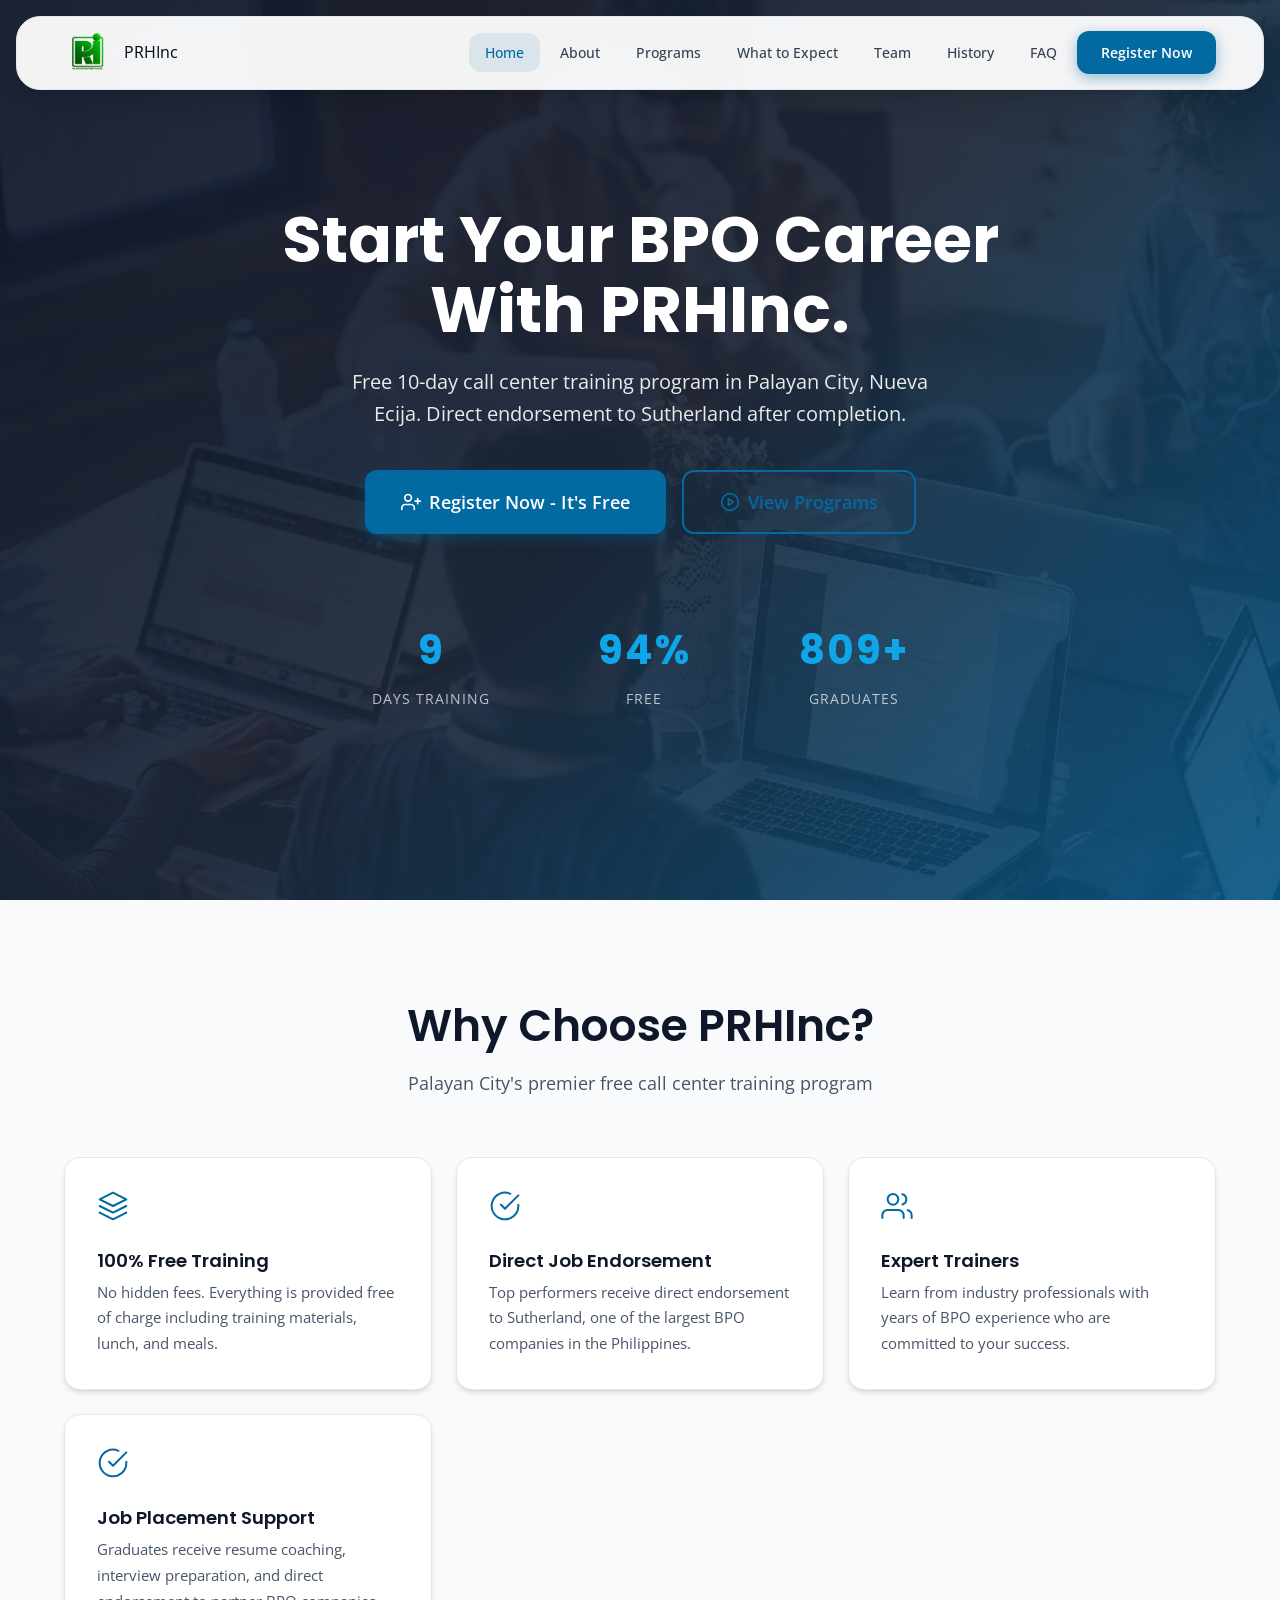
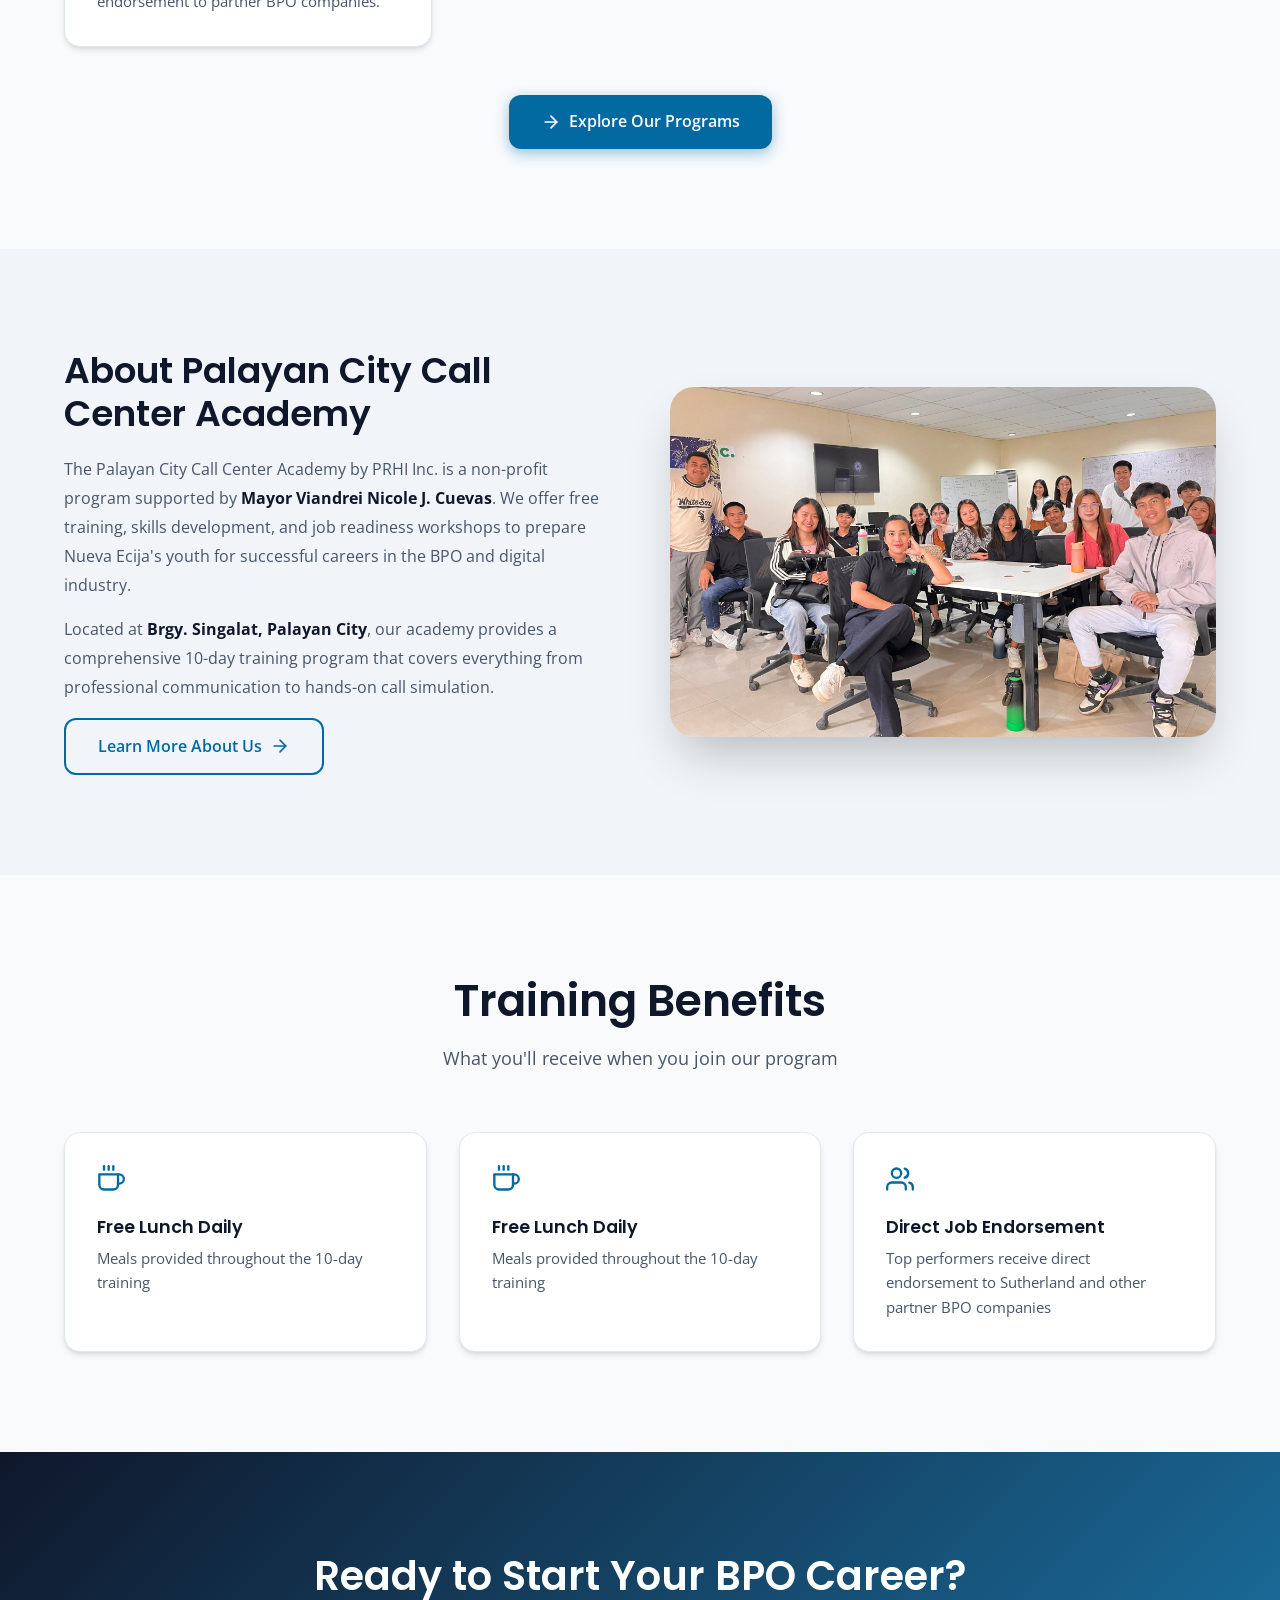
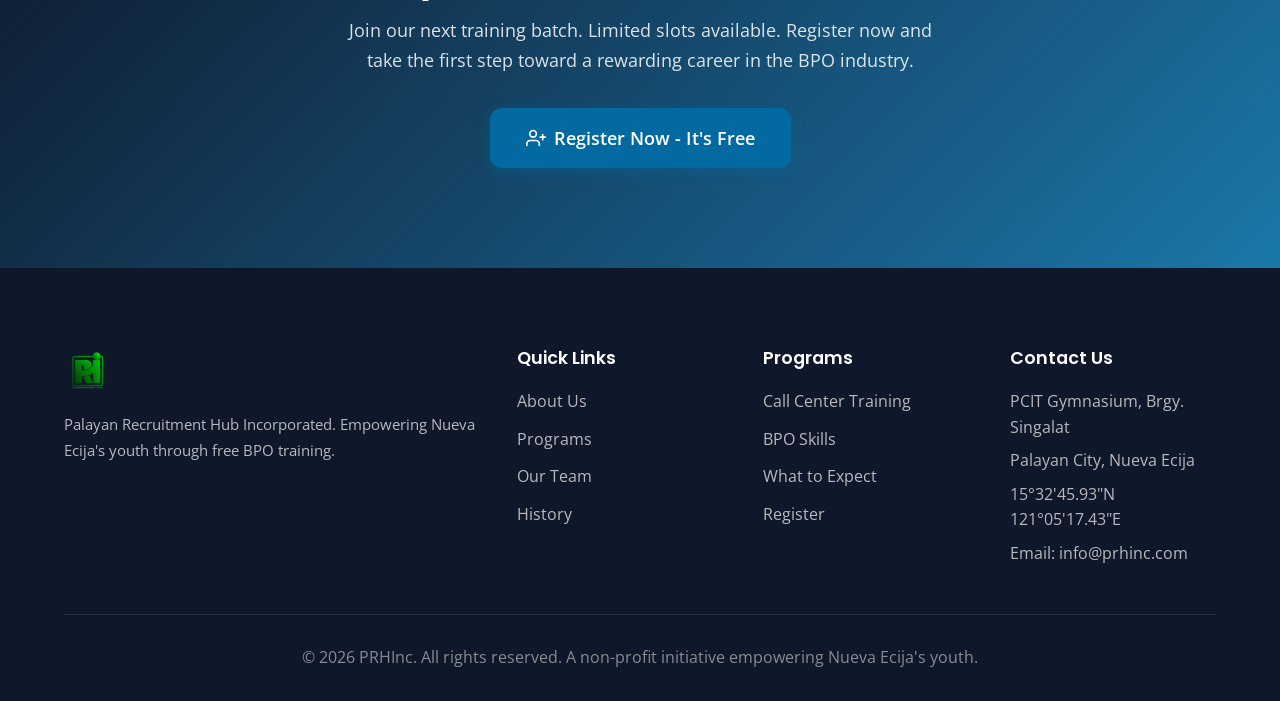
==== index.html @ e36acb9b "Remove all free accommodation references" ====
<!DOCTYPE html>
<html lang="en">
<head>
    <meta charset="UTF-8">
    <meta name="viewport" content="width=device-width, initial-scale=1.0">
    <title>PRHInc - Free Call Center Training | Palayan City</title>
    <link rel="icon" type="image/png" href="images/prhinclogo.png">
    <meta name="description" content="PRHInc offers free 10-day call center training in Palayan City, Nueva Ecija. Start your BPO career with industry experts. Direct endorsement to Sutherland.">
    <meta name="keywords" content="call center training, BPO training, free training, Palayan City, Sutherland, PRHInc, Nueva Ecija">
    <meta property="og:title" content="PRHInc - Free Call Center Training">
    <meta property="og:description" content="Start your BPO career with our free 10-day call center training program.">
    <meta property="og:image" content="images/prhinclogo.png">
    <link rel="stylesheet" href="css/styles.css">
</head>
<body>
    <!-- Navigation -->
    <nav class="navbar">
        <div class="nav-container">
            <a href="index.html" class="nav-logo">
                <img src="images/prhinclogo.png" alt="PRHInc Logo" class="logo-img">
                <span>PRHInc</span>
            </a>
            <button class="nav-toggle" aria-label="Toggle navigation">
                <span></span><span></span><span></span>
            </button>
            <ul class="nav-menu">
                <li><a href="index.html" class="nav-link active">Home</a></li>
                <li><a href="about.html" class="nav-link">About</a></li>
                <li><a href="programs.html" class="nav-link">Programs</a></li>
                <li><a href="expect.html" class="nav-link">What to Expect</a></li>
                <li><a href="team.html" class="nav-link">Team</a></li>
                <li><a href="history.html" class="nav-link">History</a></li>
                <li><a href="faq.html" class="nav-link">FAQ</a></li>
                <li><a href="register.html" class="nav-link nav-cta">Register Now</a></li>
            </ul>
        </div>
    </nav>

    <!-- Hero Section -->
    <section class="hero">
        <div class="hero-overlay"></div>
        <div class="hero-content">
            <h1>Start Your BPO Career<br>With PRHInc.</h1>
            <p class="hero-subtitle">Free 10-day call center training program in Palayan City, Nueva Ecija. Direct endorsement to Sutherland after completion.</p>
            <div class="hero-actions">
                <a href="register.html" class="btn btn-accent btn-lg">
                    <svg xmlns="http://www.w3.org/2000/svg" width="20" height="20" viewBox="0 0 24 24" fill="none" stroke="currentColor" stroke-width="2" stroke-linecap="round" stroke-linejoin="round">
                        <path d="M16 21v-2a4 4 0 0 0-4-4H5a4 4 0 0 0-4 4v2"></path>
                        <circle cx="8.5" cy="7" r="4"></circle>
                        <line x1="20" y1="8" x2="20" y2="14"></line>
                        <line x1="23" y1="11" x2="17" y2="11"></line>
                    </svg>
                    Register Now - It's Free
                </a>
                <a href="programs.html" class="btn btn-outline btn-lg">
                    <svg xmlns="http://www.w3.org/2000/svg" width="20" height="20" viewBox="0 0 24 24" fill="none" stroke="currentColor" stroke-width="2" stroke-linecap="round" stroke-linejoin="round">
                        <circle cx="12" cy="12" r="10"></circle>
                        <polygon points="10 8 16 12 10 16 10 8"></polygon>
                    </svg>
                    View Programs
                </a>
            </div>
            <div class="hero-stats">
                <div class="stat-item">
                    <span class="stat-number counter" data-target="10" data-suffix="">0</span>
                    <span class="stat-label">Days Training</span>
                </div>
                <div class="stat-item">
                    <span class="stat-number counter" data-target="100" data-suffix="%">0%</span>
                    <span class="stat-label">Free</span>
                </div>
                <div class="stat-item">
                    <span class="stat-number counter" data-target="900" data-suffix="+">0+</span>
                    <span class="stat-label">Graduates</span>
                </div>
            </div>
        </div>
    </section>

    <!-- Quick Overview -->
    <section class="section">
        <div class="container">
            <div class="section-header">
                <h2 class="section-title">Why Choose PRHInc?</h2>
                <p class="section-subtitle">Palayan City's premier free call center training program</p>
            </div>
            <div class="features-grid">
                <div class="feature-card">
                    <div class="feature-icon-inline">
                        <svg xmlns="http://www.w3.org/2000/svg" width="32" height="32" viewBox="0 0 24 24" fill="none" stroke="currentColor" stroke-width="1.5" stroke-linecap="round" stroke-linejoin="round">
                            <path d="M12 2L2 7l10 5 10-5-10-5z"></path>
                            <path d="M2 17l10 5 10-5"></path>
                            <path d="M2 12l10 5 10-5"></path>
                        </svg>
                    </div>
                    <h3>100% Free Training</h3>
                    <p>No hidden fees. Everything is provided free of charge including training materials, lunch, and meals.</p>
                </div>
                <div class="feature-card">
                    <div class="feature-icon-inline">
                        <svg xmlns="http://www.w3.org/2000/svg" width="32" height="32" viewBox="0 0 24 24" fill="none" stroke="currentColor" stroke-width="1.5" stroke-linecap="round" stroke-linejoin="round">
                            <path d="M22 11.08V12a10 10 0 1 1-5.93-9.14"></path>
                            <polyline points="22 4 12 14.01 9 11.01"></polyline>
                        </svg>
                    </div>
                    <h3>Direct Job Endorsement</h3>
                    <p>Top performers receive direct endorsement to Sutherland, one of the largest BPO companies in the Philippines.</p>
                </div>
                <div class="feature-card">
                    <div class="feature-icon-inline">
                        <svg xmlns="http://www.w3.org/2000/svg" width="32" height="32" viewBox="0 0 24 24" fill="none" stroke="currentColor" stroke-width="1.5" stroke-linecap="round" stroke-linejoin="round">
                            <path d="M17 21v-2a4 4 0 0 0-4-4H5a4 4 0 0 0-4 4v2"></path>
                            <circle cx="9" cy="7" r="4"></circle>
                            <path d="M23 21v-2a4 4 0 0 0-3-3.87"></path>
                            <path d="M16 3.13a4 4 0 0 1 0 7.75"></path>
                        </svg>
                    </div>
                    <h3>Expert Trainers</h3>
                    <p>Learn from industry professionals with years of BPO experience who are committed to your success.</p>
                </div>
                <div class="feature-card">
                    <div class="feature-icon-inline">
                        <svg xmlns="http://www.w3.org/2000/svg" width="32" height="32" viewBox="0 0 24 24" fill="none" stroke="currentColor" stroke-width="1.5" stroke-linecap="round" stroke-linejoin="round">
                            <path d="M22 11.08V12a10 10 0 1 1-5.93-9.14"></path>
                            <polyline points="22 4 12 14.01 9 11.01"></polyline>
                        </svg>
                    </div>
                    <h3>Job Placement Support</h3>
                    <p>Graduates receive resume coaching, interview preparation, and direct endorsement to partner BPO companies.</p>
                </div>
            </div>
            <div class="section-cta">
                <a href="programs.html" class="btn btn-accent">
                    <svg xmlns="http://www.w3.org/2000/svg" width="20" height="20" viewBox="0 0 24 24" fill="none" stroke="currentColor" stroke-width="2" stroke-linecap="round" stroke-linejoin="round">
                        <line x1="5" y1="12" x2="19" y2="12"></line>
                        <polyline points="12 5 19 12 12 19"></polyline>
                    </svg>
                    Explore Our Programs
                </a>
            </div>
        </div>
    </section>

    <!-- About Preview -->
    <section class="section section-alt">
        <div class="container">
            <div class="about-preview">
                <div class="about-preview-text">
                    <h2>About Palayan City Call Center Academy</h2>
                    <p>The Palayan City Call Center Academy by PRHI Inc. is a non-profit program supported by <strong>Mayor Viandrei Nicole J. Cuevas</strong>. We offer free training, skills development, and job readiness workshops to prepare Nueva Ecija's youth for successful careers in the BPO and digital industry.</p>
                    <p>Located at <strong>Brgy. Singalat, Palayan City</strong>, our academy provides a comprehensive 10-day training program that covers everything from professional communication to hands-on call simulation.</p>
                    <a href="about.html" class="btn btn-outline">
                        Learn More About Us
                        <svg xmlns="http://www.w3.org/2000/svg" width="16" height="16" viewBox="0 0 24 24" fill="none" stroke="currentColor" stroke-width="2" stroke-linecap="round" stroke-linejoin="round">
                            <line x1="5" y1="12" x2="19" y2="12"></line>
                            <polyline points="12 5 19 12 12 19"></polyline>
                        </svg>
                    </a>
                </div>
                <div class="about-preview-image">
                    <img src="images/resources/tr3.jpg" alt="PRHInc Training Session" loading="lazy">
                </div>
            </div>
        </div>
    </section>

    <!-- Training Benefits -->
    <section class="section">
        <div class="container">
            <div class="section-header">
                <h2 class="section-title">Training Benefits</h2>
                <p class="section-subtitle">What you'll receive when you join our program</p>
            </div>
            <div class="benefits-grid">
                <div class="benefit-item">
                    <div class="benefit-icon">
                        <svg xmlns="http://www.w3.org/2000/svg" width="24" height="24" viewBox="0 0 24 24" fill="none" stroke="currentColor" stroke-width="2" stroke-linecap="round" stroke-linejoin="round">
                            <path d="M18 8h1a4 4 0 0 1 0 8h-1"></path>
                            <path d="M2 8h16v9a4 4 0 0 1-4 4H6a4 4 0 0 1-4-4V8z"></path>
                            <line x1="6" y1="1" x2="6" y2="4"></line>
                            <line x1="10" y1="1" x2="10" y2="4"></line>
                            <line x1="14" y1="1" x2="14" y2="4"></line>
                        </svg>
                    </div>
                    <h4>Free Lunch Daily</h4>
                    <p>Meals provided throughout the 10-day training</p>
                </div>
                <div class="benefit-item">
                    <div class="benefit-icon">
                        <svg xmlns="http://www.w3.org/2000/svg" width="24" height="24" viewBox="0 0 24 24" fill="none" stroke="currentColor" stroke-width="2" stroke-linecap="round" stroke-linejoin="round">
                            <path d="M18 8h1a4 4 0 0 1 0 8h-1"></path>
                            <path d="M2 8h16v9a4 4 0 0 1-4 4H6a4 4 0 0 1-4-4V8z"></path>
                            <line x1="6" y1="1" x2="6" y2="4"></line>
                            <line x1="10" y1="1" x2="10" y2="4"></line>
                            <line x1="14" y1="1" x2="14" y2="4"></line>
                        </svg>
                    </div>
                    <h4>Free Lunch Daily</h4>
                    <p>Meals provided throughout the 10-day training</p>
                </div>
                <div class="benefit-item">
                    <div class="benefit-icon">
                        <svg xmlns="http://www.w3.org/2000/svg" width="24" height="24" viewBox="0 0 24 24" fill="none" stroke="currentColor" stroke-width="2" stroke-linecap="round" stroke-linejoin="round">
                            <path d="M17 21v-2a4 4 0 0 0-4-4H5a4 4 0 0 0-4 4v2"></path>
                            <circle cx="9" cy="7" r="4"></circle>
                            <path d="M23 21v-2a4 4 0 0 0-3-3.87"></path>
                            <path d="M16 3.13a4 4 0 0 1 0 7.75"></path>
                        </svg>
                    </div>
                    <h4>Direct Job Endorsement</h4>
                    <p>Top performers receive direct endorsement to Sutherland and other partner BPO companies</p>
                </div>
            </div>
        </div>
    </section>

    <!-- CTA Section -->
    <section class="section cta-section">
        <div class="container">
            <div class="cta-content">
                <h2>Ready to Start Your BPO Career?</h2>
                <p>Join our next training batch. Limited slots available. Register now and take the first step toward a rewarding career in the BPO industry.</p>
                <a href="register.html" class="btn btn-accent btn-lg">
                    <svg xmlns="http://www.w3.org/2000/svg" width="20" height="20" viewBox="0 0 24 24" fill="none" stroke="currentColor" stroke-width="2" stroke-linecap="round" stroke-linejoin="round">
                        <path d="M16 21v-2a4 4 0 0 0-4-4H5a4 4 0 0 0-4 4v2"></path>
                        <circle cx="8.5" cy="7" r="4"></circle>
                        <line x1="20" y1="8" x2="20" y2="14"></line>
                        <line x1="23" y1="11" x2="17" y2="11"></line>
                    </svg>
                    Register Now - It's Free
                </a>
            </div>
        </div>
    </section>

    <!-- Footer -->
    <footer class="footer">
        <div class="container">
            <div class="footer-grid">
                <div class="footer-brand">
                    <img src="images/prhinclogo.png" alt="PRHInc Logo" class="footer-logo">
                    <p>Palayan Recruitment Hub Incorporated. Empowering Nueva Ecija's youth through free BPO training.</p>
                </div>
                <div class="footer-links">
                    <h4>Quick Links</h4>
                    <ul>
                        <li><a href="about.html">About Us</a></li>
                        <li><a href="programs.html">Programs</a></li>
                        <li><a href="team.html">Our Team</a></li>
                        <li><a href="history.html">History</a></li>
                    </ul>
                </div>
                <div class="footer-links">
                    <h4>Programs</h4>
                    <ul>
                        <li><a href="programs.html">Call Center Training</a></li>
                        <li><a href="programs.html">BPO Skills</a></li>
                        <li><a href="expect.html">What to Expect</a></li>
                        <li><a href="register.html">Register</a></li>
                    </ul>
                </div>
                <div class="footer-contact">
                    <h4>Contact Us</h4>
                    <p>PCIT Gymnasium, Brgy. Singalat</p>
                    <p>Palayan City, Nueva Ecija</p>
                    <p>15°32'45.93"N 121°05'17.43"E</p>
                    <p>Email: info@prhinc.com</p>
                </div>
            </div>
            <div class="footer-bottom">
                <p>&copy; 2026 PRHInc. All rights reserved. A non-profit initiative empowering Nueva Ecija's youth.</p>
            </div>
        </div>
    </footer>

    <script src="js/ui-components.js"></script>
    <script src="js/main.js"></script>
</body>
</html>
---- css/styles.css ----
/* PRHInc Premium Design System */
@import url('https://fonts.googleapis.com/css2?family=Open+Sans:wght@300;400;500;600;700&family=Poppins:wght@400;500;600;700&display=swap');

:root {
    --primary: #0F172A;
    --primary-light: #1E293B;
    --secondary: #334155;
    --accent: #0369A1;
    --accent-light: #0EA5E9;
    --accent-dark: #0284C7;
    --success: #10B981;
    --warning: #F59E0B;
    --danger: #EF4444;
    --bg: #F8FAFC;
    --bg-alt: #F1F5F9;
    --white: #FFFFFF;
    --text: #020617;
    --text-muted: #475569;
    --text-light: #64748B;
    --border: #E2E8F0;
    --shadow-sm: 0 1px 2px 0 rgb(0 0 0 / 0.05);
    --shadow: 0 4px 6px -1px rgb(0 0 0 / 0.1), 0 2px 4px -2px rgb(0 0 0 / 0.1);
    --shadow-md: 0 10px 15px -3px rgb(0 0 0 / 0.1), 0 4px 6px -4px rgb(0 0 0 / 0.1);
    --shadow-lg: 0 20px 25px -5px rgb(0 0 0 / 0.1), 0 8px 10px -6px rgb(0 0 0 / 0.1);
    --shadow-xl: 0 25px 50px -12px rgb(0 0 0 / 0.25);
    --radius-sm: 8px;
    --radius: 12px;
    --radius-lg: 16px;
    --radius-xl: 24px;
    --transition: all 0.2s ease;
    --font-heading: 'Poppins', sans-serif;
    --font-body: 'Open Sans', sans-serif;
}

* {
    margin: 0;
    padding: 0;
    box-sizing: border-box;
}

html {
    scroll-behavior: smooth;
    font-size: 16px;
}

body {
    font-family: var(--font-body);
    color: var(--text);
    background-color: var(--bg);
    line-height: 1.6;
    -webkit-font-smoothing: antialiased;
    -moz-osx-font-smoothing: grayscale;
}

h1, h2, h3, h4, h5, h6 {
    font-family: var(--font-heading);
    font-weight: 600;
    line-height: 1.2;
    color: var(--primary);
}

a {
    text-decoration: none;
    color: inherit;
    transition: var(--transition);
}

img {
    max-width: 100%;
    height: auto;
    display: block;
}

.container {
    max-width: 1200px;
    margin: 0 auto;
    padding: 0 24px;
}

/* Navigation */
.navbar {
    position: fixed;
    top: 16px;
    left: 16px;
    right: 16px;
    background: rgba(255, 255, 255, 0.95);
    backdrop-filter: blur(20px);
    border-radius: var(--radius-xl);
    box-shadow: var(--shadow-lg);
    z-index: 1000;
    padding: 12px 0;
    border: 1px solid var(--border);
}

.nav-container {
    max-width: 1200px;
    margin: 0 auto;
    padding: 0 24px;
    display: flex;
    justify-content: space-between;
    align-items: center;
}

.nav-logo {
    display: flex;
    align-items: center;
    gap: 12px;
}

.logo-img {
    height: 48px;
    width: auto;
    transition: var(--transition);
}

.nav-logo:hover .logo-img {
    transform: scale(1.05);
}

.nav-menu {
    display: flex;
    list-style: none;
    gap: 4px;
}

.nav-link {
    padding: 10px 16px;
    font-weight: 500;
    color: var(--secondary);
    border-radius: var(--radius);
    transition: var(--transition);
    font-size: 0.9rem;
    white-space: nowrap;
}

.nav-link:hover {
    color: var(--accent);
    background: var(--bg-alt);
}

.nav-link.active {
    color: var(--accent);
    background: rgba(3, 105, 161, 0.1);
}

.nav-cta {
    background: var(--accent) !important;
    color: var(--white) !important;
    padding: 12px 24px !important;
    border-radius: var(--radius) !important;
    font-weight: 600 !important;
    box-shadow: 0 4px 14px 0 rgba(3, 105, 161, 0.4);
}

.nav-cta:hover {
    background: var(--accent-dark) !important;
    transform: translateY(-2px);
    box-shadow: 0 6px 20px 0 rgba(3, 105, 161, 0.5);
}

.nav-toggle {
    display: none;
    background: none;
    border: none;
    cursor: pointer;
    padding: 8px;
}

.hamburger {
    display: block;
    width: 24px;
    height: 2px;
    background: var(--primary);
    position: relative;
    transition: var(--transition);
}

.hamburger::before,
.hamburger::after {
    content: '';
    position: absolute;
    width: 24px;
    height: 2px;
    background: var(--primary);
    transition: var(--transition);
}

.hamburger::before {
    top: -8px;
}

.hamburger::after {
    top: 8px;
}

/* Page Header (for inner pages) */
.page-header {
    padding: 140px 24px 60px;
    background: var(--primary);
    text-align: center;
    position: relative;
    overflow: hidden;
}

.page-header::before {
    content: '';
    position: absolute;
    top: 0;
    left: 0;
    right: 0;
    bottom: 0;
    background: linear-gradient(135deg, rgba(15, 23, 42, 0.95) 0%, rgba(3, 105, 161, 0.85) 100%);
}

.page-header .container {
    position: relative;
    z-index: 1;
}

.page-header h1 {
    font-size: clamp(2rem, 5vw, 3rem);
    color: var(--white);
    margin-bottom: 16px;
}

.page-header p {
    color: rgba(255, 255, 255, 0.8);
    font-size: 1.15rem;
    max-width: 600px;
    margin: 0 auto;
}

/* Hero Section */
.hero {
    min-height: 100vh;
    min-height: 100dvh;
    display: flex;
    align-items: center;
    justify-content: center;
    position: relative;
    overflow: hidden;
    padding: 120px 24px 80px;
    background: var(--primary);
}

.hero::before {
    content: '';
    position: absolute;
    top: 0;
    left: 0;
    right: 0;
    bottom: 0;
    background: url('../images/hero-bg.jpg') center/cover no-repeat;
    opacity: 0.4;
}

.hero-overlay {
    position: absolute;
    top: 0;
    left: 0;
    right: 0;
    bottom: 0;
    background: linear-gradient(135deg, rgba(15, 23, 42, 0.85) 0%, rgba(30, 41, 59, 0.75) 50%, rgba(3, 105, 161, 0.7) 100%);
}

.hero-content {
    position: relative;
    z-index: 1;
    text-align: center;
    max-width: 800px;
}

.hero-badge {
    display: inline-flex;
    align-items: center;
    gap: 8px;
    background: rgba(255, 255, 255, 0.15);
    backdrop-filter: blur(10px);
    padding: 8px 20px;
    border-radius: 50px;
    color: var(--white);
    font-size: 0.9rem;
    font-weight: 500;
    margin-bottom: 24px;
    border: 1px solid rgba(255, 255, 255, 0.2);
}

.hero-badge svg {
    width: 18px;
    height: 18px;
}

.hero h1 {
    font-size: clamp(2.5rem, 6vw, 4rem);
    color: var(--white);
    margin-bottom: 20px;
    font-weight: 700;
    line-height: 1.1;
}

.hero p {
    font-size: clamp(1.1rem, 2vw, 1.25rem);
    color: rgba(255, 255, 255, 0.9);
    margin-bottom: 40px;
    max-width: 600px;
    margin-left: auto;
    margin-right: auto;
}

.hero-buttons {
    display: flex;
    gap: 16px;
    justify-content: center;
    flex-wrap: wrap;
}

.btn {
    display: inline-flex;
    align-items: center;
    justify-content: center;
    gap: 8px;
    padding: 14px 32px;
    font-size: 1rem;
    font-weight: 600;
    border-radius: var(--radius);
    cursor: pointer;
    transition: var(--transition);
    border: none;
    font-family: var(--font-body);
}

.btn svg {
    width: 20px;
    height: 20px;
    flex-shrink: 0;
}

.btn-primary {
    background: var(--white);
    color: var(--primary);
    box-shadow: 0 4px 14px 0 rgba(0, 0, 0, 0.2);
}

.btn-primary:hover {
    transform: translateY(-3px);
    box-shadow: 0 8px 25px 0 rgba(0, 0, 0, 0.3);
}

.btn-secondary {
    background: transparent;
    color: var(--white);
    border: 2px solid rgba(255, 255, 255, 0.4);
}

.btn-secondary:hover {
    background: rgba(255, 255, 255, 0.1);
    border-color: var(--white);
}

.btn-accent {
    background: var(--accent);
    color: var(--white);
    box-shadow: 0 4px 14px 0 rgba(3, 105, 161, 0.4);
}

.btn-accent:hover {
    background: var(--accent-dark);
    transform: translateY(-2px);
    box-shadow: 0 6px 20px 0 rgba(3, 105, 161, 0.5);
}

.btn-outline {
    background: transparent;
    color: var(--accent);
    border: 2px solid var(--accent);
}

.btn-outline:hover {
    background: var(--accent);
    color: var(--white);
}

.btn-lg {
    padding: 16px 36px;
    font-size: 1.1rem;
}

/* Sections */
.section {
    padding: 100px 0;
}

.section-alt {
    background: var(--bg-alt);
}

.section-title {
    font-size: clamp(2rem, 4vw, 2.75rem);
    text-align: center;
    margin-bottom: 16px;
    color: var(--primary);
}

.section-subtitle {
    text-align: center;
    color: var(--text-muted);
    font-size: 1.1rem;
    max-width: 600px;
    margin: 0 auto 60px;
}

/* Overview Cards (Home) */
.overview-grid {
    display: grid;
    grid-template-columns: repeat(auto-fit, minmax(280px, 1fr));
    gap: 24px;
}

.overview-card {
    background: var(--white);
    padding: 32px;
    border-radius: var(--radius-lg);
    box-shadow: var(--shadow);
    border: 1px solid var(--border);
    transition: var(--transition);
    text-align: center;
}

.overview-card:hover {
    transform: translateY(-5px);
    box-shadow: var(--shadow-xl);
    border-color: var(--accent);
}

.overview-card svg {
    width: 48px;
    height: 48px;
    color: var(--accent);
    margin-bottom: 16px;
}

.overview-card h3 {
    font-size: 1.15rem;
    margin-bottom: 8px;
    color: var(--primary);
}

.overview-card p {
    color: var(--text-muted);
    font-size: 0.95rem;
    line-height: 1.6;
}

/* Quick Links Grid */
.quick-links-grid {
    display: grid;
    grid-template-columns: repeat(auto-fit, minmax(220px, 1fr));
    gap: 20px;
}

.quick-link {
    display: flex;
    align-items: center;
    gap: 16px;
    background: var(--white);
    padding: 24px;
    border-radius: var(--radius-lg);
    box-shadow: var(--shadow);
    border: 1px solid var(--border);
    transition: var(--transition);
}

.quick-link:hover {
    transform: translateY(-3px);
    box-shadow: var(--shadow-md);
    border-color: var(--accent);
}

.quick-link svg {
    width: 32px;
    height: 32px;
    color: var(--accent);
    flex-shrink: 0;
}

.quick-link span {
    font-weight: 600;
    color: var(--primary);
    font-size: 0.95rem;
}

/* Stats Row */
.stats-row {
    display: grid;
    grid-template-columns: repeat(4, 1fr);
    gap: 24px;
    margin-top: 60px;
}

.stat-item {
    text-align: center;
    padding: 24px;
}

.stat-number {
    font-family: var(--font-heading);
    font-size: 2.5rem;
    font-weight: 700;
    color: var(--accent);
    margin-bottom: 8px;
}

.stat-number.counter {
    display: inline-block;
    min-width: 80px;
    letter-spacing: 2px;
    font-variant-numeric: tabular-nums;
    transition: transform 0.1s ease;
    will-change: transform;
}

.stat-label {
    color: var(--text-muted);
    font-size: 0.95rem;
}

/* About Page */
.about-grid {
    display: grid;
    grid-template-columns: 1fr 1fr;
    gap: 60px;
    align-items: center;
}

.about-content h2 {
    font-size: 2.25rem;
    margin-bottom: 20px;
    color: var(--primary);
}

.about-content p {
    color: var(--text-muted);
    margin-bottom: 20px;
    line-height: 1.8;
}

.about-content strong {
    color: var(--primary);
}

.about-image {
    border-radius: var(--radius-xl);
    overflow: hidden;
    box-shadow: var(--shadow-xl);
}

.about-image img {
    width: 100%;
    height: 400px;
    object-fit: cover;
}

.info-card {
    background: var(--white);
    padding: 32px;
    border-radius: var(--radius-lg);
    box-shadow: var(--shadow);
    border: 1px solid var(--border);
    margin-bottom: 24px;
    transition: var(--transition);
}

.info-card:hover {
    box-shadow: var(--shadow-md);
    border-color: var(--accent);
}

.info-card-header {
    display: flex;
    align-items: center;
    gap: 16px;
    margin-bottom: 16px;
}

.info-card-header svg {
    width: 32px;
    height: 32px;
    color: var(--accent);
    flex-shrink: 0;
}

.info-card-header h3 {
    font-size: 1.2rem;
    color: var(--primary);
}

.info-card p {
    color: var(--text-muted);
    line-height: 1.8;
}

.info-card ul {
    list-style: none;
    margin-top: 12px;
}

.info-card ul li {
    display: flex;
    align-items: flex-start;
    gap: 10px;
    padding: 6px 0;
    color: var(--text-muted);
}

.info-card ul li svg {
    width: 18px;
    height: 18px;
    color: var(--success);
    flex-shrink: 0;
    margin-top: 3px;
}

/* Features Grid */
.features-grid {
    display: grid;
    grid-template-columns: repeat(auto-fit, minmax(320px, 1fr));
    gap: 24px;
}

.feature-card {
    background: var(--white);
    padding: 32px;
    border-radius: var(--radius-lg);
    box-shadow: var(--shadow);
    border: 1px solid var(--border);
    transition: var(--transition);
    cursor: pointer;
}

.feature-card:hover {
    transform: translateY(-5px);
    box-shadow: var(--shadow-xl);
    border-color: var(--accent);
}

/* Icon WITHOUT box - just the raw SVG */
.feature-icon {
    margin-bottom: 20px;
}

.feature-icon svg {
    width: 40px;
    height: 40px;
    color: var(--accent);
}

/* Expect Section */
.expect-section {
    display: grid;
    grid-template-columns: 1fr 1fr;
    gap: 60px;
    align-items: center;
}

.expect-text h2 {
    font-size: 2.5rem;
    margin-bottom: 24px;
}

.expect-text p {
    color: var(--text-muted);
    margin-bottom: 32px;
    line-height: 1.8;
}

.expect-list {
    list-style: none;
}

.expect-list li {
    display: flex;
    align-items: flex-start;
    gap: 16px;
    padding: 16px 0;
    border-bottom: 1px solid var(--border);
}

.expect-list li:last-child {
    border-bottom: none;
}

.expect-list svg {
    width: 24px;
    height: 24px;
    color: var(--success);
    flex-shrink: 0;
    margin-top: 2px;
}

.expect-list strong {
    color: var(--primary);
}

/* Benefits Grid */
.benefits-grid {
    display: grid;
    grid-template-columns: repeat(auto-fit, minmax(240px, 1fr));
    gap: 24px;
    margin-top: 48px;
}

/* Carousel */
.expect-carousel {
    position: relative;
    width: 100%;
    height: 420px;
    overflow: hidden;
    border-radius: var(--radius-xl);
    box-shadow: var(--shadow-xl);
    mask-image: linear-gradient(to right, transparent 0%, black 15%, black 85%, transparent 100%);
    -webkit-mask-image: linear-gradient(to right, transparent 0%, black 15%, black 85%, transparent 100%);
}

/* Pause old carousel on hover too */
.expect-carousel:hover .carousel-track {
    animation-play-state: paused;
}

.carousel-track {
    display: flex;
    gap: 16px;
    animation: scrollCarousel 30s linear infinite;
    width: max-content;
}

.carousel-track img {
    width: 300px;
    height: 420px;
    object-fit: cover;
    border-radius: var(--radius-lg);
    flex-shrink: 0;
    transition: transform 0.3s ease, filter 0.3s ease;
}

.carousel-track img:hover {
    transform: scale(1.03);
    filter: brightness(1.1);
}

@keyframes scrollCarousel {
    0% {
        transform: translateX(0);
    }
    100% {
        transform: translateX(-50%);
    }
}

/* Pause carousel on hover */
.expect-carousel:hover .carousel-track,
.carousel-wrapper:hover .carousel-track {
    animation-play-state: paused;
}

/* Team Section */
.team-grid {
    display: grid;
    grid-template-columns: repeat(auto-fit, minmax(260px, 1fr));
    gap: 32px;
}

.team-card {
    background: var(--white);
    border-radius: var(--radius-lg);
    padding: 32px;
    text-align: center;
    box-shadow: var(--shadow);
    border: 1px solid var(--border);
    transition: var(--transition);
}

.team-card:hover {
    transform: translateY(-5px);
    box-shadow: var(--shadow-xl);
    transition: transform 0.3s ease, box-shadow 0.3s ease;
}

.team-card h3 {
    font-size: 1.25rem;
    margin-bottom: 8px;
    color: var(--primary);
}

.team-card p {
    color: var(--accent);
    font-weight: 500;
    font-size: 0.95rem;
}

/* FAQ Section */
.faq-container {
    max-width: 800px;
    margin: 0 auto;
}

.faq-item {
    background: var(--white);
    border-radius: var(--radius);
    margin-bottom: 16px;
    box-shadow: var(--shadow-sm);
    border: 1px solid var(--border);
    overflow: hidden;
    transition: var(--transition);
}

.faq-item:hover {
    box-shadow: var(--shadow);
}

.faq-item.active {
    border-color: var(--accent);
}

.faq-question {
    width: 100%;
    padding: 20px 24px;
    background: none;
    border: none;
    text-align: left;
    font-size: 1.05rem;
    font-weight: 600;
    color: var(--primary);
    cursor: pointer;
    display: flex;
    justify-content: space-between;
    align-items: center;
    font-family: var(--font-heading);
    transition: var(--transition);
}

.faq-question:hover {
    color: var(--accent);
}

.faq-icon {
    width: 24px;
    height: 24px;
    transition: transform 0.3s ease;
}

.faq-item.active .faq-icon {
    transform: rotate(180deg);
}

.faq-answer {
    max-height: 0;
    overflow: hidden;
    transition: max-height 0.3s ease, padding 0.3s ease;
}

.faq-item.active .faq-answer {
    max-height: 500px;
}

.faq-answer-content {
    padding: 0 24px 20px;
    color: var(--text-muted);
    line-height: 1.7;
}

.faq-answer-content ul {
    margin-top: 8px;
    padding-left: 20px;
}

.faq-answer-content ul li {
    margin-bottom: 4px;
}

/* History Section */
.history-section {
    display: grid;
    grid-template-columns: 1fr 1fr;
    gap: 60px;
    align-items: center;
}

.history-text h2 {
    font-size: 2.5rem;
    margin-bottom: 24px;
}

.history-text p {
    color: var(--text-muted);
    margin-bottom: 24px;
    line-height: 1.8;
}

.history-quote {
    background: var(--bg-alt);
    padding: 24px;
    border-radius: var(--radius);
    border-left: 4px solid var(--accent);
    margin: 32px 0;
    font-style: italic;
    color: var(--text-muted);
}

.history-image {
    border-radius: var(--radius-xl);
    overflow: hidden;
    box-shadow: var(--shadow-xl);
}

.history-image img {
    width: 100%;
    height: 400px;
    object-fit: cover;
}

/* Timeline */
.timeline {
    position: relative;
    max-width: 800px;
    margin: 0 auto;
    padding-left: 40px;
}

.timeline::before {
    content: '';
    position: absolute;
    left: 15px;
    top: 0;
    bottom: 0;
    width: 3px;
    background: var(--accent);
    border-radius: 2px;
}

.timeline-item {
    position: relative;
    margin-bottom: 40px;
    padding-left: 40px;
}

.timeline-item::before {
    content: '';
    position: absolute;
    left: -32px;
    top: 6px;
    width: 14px;
    height: 14px;
    background: var(--accent);
    border-radius: 50%;
    border: 3px solid var(--white);
    box-shadow: 0 0 0 3px var(--accent);
}

.timeline-year {
    font-family: var(--font-heading);
    font-size: 1.1rem;
    font-weight: 700;
    color: var(--accent);
    margin-bottom: 8px;
}

.timeline-item h3 {
    font-size: 1.15rem;
    margin-bottom: 8px;
    color: var(--primary);
}

.timeline-item p {
    color: var(--text-muted);
    line-height: 1.7;
}

/* Inspired Section */
.inspired-grid {
    display: grid;
    grid-template-columns: repeat(auto-fit, minmax(350px, 1fr));
    gap: 32px;
}

.success-card {
    background: var(--white);
    border-radius: var(--radius-lg);
    overflow: hidden;
    box-shadow: var(--shadow);
    border: 1px solid var(--border);
    transition: var(--transition);
}

.success-card:hover {
    transform: translateY(-5px);
    box-shadow: var(--shadow-xl);
    transition: transform 0.3s ease, box-shadow 0.3s ease;
}

.success-image {
    height: 200px;
    overflow: hidden;
}

.success-image img {
    width: 100%;
    height: 100%;
    object-fit: cover;
    transition: transform 0.5s ease;
}

.success-card:hover .success-image img {
    transform: scale(1.05);
}

.success-content {
    padding: 24px;
}

.success-content h3 {
    font-size: 1.25rem;
    margin-bottom: 12px;
    color: var(--primary);
}

.success-content p {
    color: var(--text-muted);
    line-height: 1.7;
}

/* Register Section */
.register-section {
    display: grid;
    grid-template-columns: 1fr 1fr;
    gap: 60px;
    align-items: center;
}

.register-info h2 {
    font-size: 2.5rem;
    margin-bottom: 24px;
}

.register-info p {
    color: var(--text-muted);
    margin-bottom: 32px;
    line-height: 1.8;
}

.register-benefits {
    list-style: none;
}

.register-benefits li {
    display: flex;
    align-items: center;
    gap: 12px;
    padding: 12px 0;
    color: var(--text-muted);
}

.register-benefits svg {
    width: 20px;
    height: 20px;
    color: var(--success);
}

.register-form-container {
    background: var(--white);
    border-radius: var(--radius-xl);
    padding: 40px;
    box-shadow: var(--shadow-xl);
    border: 1px solid var(--border);
}

.register-form-container h3 {
    font-size: 1.5rem;
    margin-bottom: 24px;
    color: var(--primary);
}

.form-group {
    margin-bottom: 20px;
}

.form-group label {
    display: block;
    margin-bottom: 8px;
    font-weight: 500;
    color: var(--primary);
    font-size: 0.95rem;
}

.form-group input,
.form-group select,
.form-group textarea {
    width: 100%;
    padding: 14px 16px;
    border: 2px solid var(--border);
    border-radius: var(--radius);
    font-size: 1rem;
    font-family: var(--font-body);
    transition: var(--transition);
    background: var(--bg);
}

.form-group input:focus,
.form-group select:focus,
.form-group textarea:focus {
    outline: none;
    border-color: var(--accent);
    box-shadow: 0 0 0 4px rgba(3, 105, 161, 0.1);
}

.form-group textarea {
    resize: vertical;
    min-height: 120px;
}

/* Footer */
.footer {
    background: var(--primary);
    color: var(--white);
    padding: 80px 0 30px;
}

.footer-content {
    display: grid;
    grid-template-columns: 2fr 1fr 1fr 1fr;
    gap: 40px;
    margin-bottom: 60px;
}

.footer-brand h3 {
    font-size: 1.5rem;
    color: var(--white);
    margin-bottom: 16px;
}

.footer-links h4 {
    font-size: 1.1rem;
    color: var(--white);
    margin-bottom: 20px;
}

.footer-links ul {
    list-style: none;
}

.footer-links li {
    margin-bottom: 12px;
}

.footer-links a {
    color: rgba(255, 255, 255, 0.7);
    transition: var(--transition);
}

.footer-links a:hover {
    color: var(--white);
}

.footer-contact h4 {
    font-size: 1.1rem;
    color: var(--white);
    margin-bottom: 20px;
}

.footer-contact p {
    color: rgba(255, 255, 255, 0.7);
    margin-bottom: 8px;
}

.footer-bottom {
    border-top: 1px solid rgba(255, 255, 255, 0.1);
    padding-top: 30px;
    text-align: center;
    color: rgba(255, 255, 255, 0.5);
}

/* Animations */
.fade-in {
    opacity: 0;
    transform: translateY(30px);
    transition: opacity 0.6s ease, transform 0.6s ease;
}

.fade-in.visible {
    opacity: 1;
    transform: translateY(0);
}

.slide-in-left {
    opacity: 0;
    transform: translateX(-50px);
    transition: opacity 0.6s ease, transform 0.6s ease;
}

.slide-in-left.visible {
    opacity: 1;
    transform: translateX(0);
}

.slide-in-right {
    opacity: 0;
    transform: translateX(50px);
    transition: opacity 0.6s ease, transform 0.6s ease;
}

.slide-in-right.visible {
    opacity: 1;
    transform: translateX(0);
}

/* Feature Modal */
.modal-overlay {
    position: fixed;
    top: 0;
    left: 0;
    right: 0;
    bottom: 0;
    background: rgba(15, 23, 42, 0.85);
    backdrop-filter: blur(8px);
    display: flex;
    align-items: center;
    justify-content: center;
    z-index: 10000;
    padding: 20px;
}

.modal-content {
    background: var(--white);
    border-radius: 20px;
    padding: 40px;
    max-width: 500px;
    width: 100%;
    position: relative;
    box-shadow: 0 25px 80px rgba(0, 0, 0, 0.3);
    animation: modalSlideIn 0.3s ease;
}

@keyframes modalSlideIn {
    from {
        opacity: 0;
        transform: translateY(30px) scale(0.95);
    }
    to {
        opacity: 1;
        transform: translateY(0) scale(1);
    }
}

.modal-close {
    position: absolute;
    top: 15px;
    right: 20px;
    background: var(--bg);
    border: none;
    font-size: 28px;
    cursor: pointer;
    color: var(--secondary);
    width: 40px;
    height: 40px;
    border-radius: 50%;
    display: flex;
    align-items: center;
    justify-content: center;
    transition: var(--transition);
}

.modal-close:hover {
    background: #fee2e2;
    color: #dc2626;
}

/* Modal icon WITHOUT box */
.modal-icon {
    margin-bottom: 20px;
}

.modal-icon svg {
    width: 40px;
    height: 40px;
    color: var(--accent);
}

.modal-content h3 {
    font-family: var(--font-heading);
    font-size: 1.5rem;
    font-weight: 700;
    color: var(--primary);
    margin-bottom: 16px;
}

.modal-content p {
    color: var(--secondary);
    line-height: 1.7;
    font-size: 0.95rem;
}

/* BPO Stats Bar */
.bpo-stats-bar {
    display: grid;
    grid-template-columns: repeat(auto-fit, minmax(200px, 1fr));
    gap: 24px;
    margin: 40px 0;
}

.bpo-stat {
    text-align: center;
    padding: 24px 16px;
    background: var(--white);
    border-radius: var(--radius-lg);
    box-shadow: var(--shadow);
    border: 1px solid var(--border);
}

.bpo-stat svg {
    width: 32px;
    height: 32px;
    color: var(--accent);
    margin-bottom: 12px;
}

.bpo-stat h4 {
    font-size: 1.5rem;
    font-weight: 700;
    color: var(--accent);
    margin-bottom: 4px;
}

.bpo-stat p {
    color: var(--text-muted);
    font-size: 0.9rem;
}

/* Curriculum Table */
.curriculum-table {
    width: 100%;
    border-collapse: collapse;
    margin: 24px 0;
}

.curriculum-table th,
.curriculum-table td {
    padding: 14px 20px;
    text-align: left;
    border-bottom: 1px solid var(--border);
}

.curriculum-table th {
    background: var(--primary);
    color: var(--white);
    font-weight: 600;
    font-size: 0.95rem;
}

.curriculum-table th:first-child {
    border-radius: var(--radius) 0 0 0;
}

.curriculum-table th:last-child {
    border-radius: 0 var(--radius) 0 0;
}

.curriculum-table tr:hover {
    background: var(--bg-alt);
}

.curriculum-table td {
    color: var(--text-muted);
}

.curriculum-table td:first-child {
    font-weight: 600;
    color: var(--primary);
}

/* Responsive */
@media (max-width: 1024px) {
    .navbar {
        top: 12px;
        left: 12px;
        right: 12px;
    }

    .expect-section,
    .history-section,
    .register-section,
    .about-grid {
        grid-template-columns: 1fr;
        gap: 40px;
    }

    .footer-content {
        grid-template-columns: 1fr 1fr;
    }

    .stats-row {
        grid-template-columns: repeat(2, 1fr);
    }

    .expect-carousel {
        height: 320px;
    }

    .carousel-track img {
        width: 250px;
        height: 320px;
    }
}

@media (max-width: 768px) {
    .nav-toggle {
        display: block;
    }

    .nav-menu {
        position: fixed;
        top: 80px;
        left: 12px;
        right: 12px;
        background: var(--white);
        border-radius: var(--radius-lg);
        box-shadow: var(--shadow-xl);
        flex-direction: column;
        padding: 16px;
        gap: 8px;
        opacity: 0;
        visibility: hidden;
        transform: translateY(-20px);
        transition: var(--transition);
        border: 1px solid var(--border);
        max-height: 80vh;
        overflow-y: auto;
    }

    .nav-menu.active {
        opacity: 1;
        visibility: visible;
        transform: translateY(0);
    }

    .nav-link {
        padding: 14px 20px;
        width: 100%;
        text-align: center;
    }

    .hero {
        padding: 100px 20px 60px;
    }

    .hero h1 {
        font-size: 2.25rem;
    }

    .hero-buttons {
        flex-direction: column;
        align-items: center;
    }

    .btn {
        width: 100%;
        max-width: 300px;
    }

    .features-grid {
        grid-template-columns: 1fr;
    }

    .team-grid {
        grid-template-columns: 1fr;
    }

    .inspired-grid {
        grid-template-columns: 1fr;
    }

    .footer-content {
        grid-template-columns: 1fr;
        text-align: center;
    }

    .section {
        padding: 60px 0;
    }

    .register-form-container {
        padding: 24px;
    }

    .stats-row {
        grid-template-columns: 1fr 1fr;
    }

    .quick-links-grid {
        grid-template-columns: 1fr;
    }

    .bpo-stats-bar {
        grid-template-columns: 1fr 1fr;
    }

    .curriculum-table {
        font-size: 0.85rem;
    }

    .curriculum-table th,
    .curriculum-table td {
        padding: 10px 12px;
    }
}

@media (max-width: 480px) {
    .hero h1 {
        font-size: 1.75rem;
    }

    .section-title {
        font-size: 1.75rem;
    }

    .expect-text h2,
    .history-text h2,
    .register-info h2,
    .about-content h2 {
        font-size: 1.75rem;
    }

    .stats-row {
        grid-template-columns: 1fr;
    }

    .bpo-stats-bar {
        grid-template-columns: 1fr;
    }

    .page-header {
        padding: 120px 20px 40px;
    }

    .expect-carousel {
        height: 260px;
    }

    .carousel-track img {
        width: 200px;
        height: 260px;
    }
}

/* ========================
   MULTI-PAGE COMPONENTS
   ======================== */

/* Hero Actions */
.hero-actions {
    display: flex;
    gap: 16px;
    justify-content: center;
    flex-wrap: wrap;
    margin-bottom: 60px;
}

/* Hero Stats */
.hero-stats {
    display: flex;
    justify-content: center;
    gap: 60px;
}

.hero-stats .stat-item {
    text-align: center;
}

.hero-stats .stat-number {
    font-family: var(--font-heading);
    font-size: 2.5rem;
    font-weight: 700;
    color: var(--accent-light);
    display: block;
    margin-bottom: 4px;
}

.hero-stats .stat-label {
    color: rgba(255, 255, 255, 0.7);
    font-size: 0.9rem;
    text-transform: uppercase;
    letter-spacing: 1px;
}

/* About Preview (Home) */
.about-preview {
    display: grid;
    grid-template-columns: 1fr 1fr;
    gap: 60px;
    align-items: center;
}

.about-preview-text h2 {
    font-size: 2.25rem;
    margin-bottom: 20px;
    color: var(--primary);
}

.about-preview-text p {
    color: var(--text-muted);
    margin-bottom: 16px;
    line-height: 1.8;
}

.about-preview-text strong {
    color: var(--primary);
}

.about-preview-image {
    border-radius: var(--radius-xl);
    overflow: hidden;
    box-shadow: var(--shadow-xl);
}

.about-preview-image img {
    width: 100%;
    height: 350px;
    object-fit: cover;
}

/* Section CTA */
.section-cta {
    text-align: center;
    margin-top: 48px;
}

/* Benefits Grid (bare SVGs) */
.benefits-grid {
    display: grid;
    grid-template-columns: repeat(auto-fit, minmax(260px, 1fr));
    gap: 32px;
}

.benefit-item {
    background: var(--white);
    padding: 32px;
    border-radius: var(--radius-lg);
    box-shadow: var(--shadow);
    border: 1px solid var(--border);
    transition: var(--transition);
}

.benefit-item:hover {
    transform: translateY(-4px);
    box-shadow: var(--shadow-md);
}

.benefit-icon {
    margin-bottom: 16px;
}

.benefit-icon svg {
    width: 28px;
    height: 28px;
    color: var(--accent);
}

.benefit-item h4 {
    font-size: 1.1rem;
    margin-bottom: 8px;
    color: var(--primary);
}

.benefit-item p {
    color: var(--text-muted);
    font-size: 0.95rem;
    line-height: 1.6;
}

/* CTA Section */
.cta-section {
    background: linear-gradient(135deg, var(--primary) 0%, rgba(3, 105, 161, 0.9) 100%);
    text-align: center;
}

.cta-content h2 {
    font-size: clamp(1.75rem, 4vw, 2.5rem);
    color: var(--white);
    margin-bottom: 16px;
}

.cta-content p {
    color: rgba(255, 255, 255, 0.85);
    font-size: 1.1rem;
    max-width: 600px;
    margin: 0 auto 32px;
    line-height: 1.7;
}

/* Content Grid (2-column layouts) */
.content-grid {
    display: grid;
    grid-template-columns: 1fr 1fr;
    gap: 60px;
    align-items: start;
}

.content-grid.reverse {
    direction: rtl;
}

.content-grid.reverse > * {
    direction: ltr;
}

.content-main h2 {
    font-size: 2rem;
    margin-bottom: 20px;
    color: var(--primary);
}

.content-main h3 {
    font-size: 1.35rem;
    margin-top: 32px;
    margin-bottom: 12px;
    color: var(--primary);
}

.content-main h4 {
    font-size: 1.1rem;
    margin-top: 24px;
    margin-bottom: 8px;
    color: var(--primary);
}

.content-main p {
    color: var(--text-muted);
    margin-bottom: 16px;
    line-height: 1.8;
}

.content-main strong {
    color: var(--primary);
}

.content-list {
    list-style: none;
    margin: 12px 0 16px;
}

.content-list li {
    display: flex;
    align-items: flex-start;
    gap: 10px;
    padding: 6px 0;
    color: var(--text-muted);
    line-height: 1.6;
}

.content-list li::before {
    content: '';
    width: 8px;
    height: 8px;
    background: var(--accent);
    border-radius: 50%;
    flex-shrink: 0;
    margin-top: 8px;
}

.content-sidebar {
    position: sticky;
    top: 100px;
}

.sidebar-image {
    width: 100%;
    height: 400px;
    object-fit: cover;
    border-radius: var(--radius-xl);
    box-shadow: var(--shadow-xl);
}

/* Program Highlight */
.program-highlight {
    background: var(--white);
    border-radius: var(--radius-xl);
    padding: 48px;
    box-shadow: var(--shadow-lg);
    border: 1px solid var(--border);
    position: relative;
    overflow: hidden;
}

.program-highlight-badge {
    display: inline-block;
    background: var(--accent);
    color: var(--white);
    padding: 6px 16px;
    border-radius: 50px;
    font-size: 0.8rem;
    font-weight: 600;
    text-transform: uppercase;
    letter-spacing: 1px;
    margin-bottom: 20px;
}

.program-highlights {
    display: grid;
    grid-template-columns: 1fr 1fr;
    gap: 12px;
    margin-top: 24px;
}

.highlight-item {
    display: flex;
    align-items: center;
    gap: 10px;
    color: var(--text-muted);
    font-size: 0.95rem;
}

.highlight-item svg {
    color: var(--success);
    flex-shrink: 0;
}

/* Modules Grid */
.modules-grid {
    display: grid;
    grid-template-columns: repeat(auto-fit, minmax(320px, 1fr));
    gap: 24px;
}

.module-card {
    background: var(--white);
    padding: 32px;
    border-radius: var(--radius-lg);
    box-shadow: var(--shadow);
    border: 1px solid var(--border);
    transition: var(--transition);
}

.module-card:hover {
    transform: translateY(-4px);
    box-shadow: var(--shadow-md);
}

.module-day {
    display: inline-block;
    background: rgba(3, 105, 161, 0.1);
    color: var(--accent);
    padding: 4px 14px;
    border-radius: 50px;
    font-size: 0.85rem;
    font-weight: 600;
    margin-bottom: 16px;
}

.module-card h3 {
    font-size: 1.2rem;
    margin-bottom: 12px;
    color: var(--primary);
}

.module-card p {
    color: var(--text-muted);
    margin-bottom: 16px;
    line-height: 1.6;
}

.module-list {
    list-style: none;
}

.module-list li {
    padding: 4px 0;
    color: var(--text-muted);
    font-size: 0.9rem;
    display: flex;
    align-items: center;
    gap: 8px;
}

.module-list li::before {
    content: '';
    width: 6px;
    height: 6px;
    background: var(--accent);
    border-radius: 50%;
    flex-shrink: 0;
}

/* Stats Row (new version) */
.stat-card {
    text-align: center;
    padding: 32px 20px;
    background: var(--white);
    border-radius: var(--radius-lg);
    box-shadow: var(--shadow);
    border: 1px solid var(--border);
}

.stat-big {
    display: block;
    font-family: var(--font-heading);
    font-size: 2.5rem;
    font-weight: 700;
    color: var(--accent);
    margin-bottom: 8px;
}

.stat-desc {
    color: var(--text-muted);
    font-size: 0.9rem;
}

/* Timeline (new version) */
.timeline-marker {
    font-family: var(--font-heading);
    font-size: 1rem;
    font-weight: 700;
    color: var(--accent);
    margin-bottom: 8px;
    display: inline-block;
    background: rgba(3, 105, 161, 0.1);
    padding: 4px 14px;
    border-radius: 50px;
}

/* Schedule */
.schedule-table {
    max-width: 700px;
    margin: 0 auto;
}

.schedule-row {
    display: flex;
    align-items: center;
    padding: 16px 24px;
    border-bottom: 1px solid var(--border);
    background: var(--white);
    transition: var(--transition);
}

.schedule-row:first-child {
    border-radius: var(--radius) var(--radius) 0 0;
}

.schedule-row:last-child {
    border-radius: 0 0 var(--radius) var(--radius);
    border-bottom: none;
}

.schedule-row:hover {
    background: var(--bg-alt);
}

.schedule-time {
    font-weight: 600;
    color: var(--accent);
    min-width: 120px;
    font-size: 0.95rem;
}

.schedule-activity {
    color: var(--text-muted);
    font-size: 0.95rem;
}

/* Team Role */
.team-role {
    display: inline-block;
    color: var(--accent);
    font-weight: 600;
    font-size: 0.95rem;
    margin-bottom: 16px;
}

/* Team Avatar SVG */
.team-avatar {
    width: 120px;
    height: 120px;
    border-radius: 50%;
    margin: 0 auto 20px;
    overflow: hidden;
    display: flex;
    align-items: center;
    justify-content: center;
    background: rgba(3, 105, 161, 0.08);
    border: 4px solid var(--bg-alt);
    box-shadow: var(--shadow-md);
}

.team-avatar svg {
    color: var(--accent);
}

/* FAQ Answer p */
.faq-answer p {
    padding: 0 24px 20px;
    color: var(--text-muted);
    line-height: 1.7;
}

/* Register Layout */
.register-layout {
    display: grid;
    grid-template-columns: 1fr 1fr;
    gap: 60px;
    align-items: start;
}

.register-info h2 {
    font-size: 2.25rem;
    margin-bottom: 20px;
    color: var(--primary);
}

.register-info p {
    color: var(--text-muted);
    margin-bottom: 32px;
    line-height: 1.8;
}

.register-details {
    display: flex;
    flex-direction: column;
    gap: 12px;
}

.detail-item {
    display: flex;
    align-items: center;
    gap: 12px;
    color: var(--text-muted);
    font-size: 0.95rem;
}

.detail-item svg {
    color: var(--success);
    flex-shrink: 0;
}

.register-form {
    background: var(--white);
    border-radius: var(--radius-xl);
    padding: 40px;
    box-shadow: var(--shadow-xl);
    border: 1px solid var(--border);
}

.register-form h3 {
    font-size: 1.5rem;
    margin-bottom: 24px;
    color: var(--primary);
}

.btn-full {
    width: 100%;
    justify-content: center;
}

.form-note {
    margin-top: 16px;
    font-size: 0.85rem;
    color: var(--text-light);
    text-align: center;
    line-height: 1.5;
}

/* Carousel Wrapper (Expect page) */
.carousel-wrapper {
    position: relative;
    width: 100%;
    height: 350px;
    overflow: hidden;
    border-radius: var(--radius-xl);
    mask-image: linear-gradient(to right, transparent 0%, black 10%, black 90%, transparent 100%);
    -webkit-mask-image: linear-gradient(to right, transparent 0%, black 10%, black 90%, transparent 100%);
}

.carousel-wrapper .carousel-track {
    display: flex;
    gap: 16px;
    animation: scrollCarousel 30s linear infinite;
    width: max-content;
}

.carousel-slide {
    flex-shrink: 0;
}

.carousel-slide img {
    width: 300px;
    height: 350px;
    object-fit: cover;
    border-radius: var(--radius-lg);
}

/* Footer Grid */
.footer-grid {
    display: grid;
    grid-template-columns: 2fr 1fr 1fr 1fr;
    gap: 40px;
    margin-bottom: 40px;
}

.footer-logo {
    height: 48px;
    width: auto;
    margin-bottom: 16px;
}

.footer-brand p {
    color: rgba(255, 255, 255, 0.7);
    line-height: 1.7;
    font-size: 0.95rem;
}

/* Feature icon inline (no box) */
.feature-icon-inline {
    margin-bottom: 20px;
}

.feature-icon-inline svg {
    color: var(--accent);
}

.feature-card h3 {
    font-size: 1.15rem;
    margin-bottom: 8px;
    color: var(--primary);
}

.feature-card p {
    color: var(--text-muted);
    font-size: 0.95rem;
    line-height: 1.7;
}

/* Nav toggle spans */
.nav-toggle span {
    display: block;
    width: 24px;
    height: 2px;
    background: var(--primary);
    margin: 5px 0;
    transition: var(--transition);
    border-radius: 2px;
}

/* ========================
   RESPONSIVE ADDITIONS
   ======================== */

@media (max-width: 1024px) {
    .about-preview,
    .content-grid,
    .register-layout {
        grid-template-columns: 1fr;
        gap: 40px;
    }

    .content-grid.reverse {
        direction: ltr;
    }

    .content-sidebar {
        position: static;
    }

    .sidebar-image {
        height: 300px;
    }

    .footer-grid {
        grid-template-columns: 1fr 1fr;
    }

    .hero-stats {
        gap: 40px;
    }

    .program-highlight {
        padding: 32px;
    }

    .program-highlights {
        grid-template-columns: 1fr;
    }
}

@media (max-width: 768px) {
    .hero-actions {
        flex-direction: column;
        align-items: center;
    }

    .hero-stats {
        flex-direction: column;
        gap: 20px;
    }

    .hero-stats .stat-number {
        font-size: 2rem;
    }

    .benefits-grid {
        grid-template-columns: 1fr;
    }

    .modules-grid {
        grid-template-columns: 1fr;
    }

    .footer-grid {
        grid-template-columns: 1fr;
        text-align: center;
    }

    .schedule-row {
        flex-direction: column;
        align-items: flex-start;
        gap: 4px;
    }

    .schedule-time {
        min-width: auto;
    }

    .register-form {
        padding: 24px;
    }

    .program-highlight {
        padding: 24px;
    }

    .carousel-wrapper {
        height: 280px;
    }

    .carousel-slide img {
        width: 240px;
        height: 280px;
    }
}

@media (max-width: 480px) {
    .hero-actions .btn {
        width: 100%;
        max-width: 300px;
    }

    .about-preview-image img,
    .sidebar-image {
        height: 250px;
    }
}

/* ========================
   LOCATION SECTION
   ======================== */

.location-grid {
    display: grid;
    grid-template-columns: 1fr 1fr;
    gap: 40px;
    align-items: start;
}

.location-info {
    display: flex;
    flex-direction: column;
    gap: 20px;
}

.location-card {
    background: var(--white);
    padding: 24px;
    border-radius: var(--radius-lg);
    box-shadow: var(--shadow);
    border: 1px solid var(--border);
    display: flex;
    gap: 16px;
    align-items: flex-start;
    transition: var(--transition);
}

.location-card:hover {
    box-shadow: var(--shadow-md);
    border-color: var(--accent);
}

.location-icon {
    flex-shrink: 0;
    width: 48px;
    height: 48px;
    display: flex;
    align-items: center;
    justify-content: center;
    background: rgba(3, 105, 161, 0.08);
    border-radius: 12px;
    color: var(--accent);
}

.location-details h3 {
    font-size: 1.1rem;
    margin-bottom: 6px;
    color: var(--primary);
}

.location-details p {
    color: var(--text-muted);
    font-size: 0.95rem;
    margin-bottom: 4px;
    line-height: 1.5;
}

.location-address {
    line-height: 1.6 !important;
}

.location-coords {
    font-family: 'Courier New', monospace;
    font-size: 0.85rem !important;
    color: var(--accent) !important;
    font-weight: 600;
    margin-top: 4px !important;
}

.location-plus {
    font-size: 0.85rem !important;
    color: var(--text-light) !important;
}

.location-time {
    font-weight: 600;
    color: var(--accent) !important;
}

.location-map {
    position: sticky;
    top: 100px;
}

.location-map iframe {
    box-shadow: var(--shadow-lg);
}

.location-directions {
    margin-top: 16px;
    text-decoration: none;
}

.btn-acent {
    background: var(--accent);
    color: var(--white);
    box-shadow: 0 4px 14px 0 rgba(3, 105, 161, 0.4);
}

.btn-acent:hover {
    background: var(--accent-dark);
    transform: translateY(-2px);
    box-shadow: 0 6px 20px 0 rgba(3, 105, 161, 0.5);
}

/* Responsive for location */
@media (max-width: 1024px) {
    .location-grid {
        grid-template-columns: 1fr;
    }

    .location-map {
        position: static;
    }
}

@media (max-width: 768px) {
    .location-map iframe {
        height: 300px;
    }
}

/* ========================
   ACCESSIBILITY
   ======================== */

/* Focus visible for keyboard navigation */
*:focus-visible {
    outline: 3px solid var(--accent);
    outline-offset: 2px;
    border-radius: 4px;
}

.nav-link:focus-visible,
.btn:focus-visible,
.faq-question:focus-visible,
.modal-close:focus-visible,
.nav-toggle:focus-visible {
    outline: 3px solid var(--accent);
    outline-offset: 2px;
}

/* Remove default focus outline, replaced by focus-visible */
*:focus:not(:focus-visible) {
    outline: none;
}

/* Form inputs already have custom focus styles via box-shadow */

/* Reduced Motion */
@media (prefers-reduced-motion: reduce) {
    * {
        animation: none !important;
        transition: none !important;
    }

    html {
        scroll-behavior: auto;
    }
}
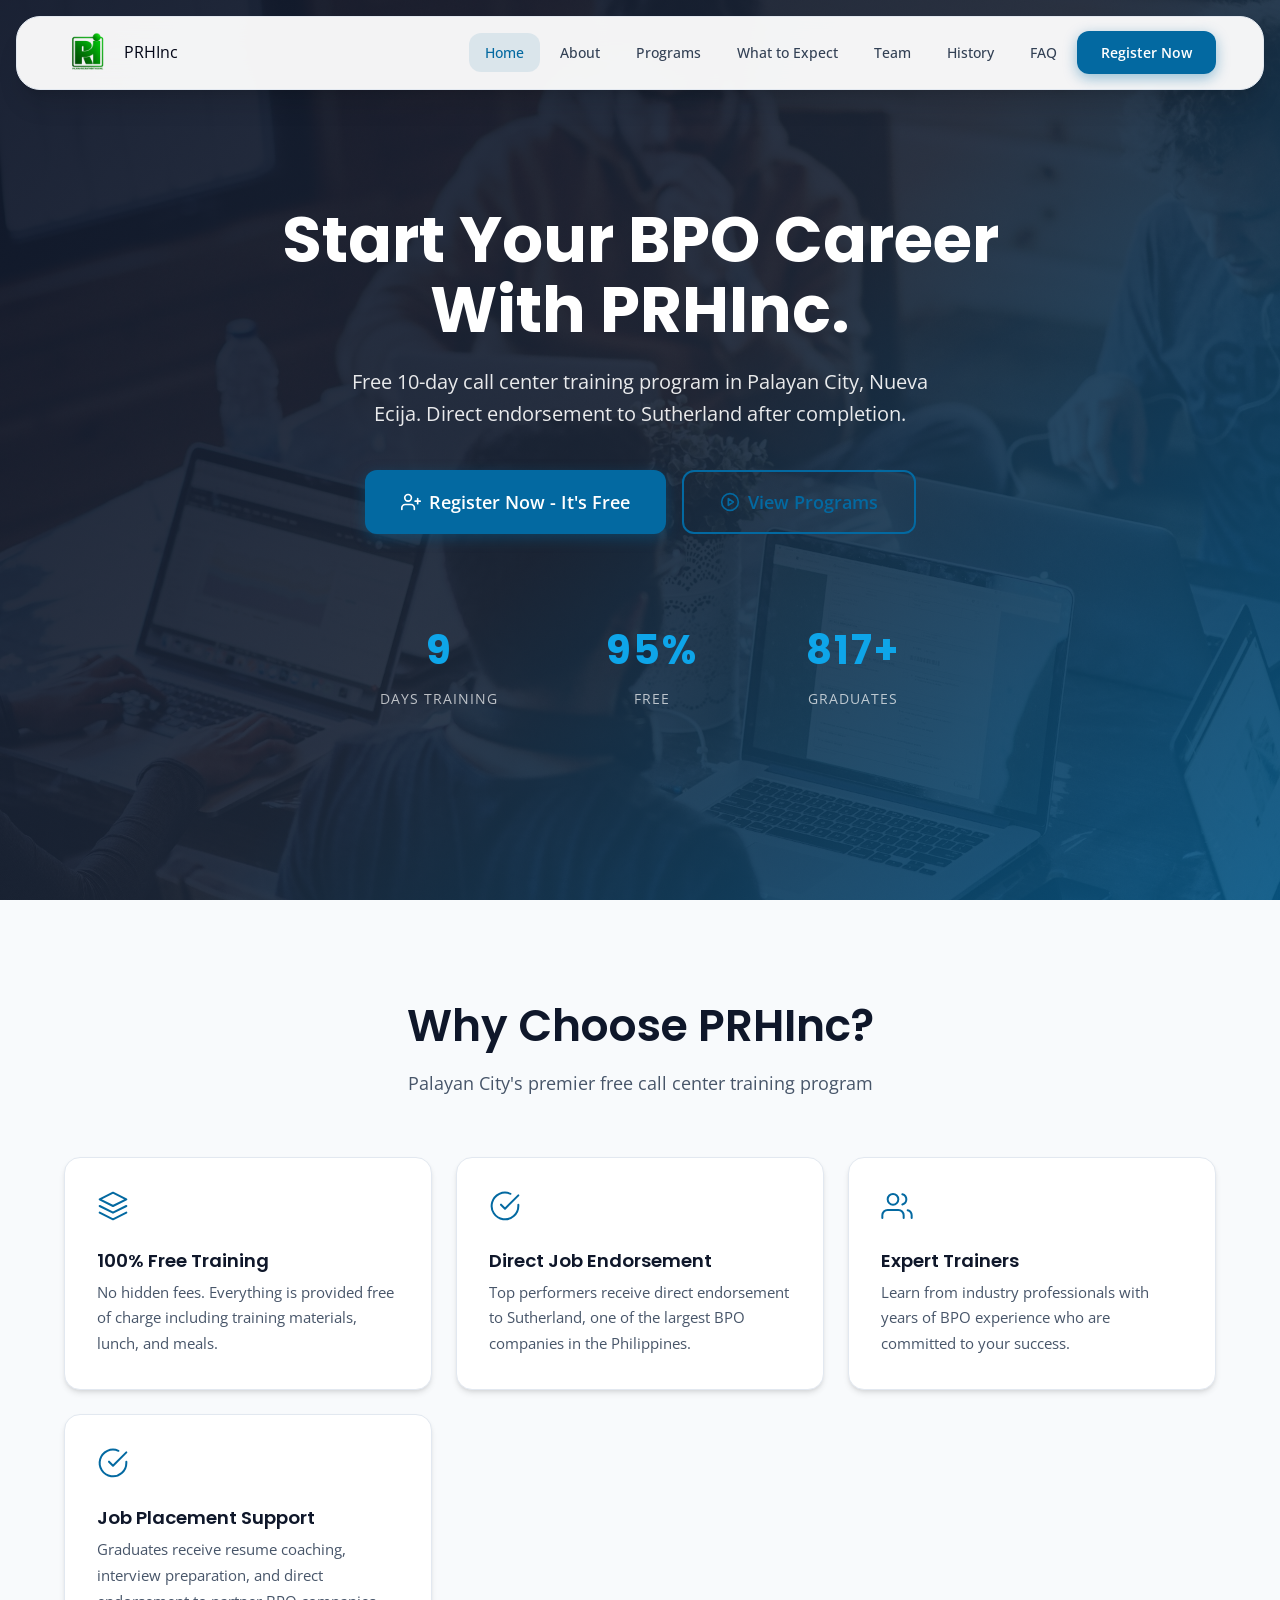
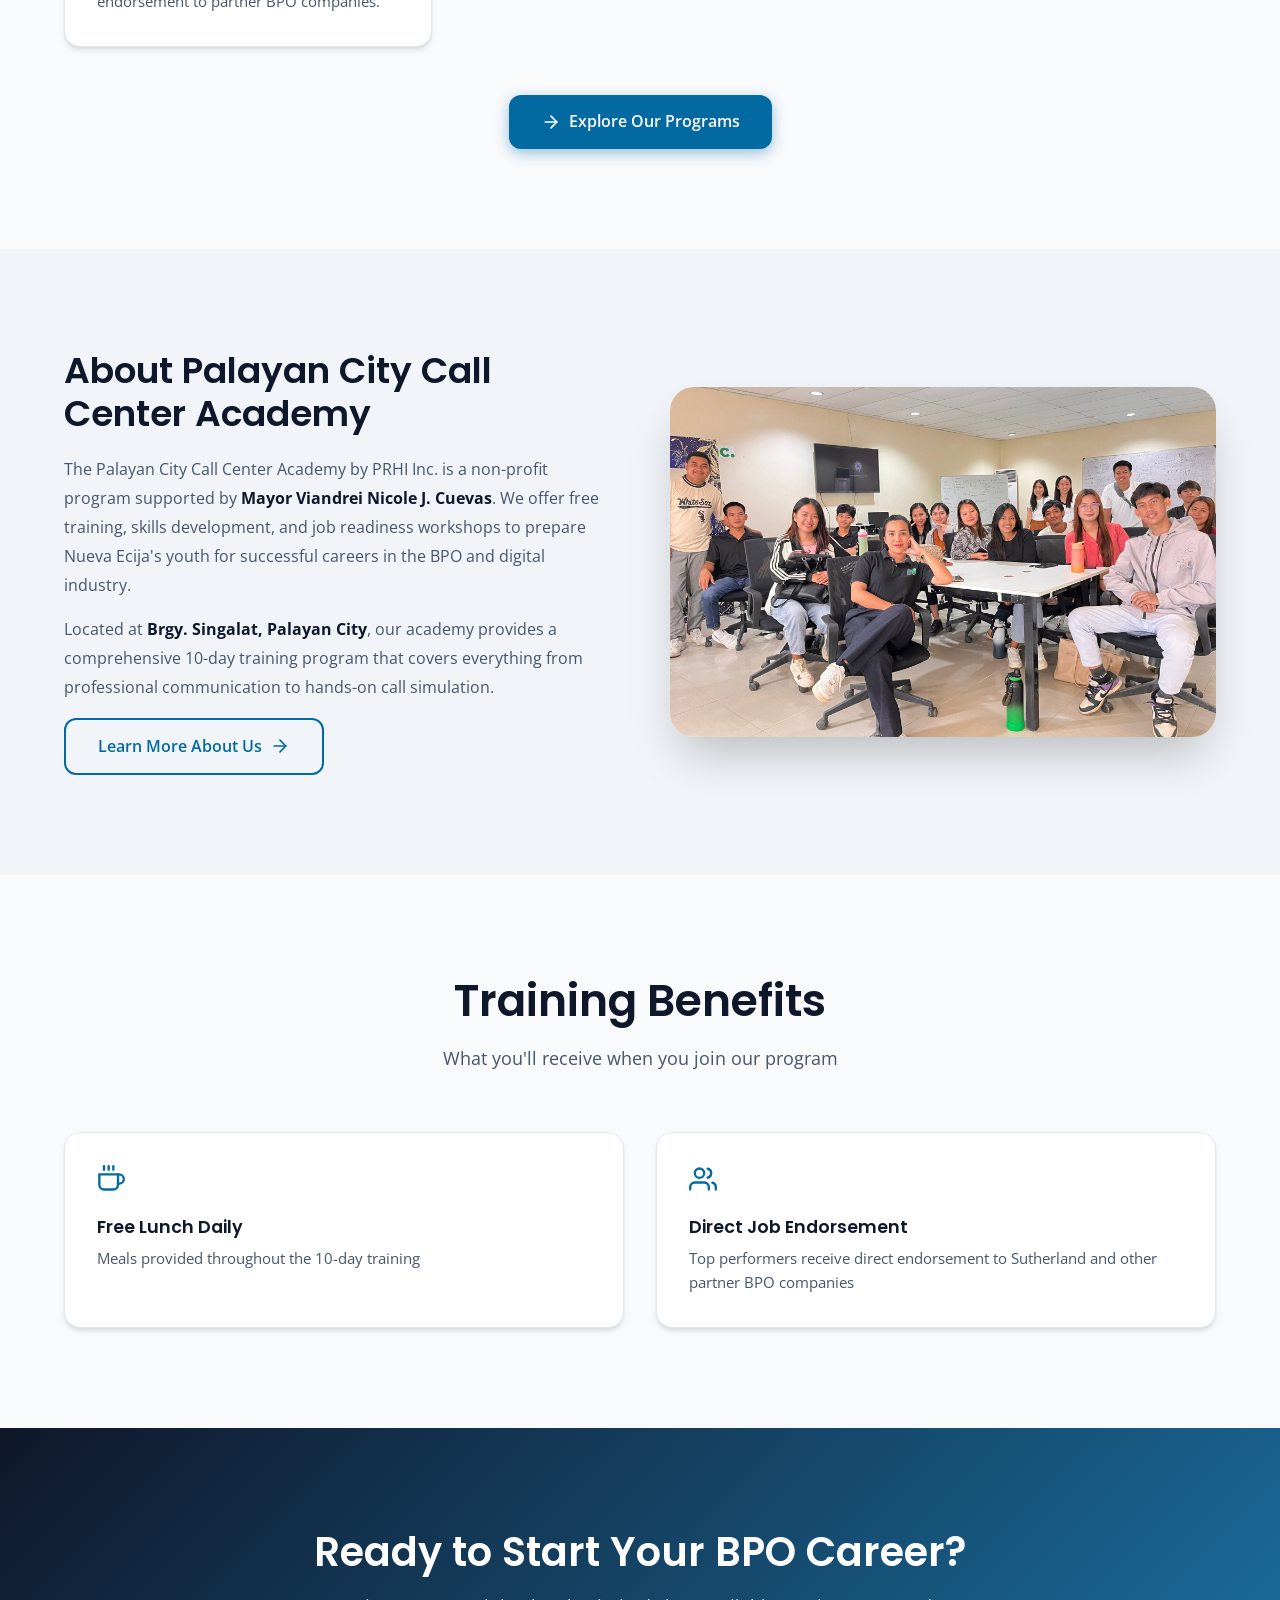
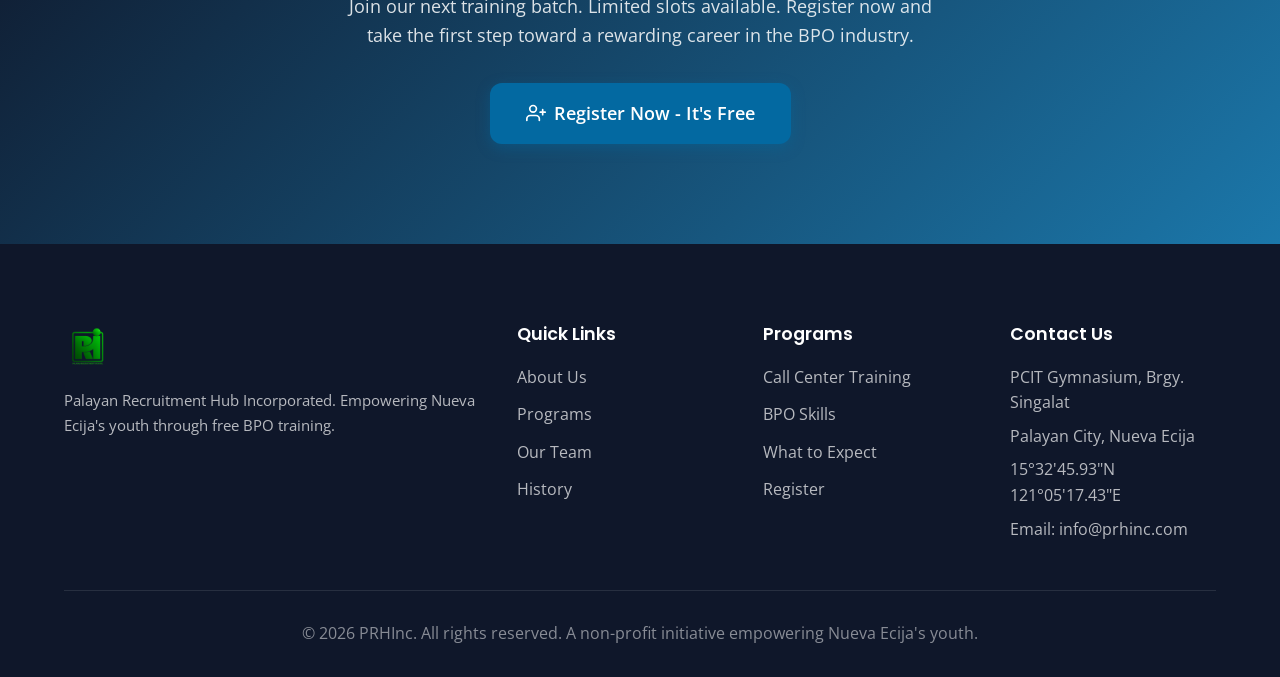
==== commit 38df4608: "Fix duplicate Free Lunch benefit item" ====
--- a/index.html
+++ b/index.html
@@ -188,19 +188,6 @@
                 <div class="benefit-item">
                     <div class="benefit-icon">
                         <svg xmlns="http://www.w3.org/2000/svg" width="24" height="24" viewBox="0 0 24 24" fill="none" stroke="currentColor" stroke-width="2" stroke-linecap="round" stroke-linejoin="round">
-                            <path d="M18 8h1a4 4 0 0 1 0 8h-1"></path>
-                            <path d="M2 8h16v9a4 4 0 0 1-4 4H6a4 4 0 0 1-4-4V8z"></path>
-                            <line x1="6" y1="1" x2="6" y2="4"></line>
-                            <line x1="10" y1="1" x2="10" y2="4"></line>
-                            <line x1="14" y1="1" x2="14" y2="4"></line>
-                        </svg>
-                    </div>
-                    <h4>Free Lunch Daily</h4>
-                    <p>Meals provided throughout the 10-day training</p>
-                </div>
-                <div class="benefit-item">
-                    <div class="benefit-icon">
-                        <svg xmlns="http://www.w3.org/2000/svg" width="24" height="24" viewBox="0 0 24 24" fill="none" stroke="currentColor" stroke-width="2" stroke-linecap="round" stroke-linejoin="round">
                             <path d="M17 21v-2a4 4 0 0 0-4-4H5a4 4 0 0 0-4 4v2"></path>
                             <circle cx="9" cy="7" r="4"></circle>
                             <path d="M23 21v-2a4 4 0 0 0-3-3.87"></path>
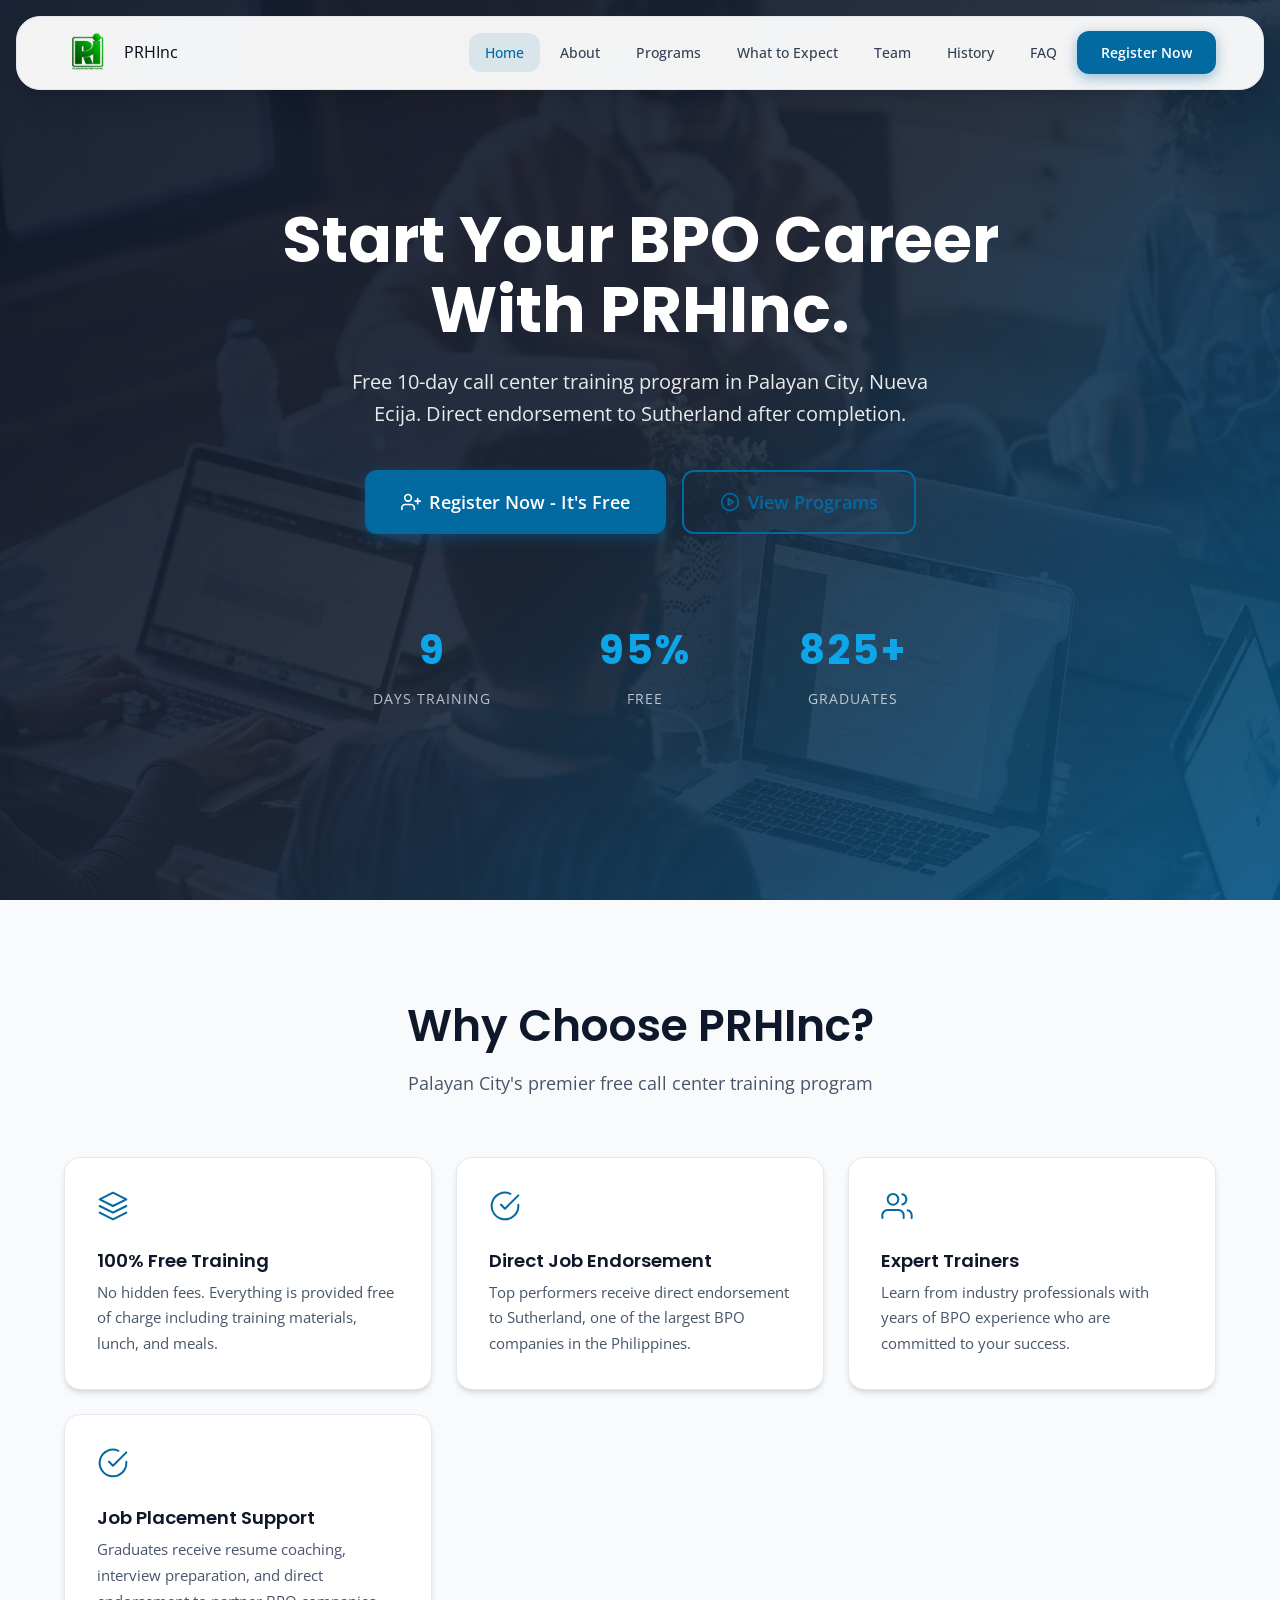
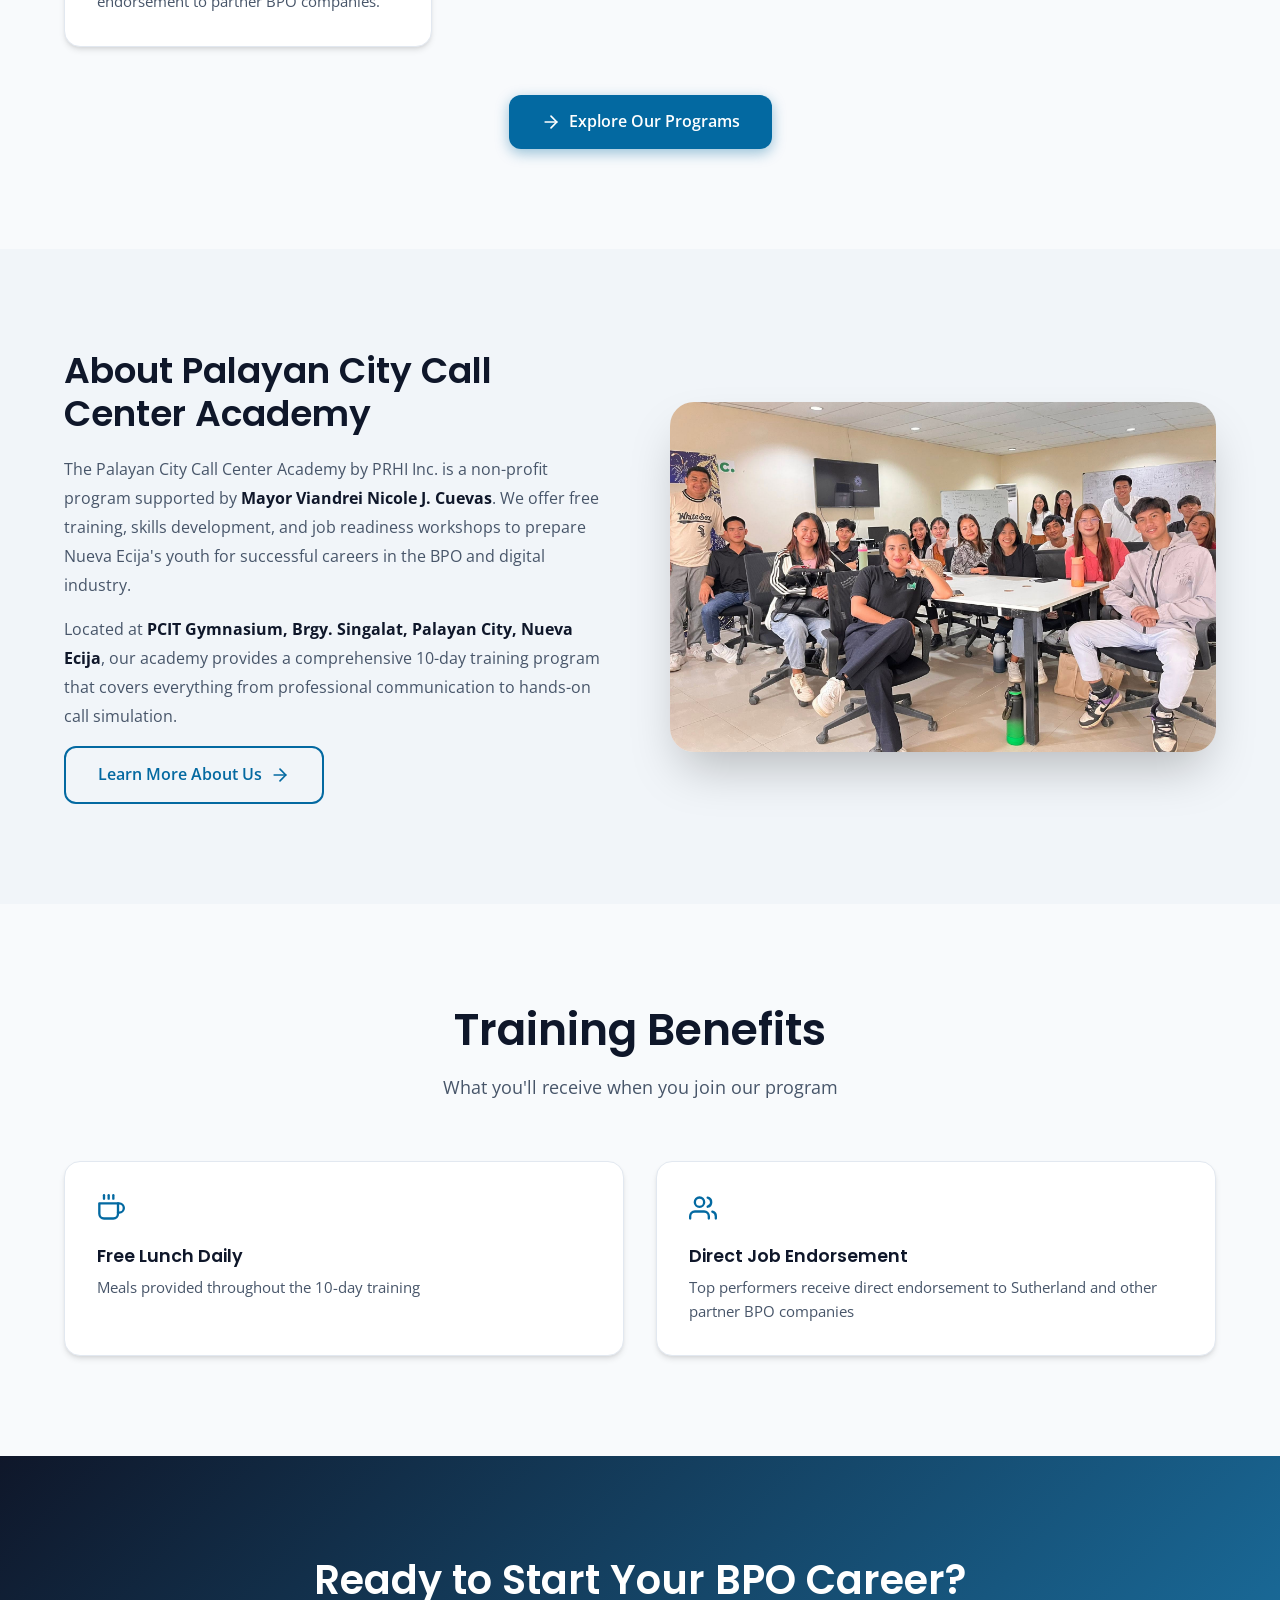
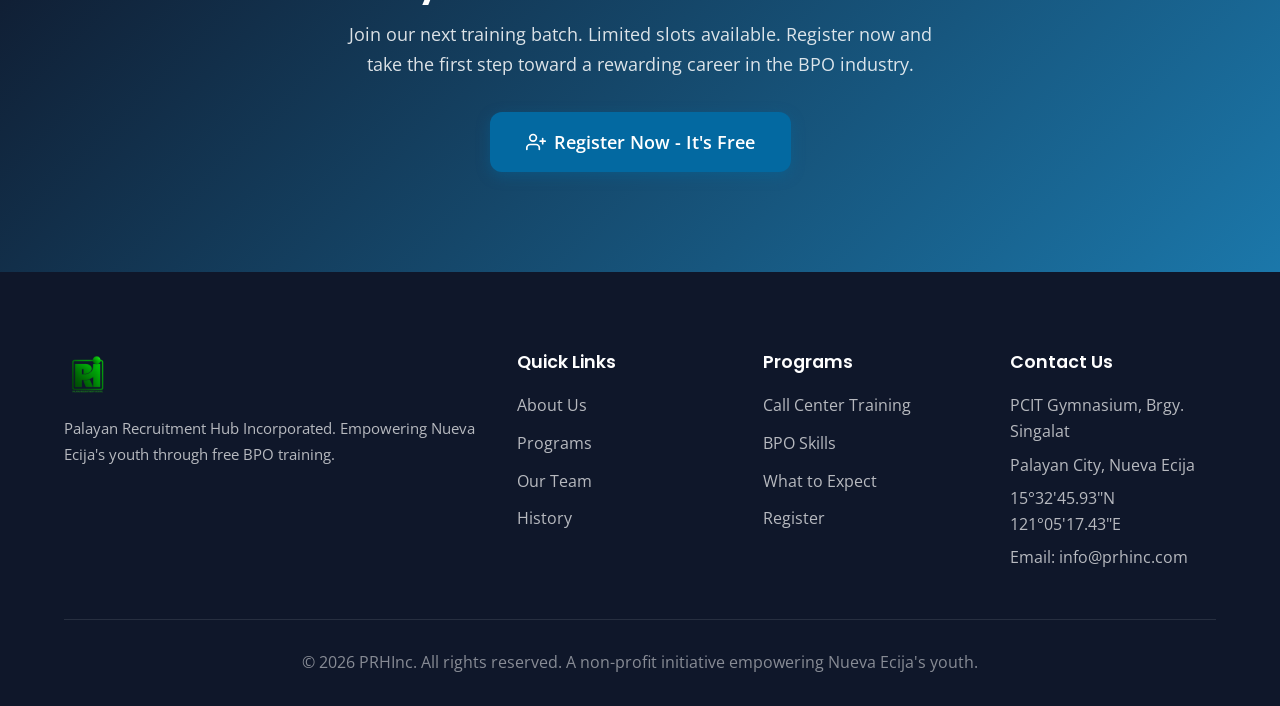
==== commit c0afb9d8: "Update location to PCIT Gymnasium" ====
--- a/index.html
+++ b/index.html
@@ -148,7 +148,7 @@
                 <div class="about-preview-text">
                     <h2>About Palayan City Call Center Academy</h2>
                     <p>The Palayan City Call Center Academy by PRHI Inc. is a non-profit program supported by <strong>Mayor Viandrei Nicole J. Cuevas</strong>. We offer free training, skills development, and job readiness workshops to prepare Nueva Ecija's youth for successful careers in the BPO and digital industry.</p>
-                    <p>Located at <strong>Brgy. Singalat, Palayan City</strong>, our academy provides a comprehensive 10-day training program that covers everything from professional communication to hands-on call simulation.</p>
+                    <p>Located at <strong>PCIT Gymnasium, Brgy. Singalat, Palayan City, Nueva Ecija</strong>, our academy provides a comprehensive 10-day training program that covers everything from professional communication to hands-on call simulation.</p>
                     <a href="about.html" class="btn btn-outline">
                         Learn More About Us
                         <svg xmlns="http://www.w3.org/2000/svg" width="16" height="16" viewBox="0 0 24 24" fill="none" stroke="currentColor" stroke-width="2" stroke-linecap="round" stroke-linejoin="round">
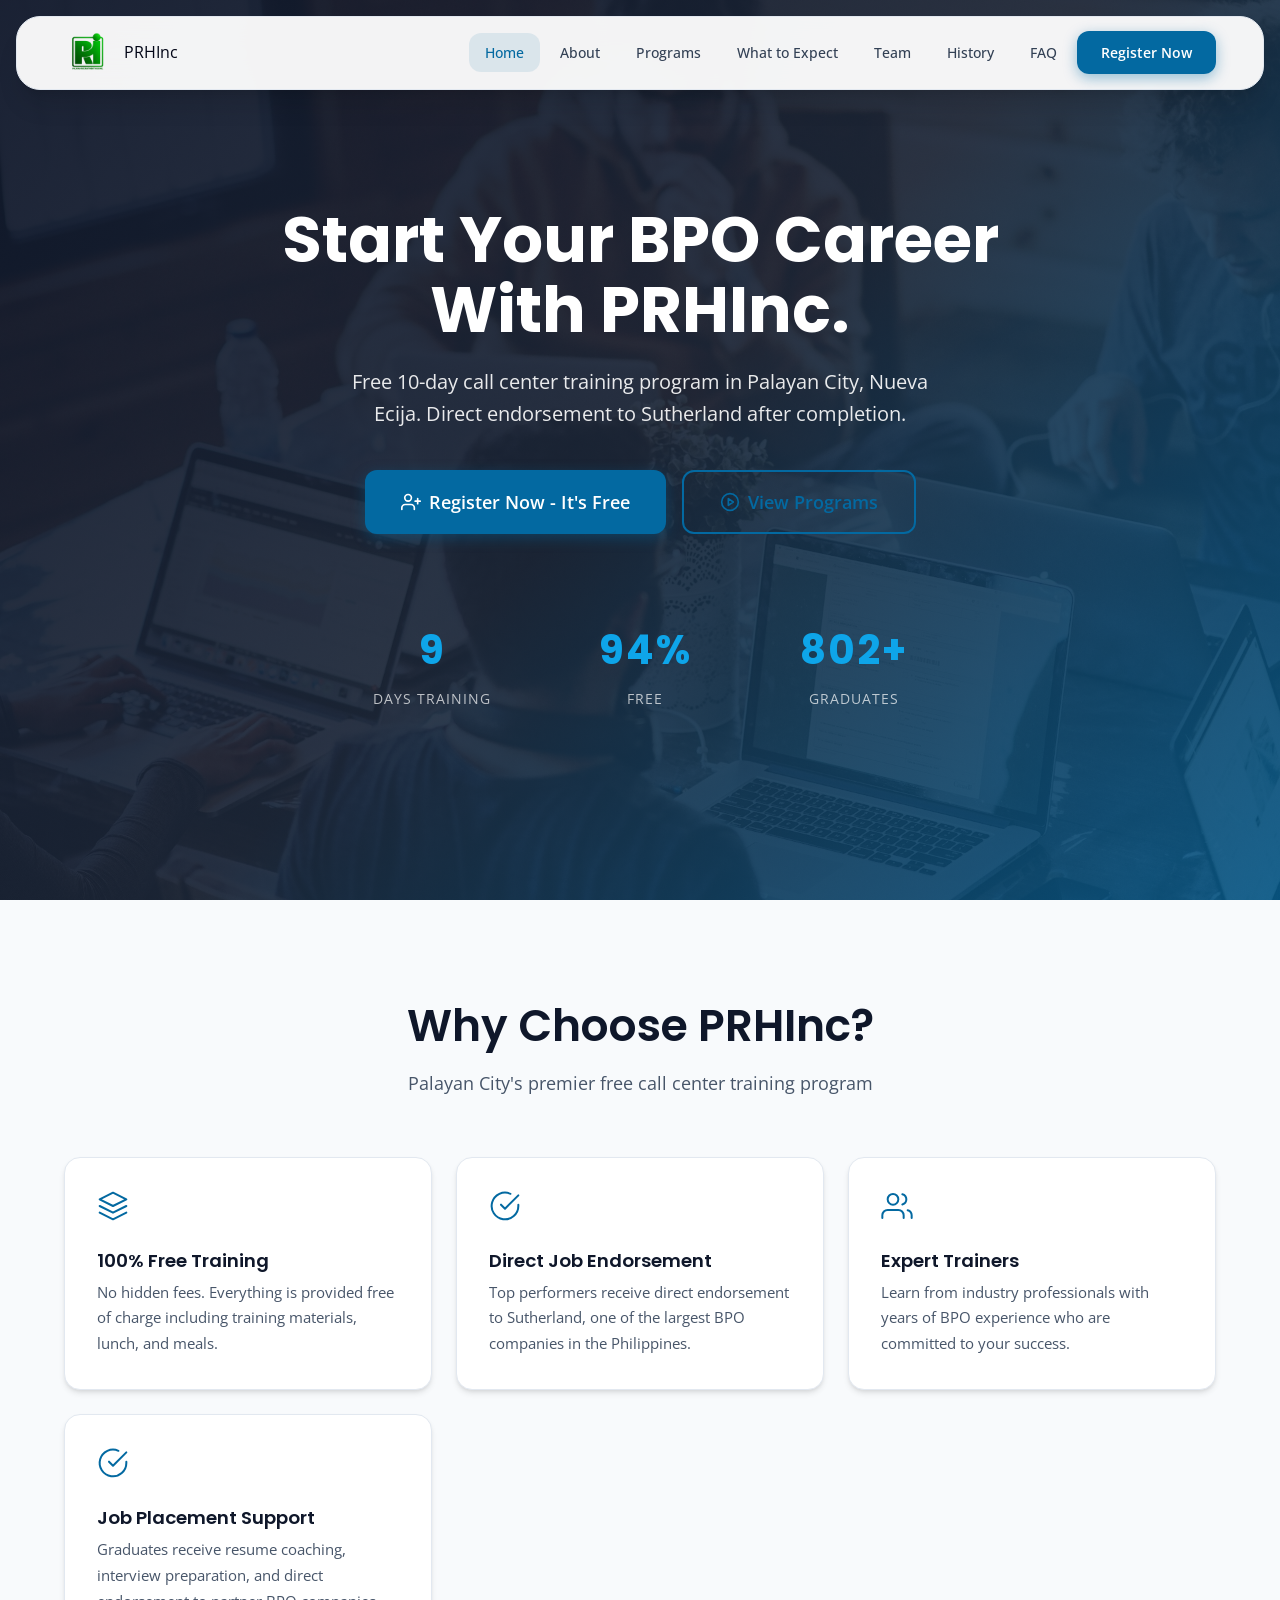
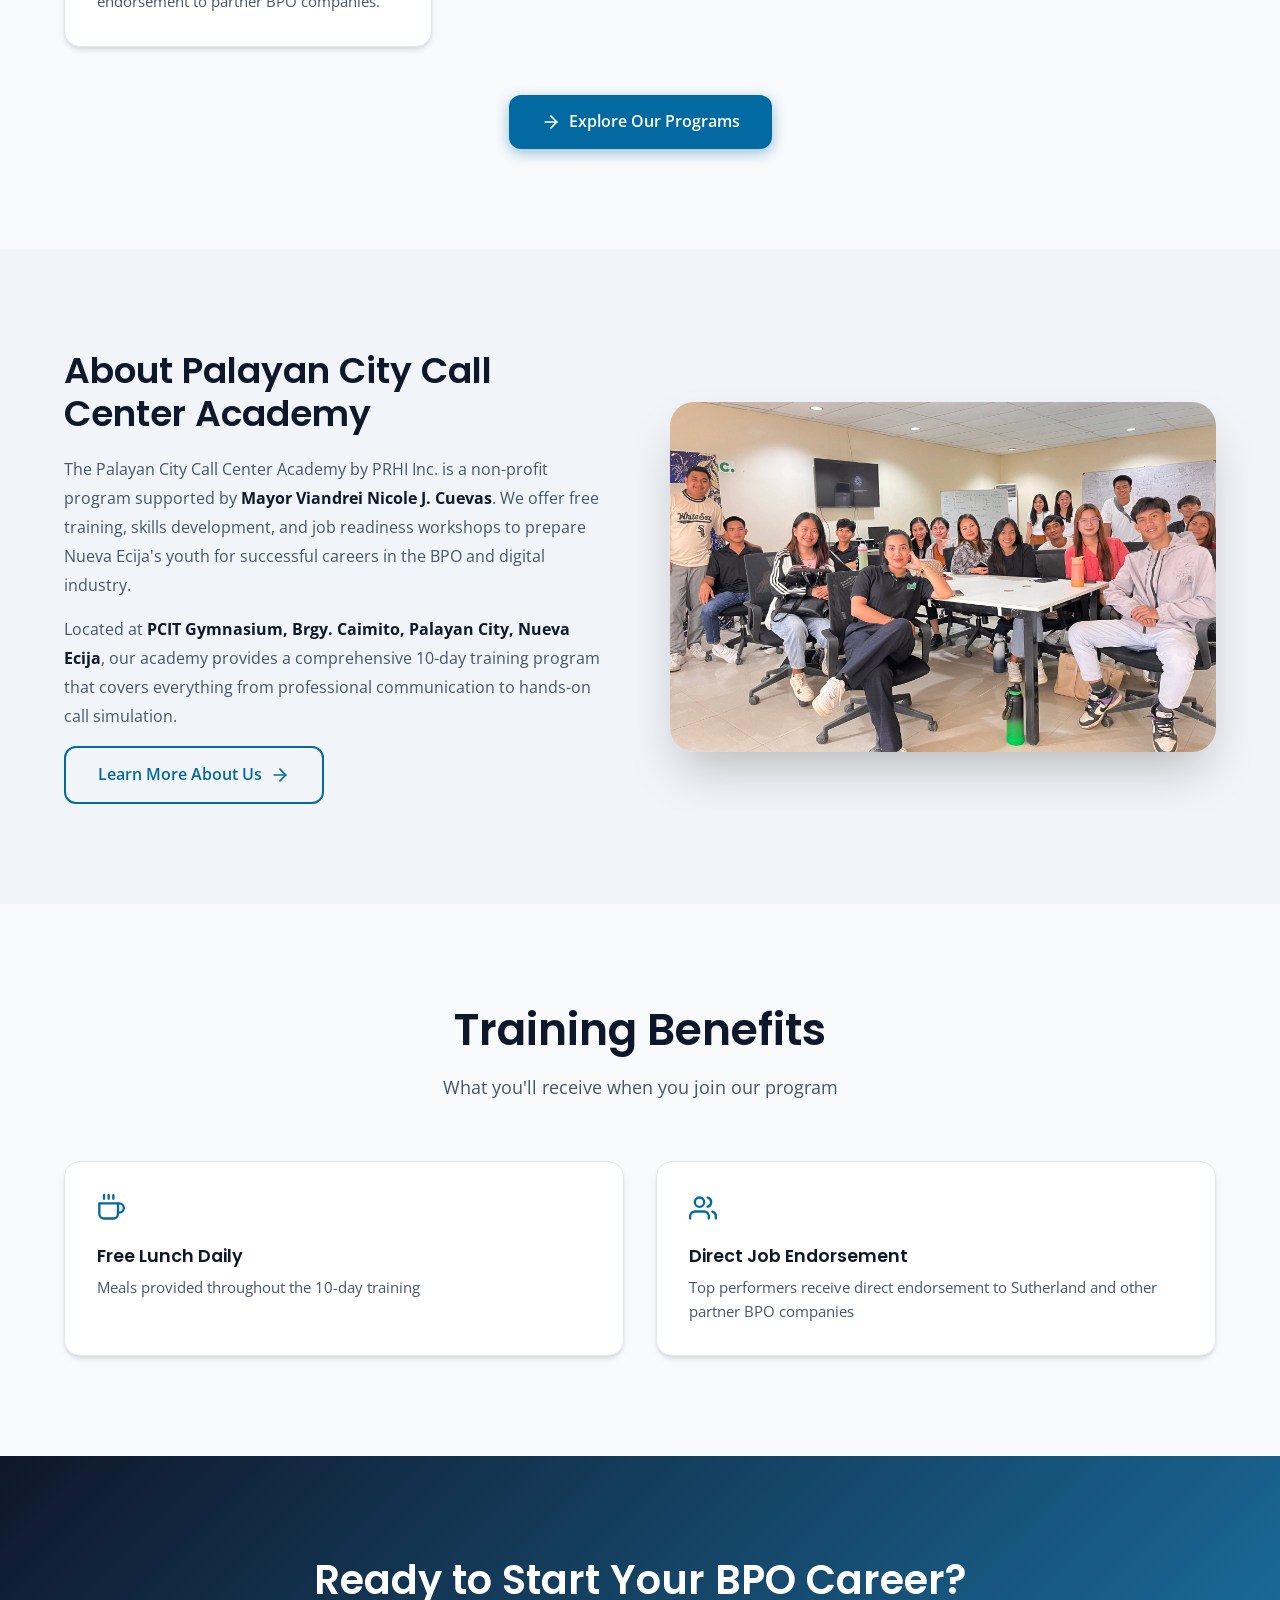
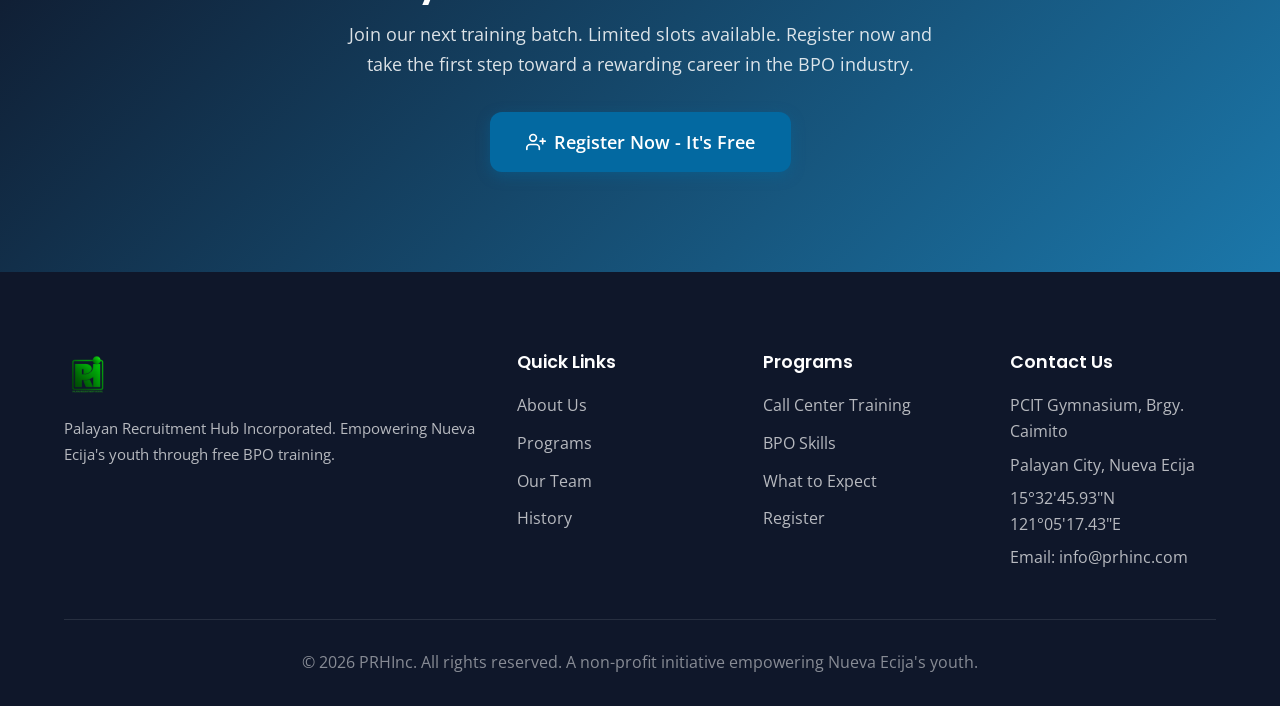
==== commit 7200fc68: "Update location from Brgy. Singalat to Brgy. Caimito across all pages" ====
--- a/index.html
+++ b/index.html
@@ -148,7 +148,7 @@
                 <div class="about-preview-text">
                     <h2>About Palayan City Call Center Academy</h2>
                     <p>The Palayan City Call Center Academy by PRHI Inc. is a non-profit program supported by <strong>Mayor Viandrei Nicole J. Cuevas</strong>. We offer free training, skills development, and job readiness workshops to prepare Nueva Ecija's youth for successful careers in the BPO and digital industry.</p>
-                    <p>Located at <strong>PCIT Gymnasium, Brgy. Singalat, Palayan City, Nueva Ecija</strong>, our academy provides a comprehensive 10-day training program that covers everything from professional communication to hands-on call simulation.</p>
+                    <p>Located at <strong>PCIT Gymnasium, Brgy. Caimito, Palayan City, Nueva Ecija</strong>, our academy provides a comprehensive 10-day training program that covers everything from professional communication to hands-on call simulation.</p>
                     <a href="about.html" class="btn btn-outline">
                         Learn More About Us
                         <svg xmlns="http://www.w3.org/2000/svg" width="16" height="16" viewBox="0 0 24 24" fill="none" stroke="currentColor" stroke-width="2" stroke-linecap="round" stroke-linejoin="round">
@@ -248,7 +248,7 @@
                 </div>
                 <div class="footer-contact">
                     <h4>Contact Us</h4>
-                    <p>PCIT Gymnasium, Brgy. Singalat</p>
+                    <p>PCIT Gymnasium, Brgy. Caimito</p>
                     <p>Palayan City, Nueva Ecija</p>
                     <p>15°32'45.93"N 121°05'17.43"E</p>
                     <p>Email: info@prhinc.com</p>
--- a/css/styles.css
+++ b/css/styles.css
@@ -495,6 +495,7 @@
     grid-template-columns: repeat(4, 1fr);
     gap: 24px;
     margin-top: 60px;
+    margin-bottom: 60px;
 }
 
 .stat-item {
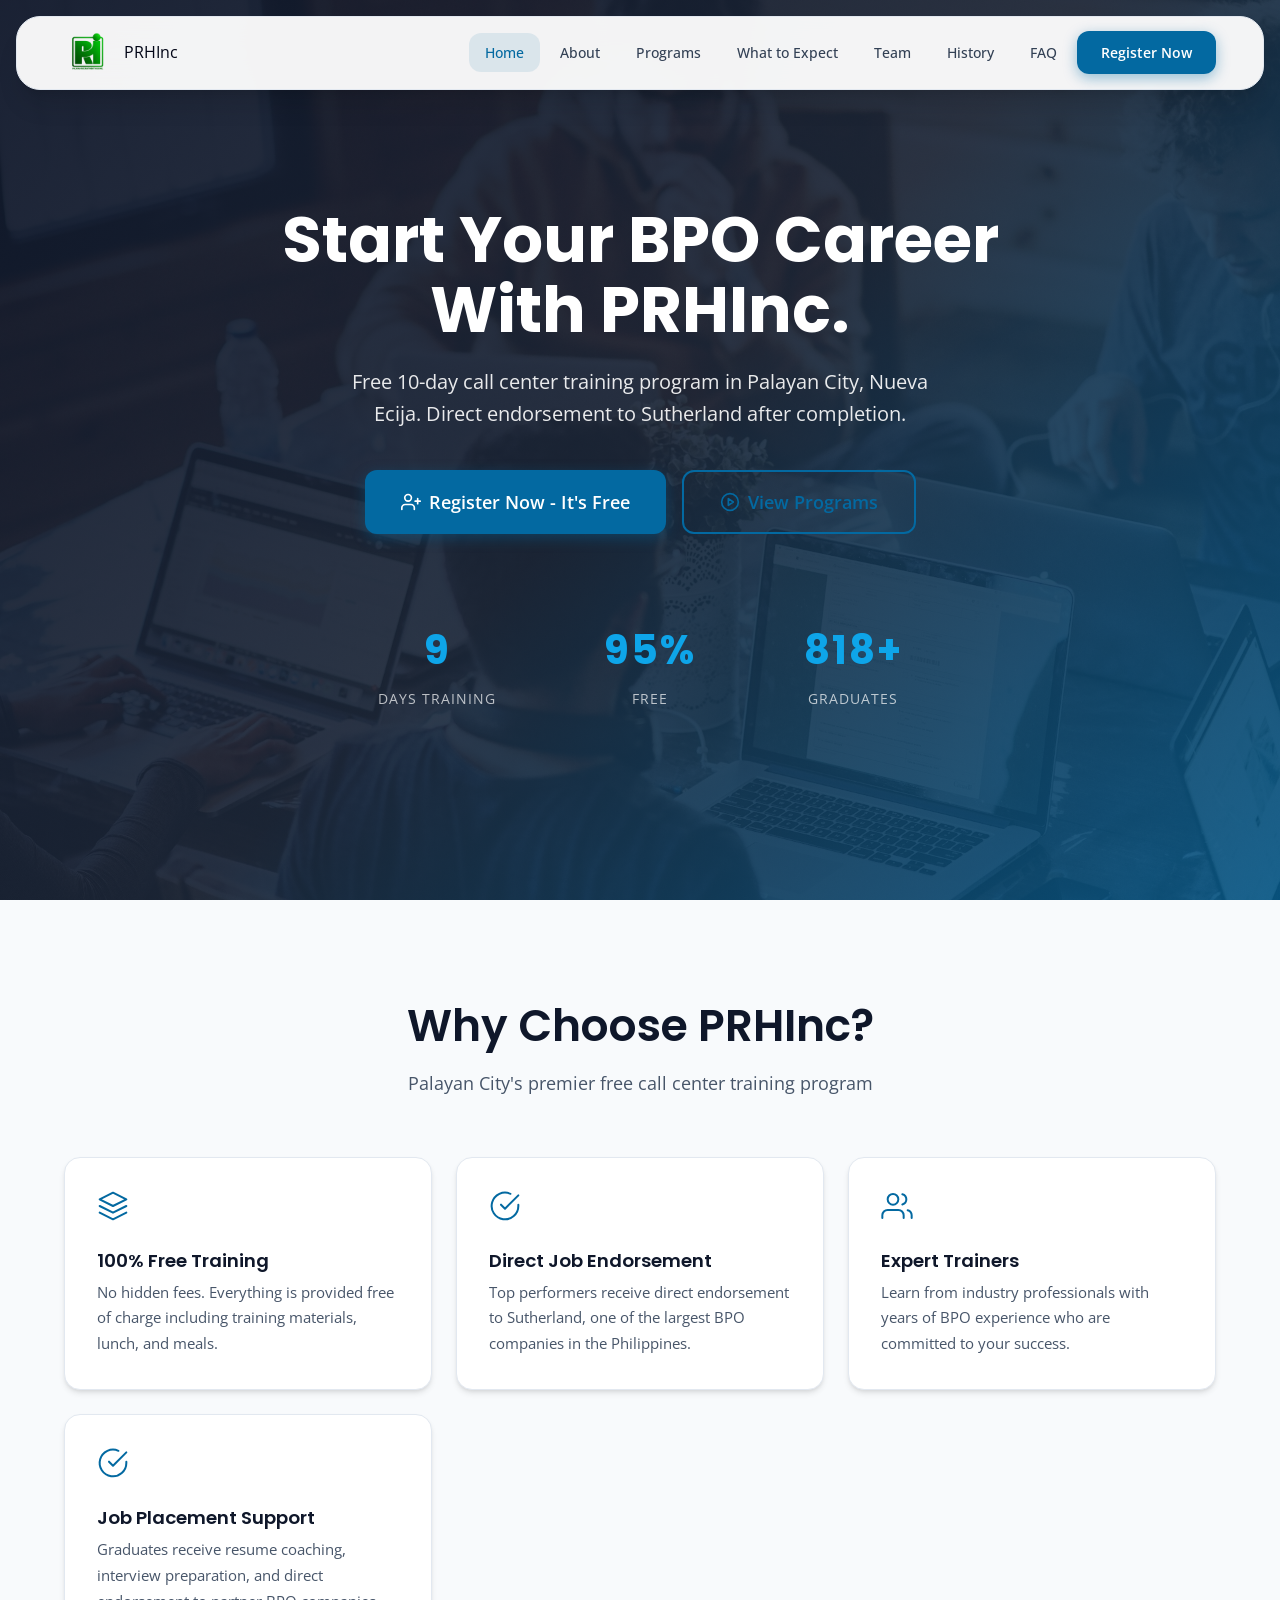
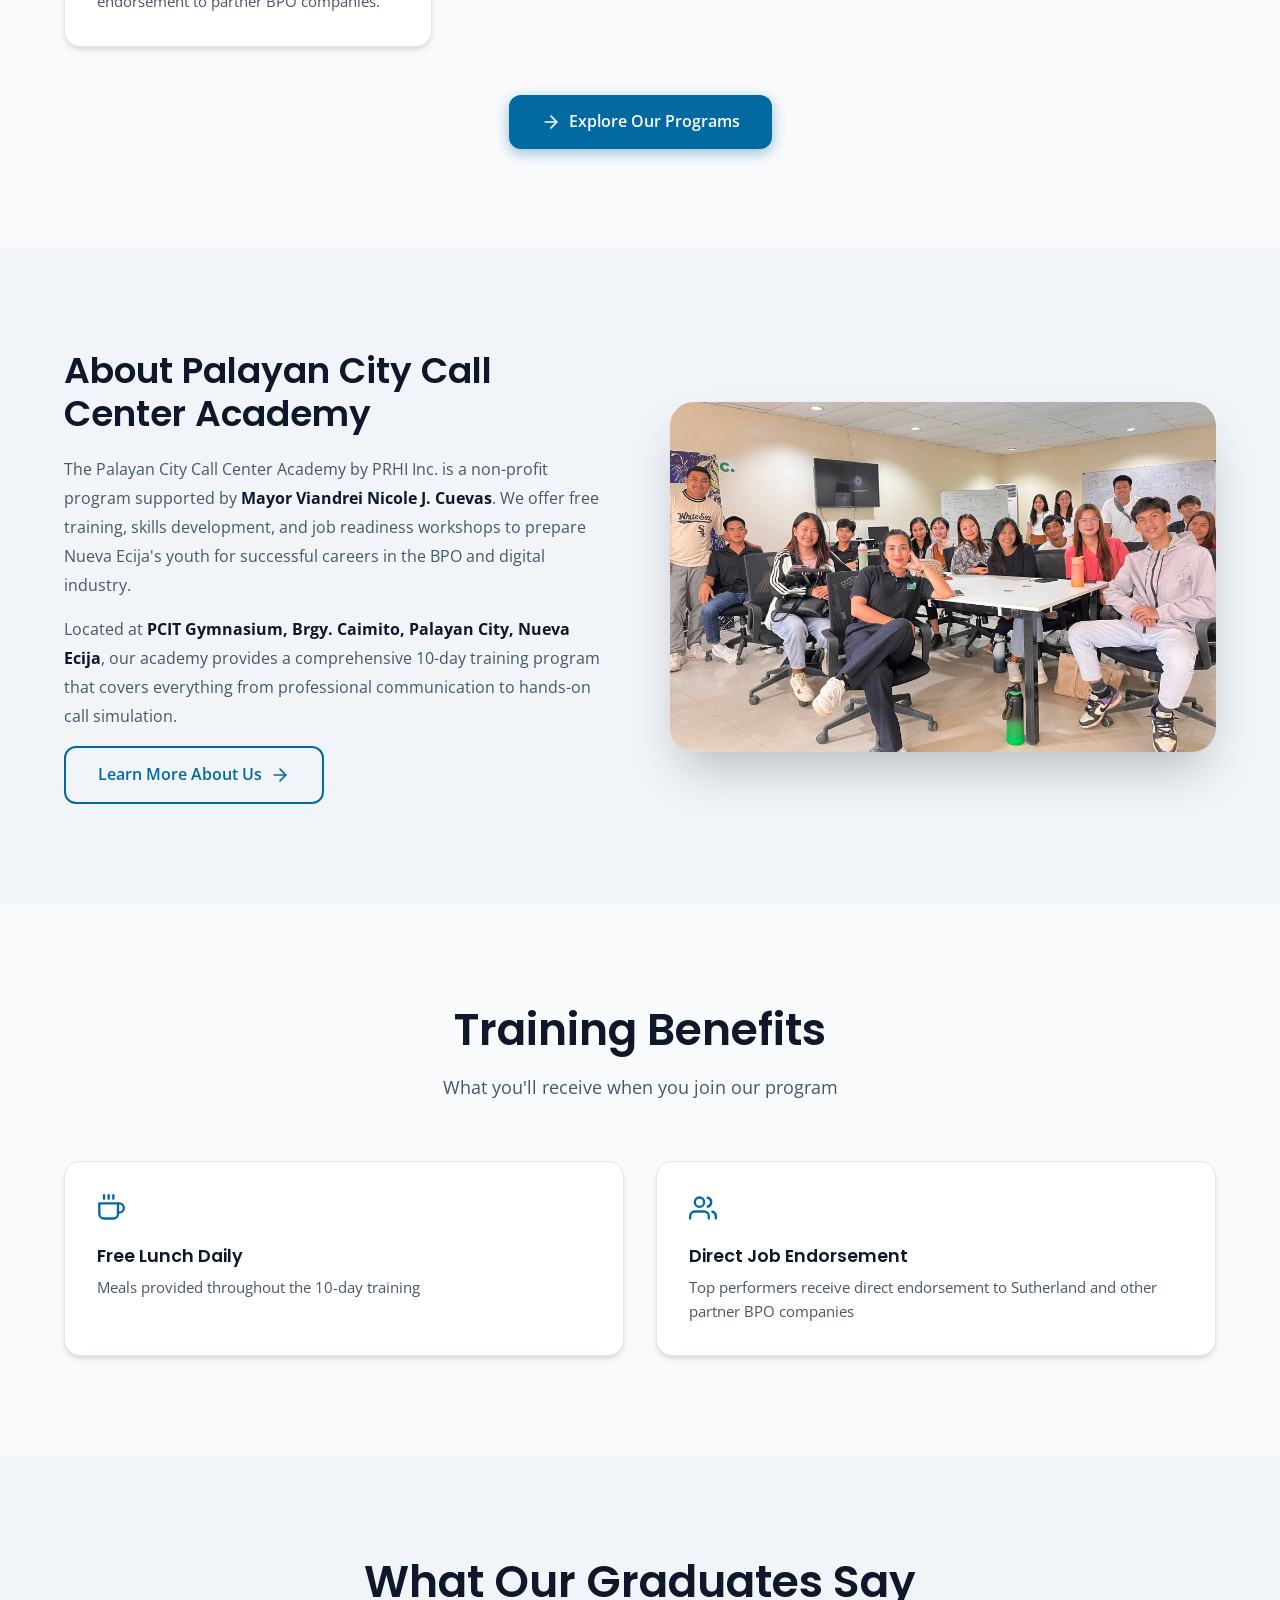
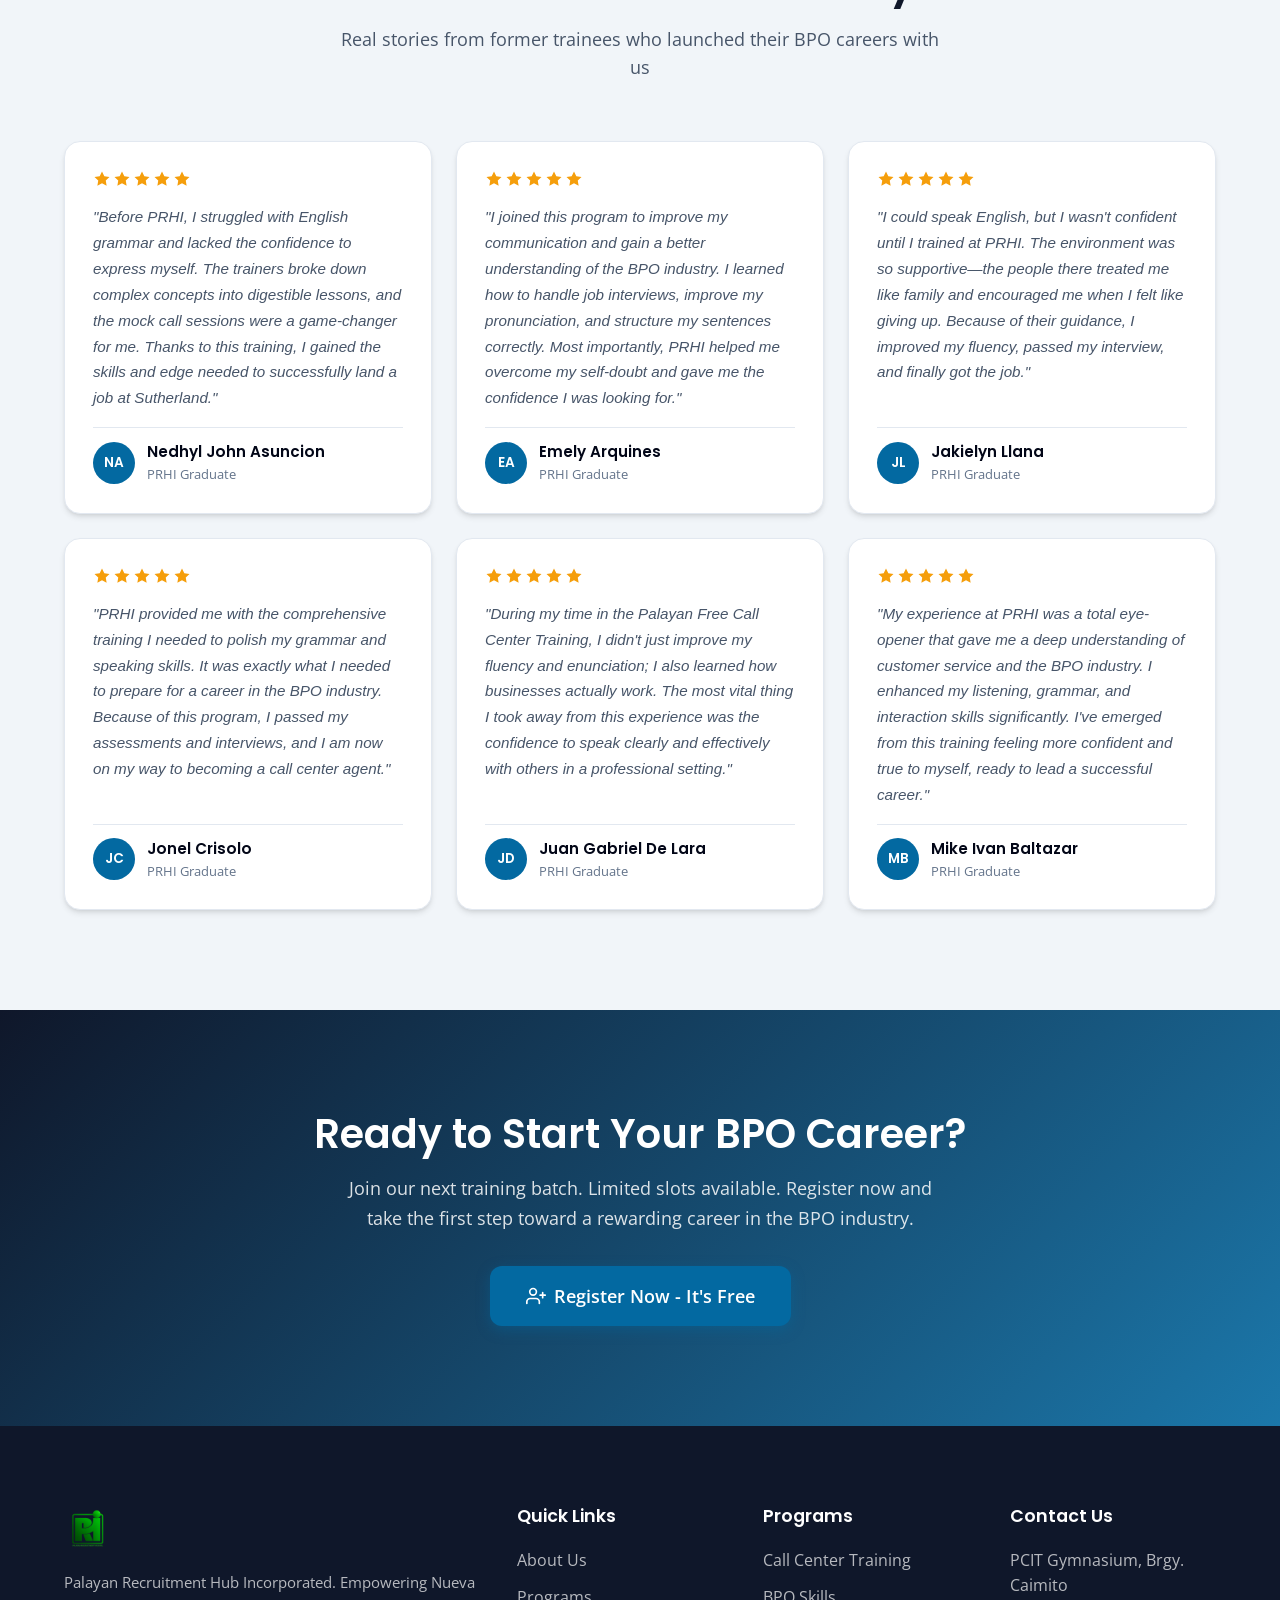
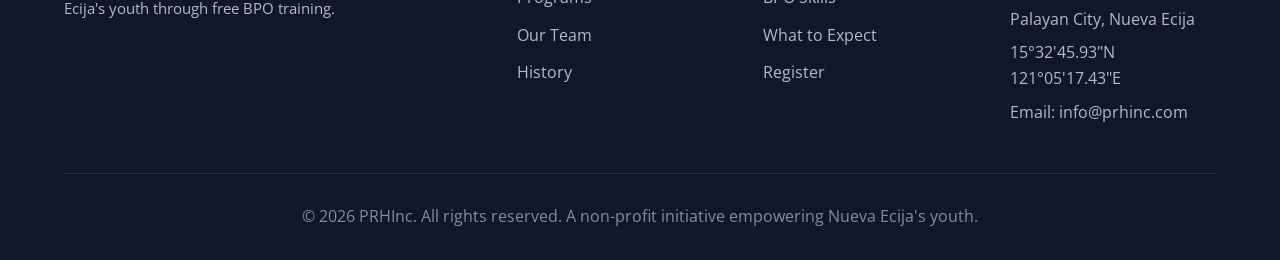
==== commit d797f9f8: "Add testimonials section with 6 graduate reviews on home page" ====
--- a/index.html
+++ b/index.html
@@ -201,6 +201,120 @@
         </div>
     </section>
 
+    <!-- Testimonials Section -->
+    <section class="section section-alt">
+        <div class="container">
+            <div class="section-header">
+                <h2 class="section-title">What Our Graduates Say</h2>
+                <p class="section-subtitle">Real stories from former trainees who launched their BPO careers with us</p>
+            </div>
+            <div class="testimonials-grid">
+                <div class="testimonial-card">
+                    <div class="testimonial-stars">
+                        <svg xmlns="http://www.w3.org/2000/svg" width="18" height="18" viewBox="0 0 24 24" fill="currentColor" stroke="none"><polygon points="12 2 15.09 8.26 22 9.27 17 14.14 18.18 21.02 12 17.77 5.82 21.02 7 14.14 2 9.27 8.91 8.26 12 2"></polygon></svg>
+                        <svg xmlns="http://www.w3.org/2000/svg" width="18" height="18" viewBox="0 0 24 24" fill="currentColor" stroke="none"><polygon points="12 2 15.09 8.26 22 9.27 17 14.14 18.18 21.02 12 17.77 5.82 21.02 7 14.14 2 9.27 8.91 8.26 12 2"></polygon></svg>
+                        <svg xmlns="http://www.w3.org/2000/svg" width="18" height="18" viewBox="0 0 24 24" fill="currentColor" stroke="none"><polygon points="12 2 15.09 8.26 22 9.27 17 14.14 18.18 21.02 12 17.77 5.82 21.02 7 14.14 2 9.27 8.91 8.26 12 2"></polygon></svg>
+                        <svg xmlns="http://www.w3.org/2000/svg" width="18" height="18" viewBox="0 0 24 24" fill="currentColor" stroke="none"><polygon points="12 2 15.09 8.26 22 9.27 17 14.14 18.18 21.02 12 17.77 5.82 21.02 7 14.14 2 9.27 8.91 8.26 12 2"></polygon></svg>
+                        <svg xmlns="http://www.w3.org/2000/svg" width="18" height="18" viewBox="0 0 24 24" fill="currentColor" stroke="none"><polygon points="12 2 15.09 8.26 22 9.27 17 14.14 18.18 21.02 12 17.77 5.82 21.02 7 14.14 2 9.27 8.91 8.26 12 2"></polygon></svg>
+                    </div>
+                    <p class="testimonial-text">"Before PRHI, I struggled with English grammar and lacked the confidence to express myself. The trainers broke down complex concepts into digestible lessons, and the mock call sessions were a game-changer for me. Thanks to this training, I gained the skills and edge needed to successfully land a job at Sutherland."</p>
+                    <div class="testimonial-author">
+                        <div class="testimonial-avatar">NA</div>
+                        <div class="testimonial-info">
+                            <span class="testimonial-name">Nedhyl John Asuncion</span>
+                            <span class="testimonial-role">PRHI Graduate</span>
+                        </div>
+                    </div>
+                </div>
+                <div class="testimonial-card">
+                    <div class="testimonial-stars">
+                        <svg xmlns="http://www.w3.org/2000/svg" width="18" height="18" viewBox="0 0 24 24" fill="currentColor" stroke="none"><polygon points="12 2 15.09 8.26 22 9.27 17 14.14 18.18 21.02 12 17.77 5.82 21.02 7 14.14 2 9.27 8.91 8.26 12 2"></polygon></svg>
+                        <svg xmlns="http://www.w3.org/2000/svg" width="18" height="18" viewBox="0 0 24 24" fill="currentColor" stroke="none"><polygon points="12 2 15.09 8.26 22 9.27 17 14.14 18.18 21.02 12 17.77 5.82 21.02 7 14.14 2 9.27 8.91 8.26 12 2"></polygon></svg>
+                        <svg xmlns="http://www.w3.org/2000/svg" width="18" height="18" viewBox="0 0 24 24" fill="currentColor" stroke="none"><polygon points="12 2 15.09 8.26 22 9.27 17 14.14 18.18 21.02 12 17.77 5.82 21.02 7 14.14 2 9.27 8.91 8.26 12 2"></polygon></svg>
+                        <svg xmlns="http://www.w3.org/2000/svg" width="18" height="18" viewBox="0 0 24 24" fill="currentColor" stroke="none"><polygon points="12 2 15.09 8.26 22 9.27 17 14.14 18.18 21.02 12 17.77 5.82 21.02 7 14.14 2 9.27 8.91 8.26 12 2"></polygon></svg>
+                        <svg xmlns="http://www.w3.org/2000/svg" width="18" height="18" viewBox="0 0 24 24" fill="currentColor" stroke="none"><polygon points="12 2 15.09 8.26 22 9.27 17 14.14 18.18 21.02 12 17.77 5.82 21.02 7 14.14 2 9.27 8.91 8.26 12 2"></polygon></svg>
+                    </div>
+                    <p class="testimonial-text">"I joined this program to improve my communication and gain a better understanding of the BPO industry. I learned how to handle job interviews, improve my pronunciation, and structure my sentences correctly. Most importantly, PRHI helped me overcome my self-doubt and gave me the confidence I was looking for."</p>
+                    <div class="testimonial-author">
+                        <div class="testimonial-avatar">EA</div>
+                        <div class="testimonial-info">
+                            <span class="testimonial-name">Emely Arquines</span>
+                            <span class="testimonial-role">PRHI Graduate</span>
+                        </div>
+                    </div>
+                </div>
+                <div class="testimonial-card">
+                    <div class="testimonial-stars">
+                        <svg xmlns="http://www.w3.org/2000/svg" width="18" height="18" viewBox="0 0 24 24" fill="currentColor" stroke="none"><polygon points="12 2 15.09 8.26 22 9.27 17 14.14 18.18 21.02 12 17.77 5.82 21.02 7 14.14 2 9.27 8.91 8.26 12 2"></polygon></svg>
+                        <svg xmlns="http://www.w3.org/2000/svg" width="18" height="18" viewBox="0 0 24 24" fill="currentColor" stroke="none"><polygon points="12 2 15.09 8.26 22 9.27 17 14.14 18.18 21.02 12 17.77 5.82 21.02 7 14.14 2 9.27 8.91 8.26 12 2"></polygon></svg>
+                        <svg xmlns="http://www.w3.org/2000/svg" width="18" height="18" viewBox="0 0 24 24" fill="currentColor" stroke="none"><polygon points="12 2 15.09 8.26 22 9.27 17 14.14 18.18 21.02 12 17.77 5.82 21.02 7 14.14 2 9.27 8.91 8.26 12 2"></polygon></svg>
+                        <svg xmlns="http://www.w3.org/2000/svg" width="18" height="18" viewBox="0 0 24 24" fill="currentColor" stroke="none"><polygon points="12 2 15.09 8.26 22 9.27 17 14.14 18.18 21.02 12 17.77 5.82 21.02 7 14.14 2 9.27 8.91 8.26 12 2"></polygon></svg>
+                        <svg xmlns="http://www.w3.org/2000/svg" width="18" height="18" viewBox="0 0 24 24" fill="currentColor" stroke="none"><polygon points="12 2 15.09 8.26 22 9.27 17 14.14 18.18 21.02 12 17.77 5.82 21.02 7 14.14 2 9.27 8.91 8.26 12 2"></polygon></svg>
+                    </div>
+                    <p class="testimonial-text">"I could speak English, but I wasn't confident until I trained at PRHI. The environment was so supportive—the people there treated me like family and encouraged me when I felt like giving up. Because of their guidance, I improved my fluency, passed my interview, and finally got the job."</p>
+                    <div class="testimonial-author">
+                        <div class="testimonial-avatar">JL</div>
+                        <div class="testimonial-info">
+                            <span class="testimonial-name">Jakielyn Llana</span>
+                            <span class="testimonial-role">PRHI Graduate</span>
+                        </div>
+                    </div>
+                </div>
+                <div class="testimonial-card">
+                    <div class="testimonial-stars">
+                        <svg xmlns="http://www.w3.org/2000/svg" width="18" height="18" viewBox="0 0 24 24" fill="currentColor" stroke="none"><polygon points="12 2 15.09 8.26 22 9.27 17 14.14 18.18 21.02 12 17.77 5.82 21.02 7 14.14 2 9.27 8.91 8.26 12 2"></polygon></svg>
+                        <svg xmlns="http://www.w3.org/2000/svg" width="18" height="18" viewBox="0 0 24 24" fill="currentColor" stroke="none"><polygon points="12 2 15.09 8.26 22 9.27 17 14.14 18.18 21.02 12 17.77 5.82 21.02 7 14.14 2 9.27 8.91 8.26 12 2"></polygon></svg>
+                        <svg xmlns="http://www.w3.org/2000/svg" width="18" height="18" viewBox="0 0 24 24" fill="currentColor" stroke="none"><polygon points="12 2 15.09 8.26 22 9.27 17 14.14 18.18 21.02 12 17.77 5.82 21.02 7 14.14 2 9.27 8.91 8.26 12 2"></polygon></svg>
+                        <svg xmlns="http://www.w3.org/2000/svg" width="18" height="18" viewBox="0 0 24 24" fill="currentColor" stroke="none"><polygon points="12 2 15.09 8.26 22 9.27 17 14.14 18.18 21.02 12 17.77 5.82 21.02 7 14.14 2 9.27 8.91 8.26 12 2"></polygon></svg>
+                        <svg xmlns="http://www.w3.org/2000/svg" width="18" height="18" viewBox="0 0 24 24" fill="currentColor" stroke="none"><polygon points="12 2 15.09 8.26 22 9.27 17 14.14 18.18 21.02 12 17.77 5.82 21.02 7 14.14 2 9.27 8.91 8.26 12 2"></polygon></svg>
+                    </div>
+                    <p class="testimonial-text">"PRHI provided me with the comprehensive training I needed to polish my grammar and speaking skills. It was exactly what I needed to prepare for a career in the BPO industry. Because of this program, I passed my assessments and interviews, and I am now on my way to becoming a call center agent."</p>
+                    <div class="testimonial-author">
+                        <div class="testimonial-avatar">JC</div>
+                        <div class="testimonial-info">
+                            <span class="testimonial-name">Jonel Crisolo</span>
+                            <span class="testimonial-role">PRHI Graduate</span>
+                        </div>
+                    </div>
+                </div>
+                <div class="testimonial-card">
+                    <div class="testimonial-stars">
+                        <svg xmlns="http://www.w3.org/2000/svg" width="18" height="18" viewBox="0 0 24 24" fill="currentColor" stroke="none"><polygon points="12 2 15.09 8.26 22 9.27 17 14.14 18.18 21.02 12 17.77 5.82 21.02 7 14.14 2 9.27 8.91 8.26 12 2"></polygon></svg>
+                        <svg xmlns="http://www.w3.org/2000/svg" width="18" height="18" viewBox="0 0 24 24" fill="currentColor" stroke="none"><polygon points="12 2 15.09 8.26 22 9.27 17 14.14 18.18 21.02 12 17.77 5.82 21.02 7 14.14 2 9.27 8.91 8.26 12 2"></polygon></svg>
+                        <svg xmlns="http://www.w3.org/2000/svg" width="18" height="18" viewBox="0 0 24 24" fill="currentColor" stroke="none"><polygon points="12 2 15.09 8.26 22 9.27 17 14.14 18.18 21.02 12 17.77 5.82 21.02 7 14.14 2 9.27 8.91 8.26 12 2"></polygon></svg>
+                        <svg xmlns="http://www.w3.org/2000/svg" width="18" height="18" viewBox="0 0 24 24" fill="currentColor" stroke="none"><polygon points="12 2 15.09 8.26 22 9.27 17 14.14 18.18 21.02 12 17.77 5.82 21.02 7 14.14 2 9.27 8.91 8.26 12 2"></polygon></svg>
+                        <svg xmlns="http://www.w3.org/2000/svg" width="18" height="18" viewBox="0 0 24 24" fill="currentColor" stroke="none"><polygon points="12 2 15.09 8.26 22 9.27 17 14.14 18.18 21.02 12 17.77 5.82 21.02 7 14.14 2 9.27 8.91 8.26 12 2"></polygon></svg>
+                    </div>
+                    <p class="testimonial-text">"During my time in the Palayan Free Call Center Training, I didn't just improve my fluency and enunciation; I also learned how businesses actually work. The most vital thing I took away from this experience was the confidence to speak clearly and effectively with others in a professional setting."</p>
+                    <div class="testimonial-author">
+                        <div class="testimonial-avatar">JD</div>
+                        <div class="testimonial-info">
+                            <span class="testimonial-name">Juan Gabriel De Lara</span>
+                            <span class="testimonial-role">PRHI Graduate</span>
+                        </div>
+                    </div>
+                </div>
+                <div class="testimonial-card">
+                    <div class="testimonial-stars">
+                        <svg xmlns="http://www.w3.org/2000/svg" width="18" height="18" viewBox="0 0 24 24" fill="currentColor" stroke="none"><polygon points="12 2 15.09 8.26 22 9.27 17 14.14 18.18 21.02 12 17.77 5.82 21.02 7 14.14 2 9.27 8.91 8.26 12 2"></polygon></svg>
+                        <svg xmlns="http://www.w3.org/2000/svg" width="18" height="18" viewBox="0 0 24 24" fill="currentColor" stroke="none"><polygon points="12 2 15.09 8.26 22 9.27 17 14.14 18.18 21.02 12 17.77 5.82 21.02 7 14.14 2 9.27 8.91 8.26 12 2"></polygon></svg>
+                        <svg xmlns="http://www.w3.org/2000/svg" width="18" height="18" viewBox="0 0 24 24" fill="currentColor" stroke="none"><polygon points="12 2 15.09 8.26 22 9.27 17 14.14 18.18 21.02 12 17.77 5.82 21.02 7 14.14 2 9.27 8.91 8.26 12 2"></polygon></svg>
+                        <svg xmlns="http://www.w3.org/2000/svg" width="18" height="18" viewBox="0 0 24 24" fill="currentColor" stroke="none"><polygon points="12 2 15.09 8.26 22 9.27 17 14.14 18.18 21.02 12 17.77 5.82 21.02 7 14.14 2 9.27 8.91 8.26 12 2"></polygon></svg>
+                        <svg xmlns="http://www.w3.org/2000/svg" width="18" height="18" viewBox="0 0 24 24" fill="currentColor" stroke="none"><polygon points="12 2 15.09 8.26 22 9.27 17 14.14 18.18 21.02 12 17.77 5.82 21.02 7 14.14 2 9.27 8.91 8.26 12 2"></polygon></svg>
+                    </div>
+                    <p class="testimonial-text">"My experience at PRHI was a total eye-opener that gave me a deep understanding of customer service and the BPO industry. I enhanced my listening, grammar, and interaction skills significantly. I've emerged from this training feeling more confident and true to myself, ready to lead a successful career."</p>
+                    <div class="testimonial-author">
+                        <div class="testimonial-avatar">MB</div>
+                        <div class="testimonial-info">
+                            <span class="testimonial-name">Mike Ivan Baltazar</span>
+                            <span class="testimonial-role">PRHI Graduate</span>
+                        </div>
+                    </div>
+                </div>
+            </div>
+        </div>
+    </section>
+
     <!-- CTA Section -->
     <section class="section cta-section">
         <div class="container">
--- a/css/styles.css
+++ b/css/styles.css
@@ -2408,6 +2408,118 @@
 
 /* Form inputs already have custom focus styles via box-shadow */
 
+/* CAPTCHA Box */
+.captcha-box {
+    display: flex;
+    align-items: center;
+    justify-content: center;
+    margin-bottom: 16px;
+}
+
+.g-recaptcha {
+    transform: scale(1);
+    transform-origin: center;
+}
+
+.btn:disabled {
+    opacity: 0.5;
+    cursor: not-allowed;
+}
+
+/* Testimonials */
+.testimonials-grid {
+    display: grid;
+    grid-template-columns: repeat(3, 1fr);
+    gap: 24px;
+}
+
+.testimonial-card {
+    background: var(--white);
+    border-radius: var(--radius-lg);
+    padding: 28px;
+    box-shadow: var(--shadow);
+    border: 1px solid var(--border);
+    display: flex;
+    flex-direction: column;
+    gap: 16px;
+    transition: var(--transition);
+}
+
+.testimonial-card:hover {
+    box-shadow: var(--shadow-md);
+    transform: translateY(-2px);
+}
+
+.testimonial-stars {
+    display: flex;
+    gap: 2px;
+    color: var(--warning);
+}
+
+.testimonial-text {
+    font-size: 0.95rem;
+    line-height: 1.7;
+    color: var(--text-muted);
+    font-style: italic;
+    flex: 1;
+}
+
+.testimonial-author {
+    display: flex;
+    align-items: center;
+    gap: 12px;
+    padding-top: 12px;
+    border-top: 1px solid var(--border);
+}
+
+.testimonial-avatar {
+    width: 42px;
+    height: 42px;
+    border-radius: 50%;
+    background: var(--accent);
+    color: var(--white);
+    font-family: var(--font-heading);
+    font-weight: 600;
+    font-size: 0.85rem;
+    display: flex;
+    align-items: center;
+    justify-content: center;
+    flex-shrink: 0;
+}
+
+.testimonial-info {
+    display: flex;
+    flex-direction: column;
+}
+
+.testimonial-name {
+    font-family: var(--font-heading);
+    font-weight: 600;
+    font-size: 0.95rem;
+    color: var(--text);
+}
+
+.testimonial-role {
+    font-size: 0.8rem;
+    color: var(--text-light);
+}
+
+@media (max-width: 1024px) {
+    .testimonials-grid {
+        grid-template-columns: repeat(2, 1fr);
+    }
+}
+
+@media (max-width: 640px) {
+    .testimonials-grid {
+        grid-template-columns: 1fr;
+    }
+
+    .testimonial-card {
+        padding: 22px;
+    }
+}
+
 /* Reduced Motion */
 @media (prefers-reduced-motion: reduce) {
     * {
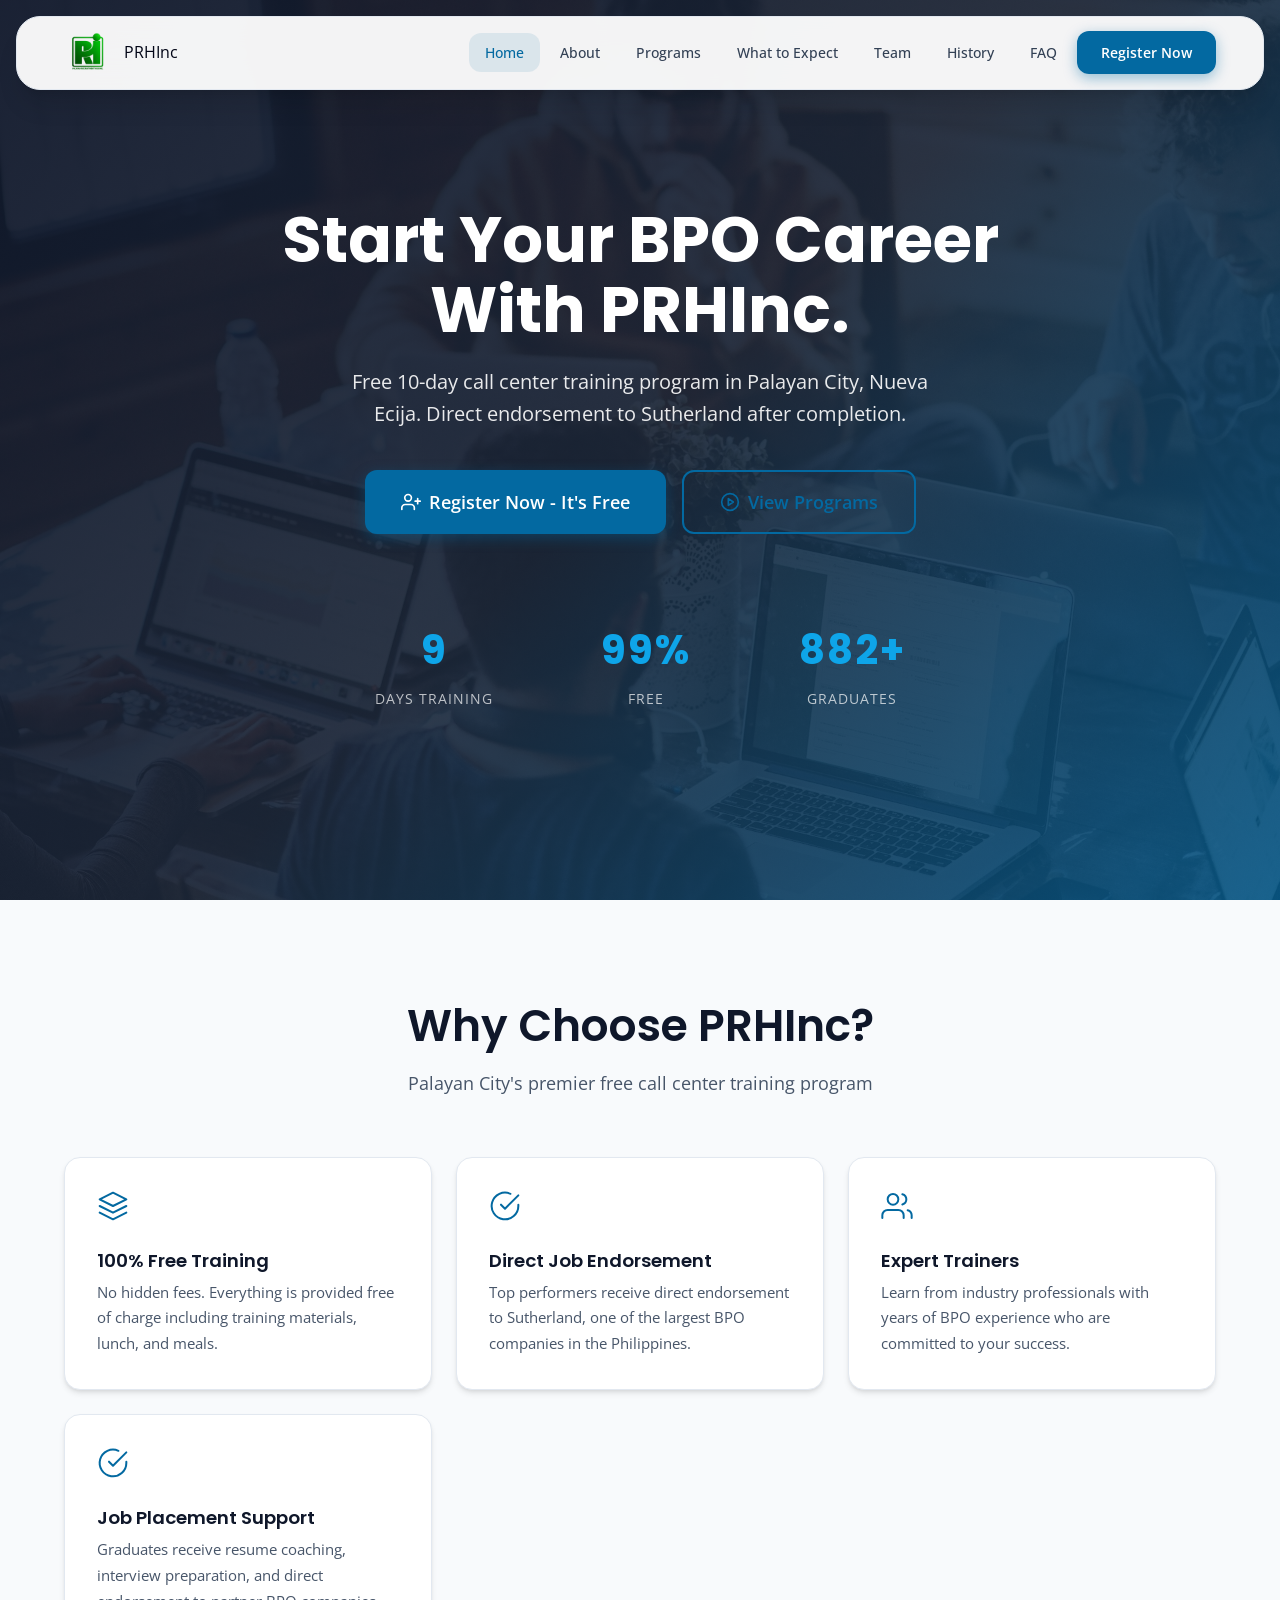
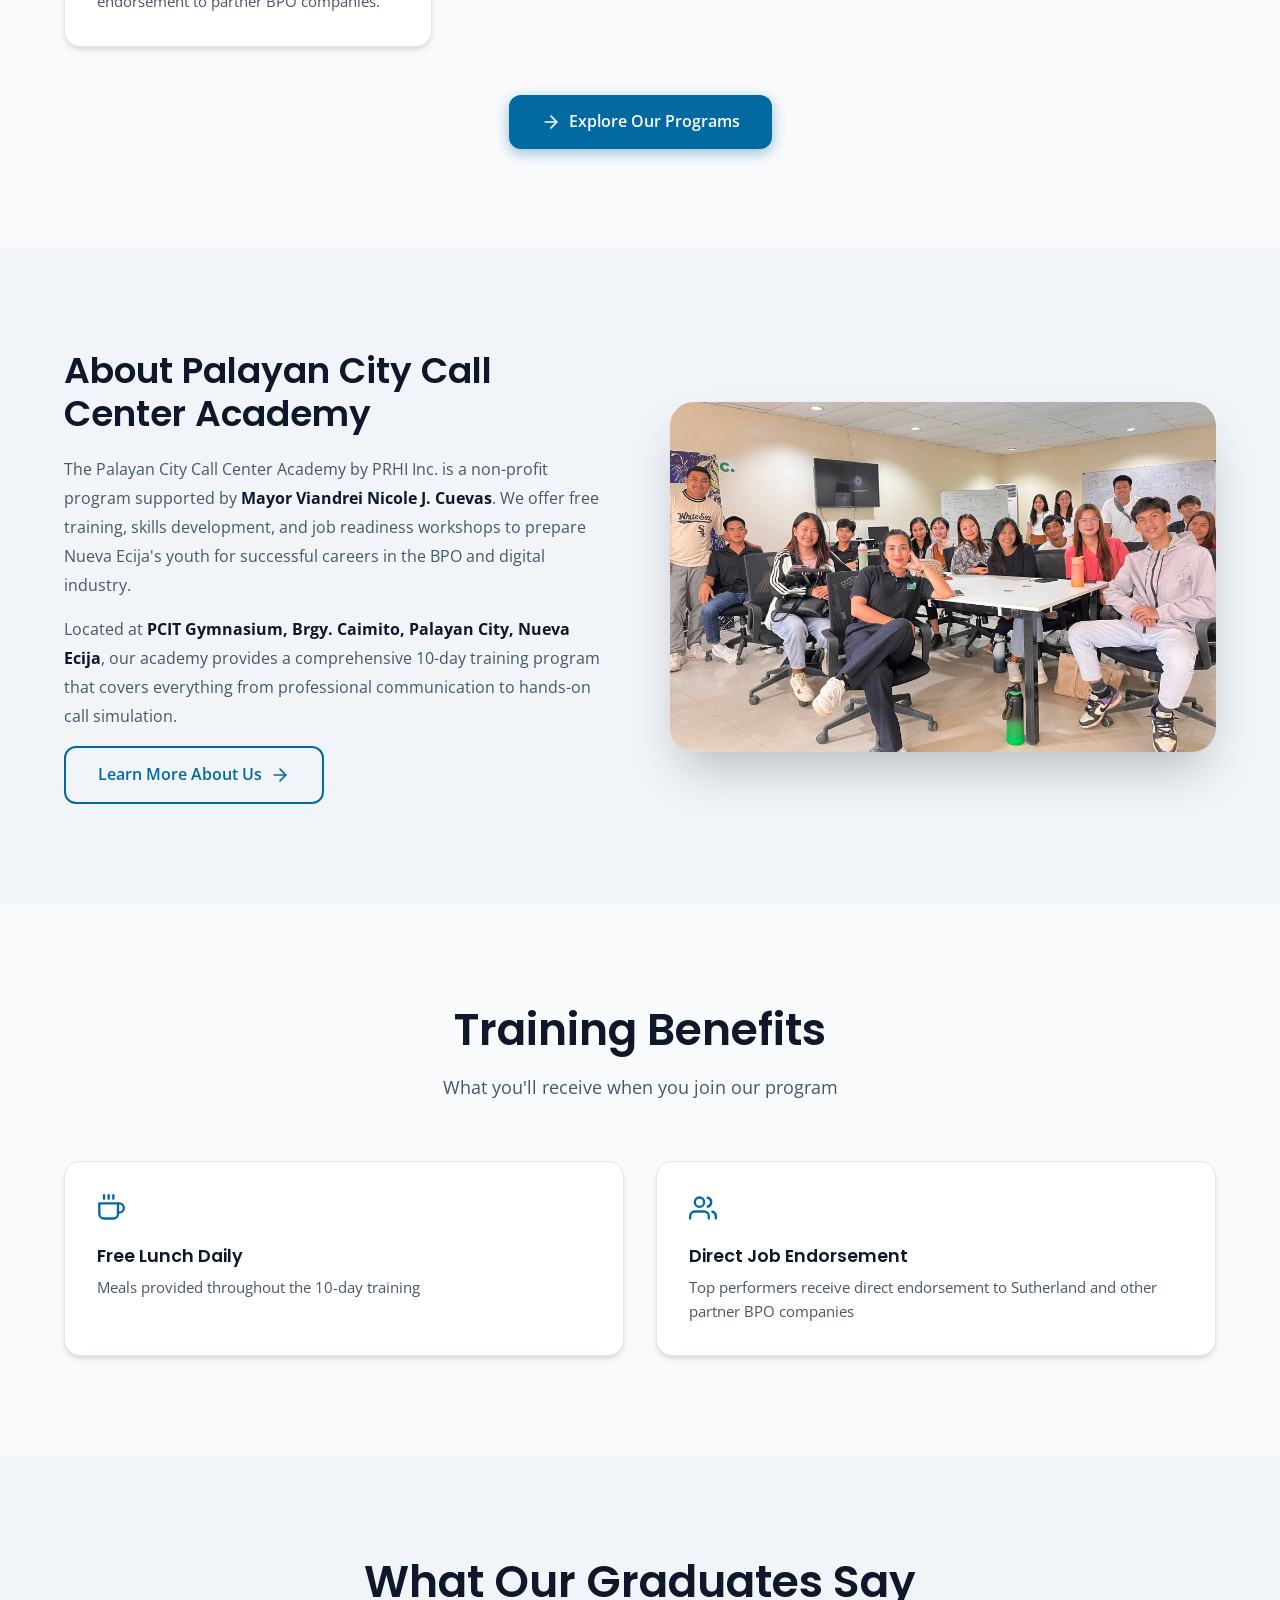
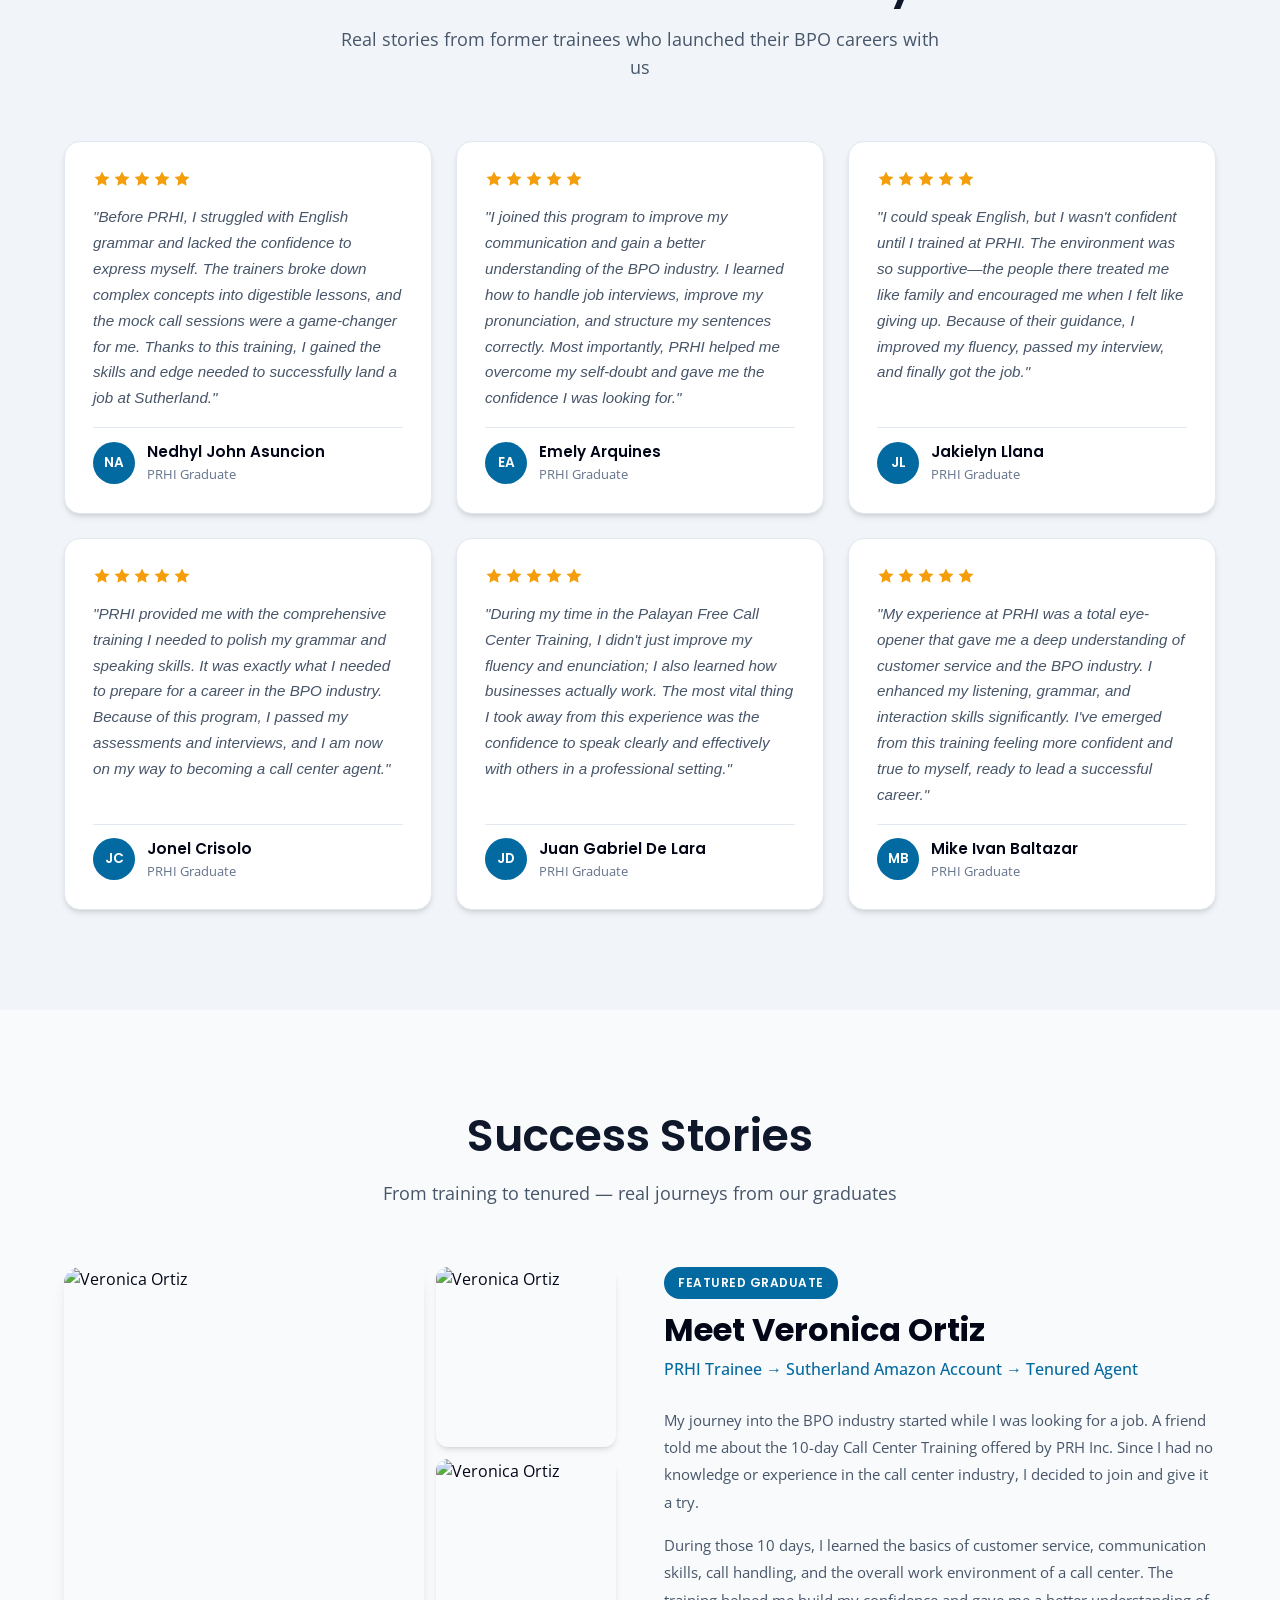
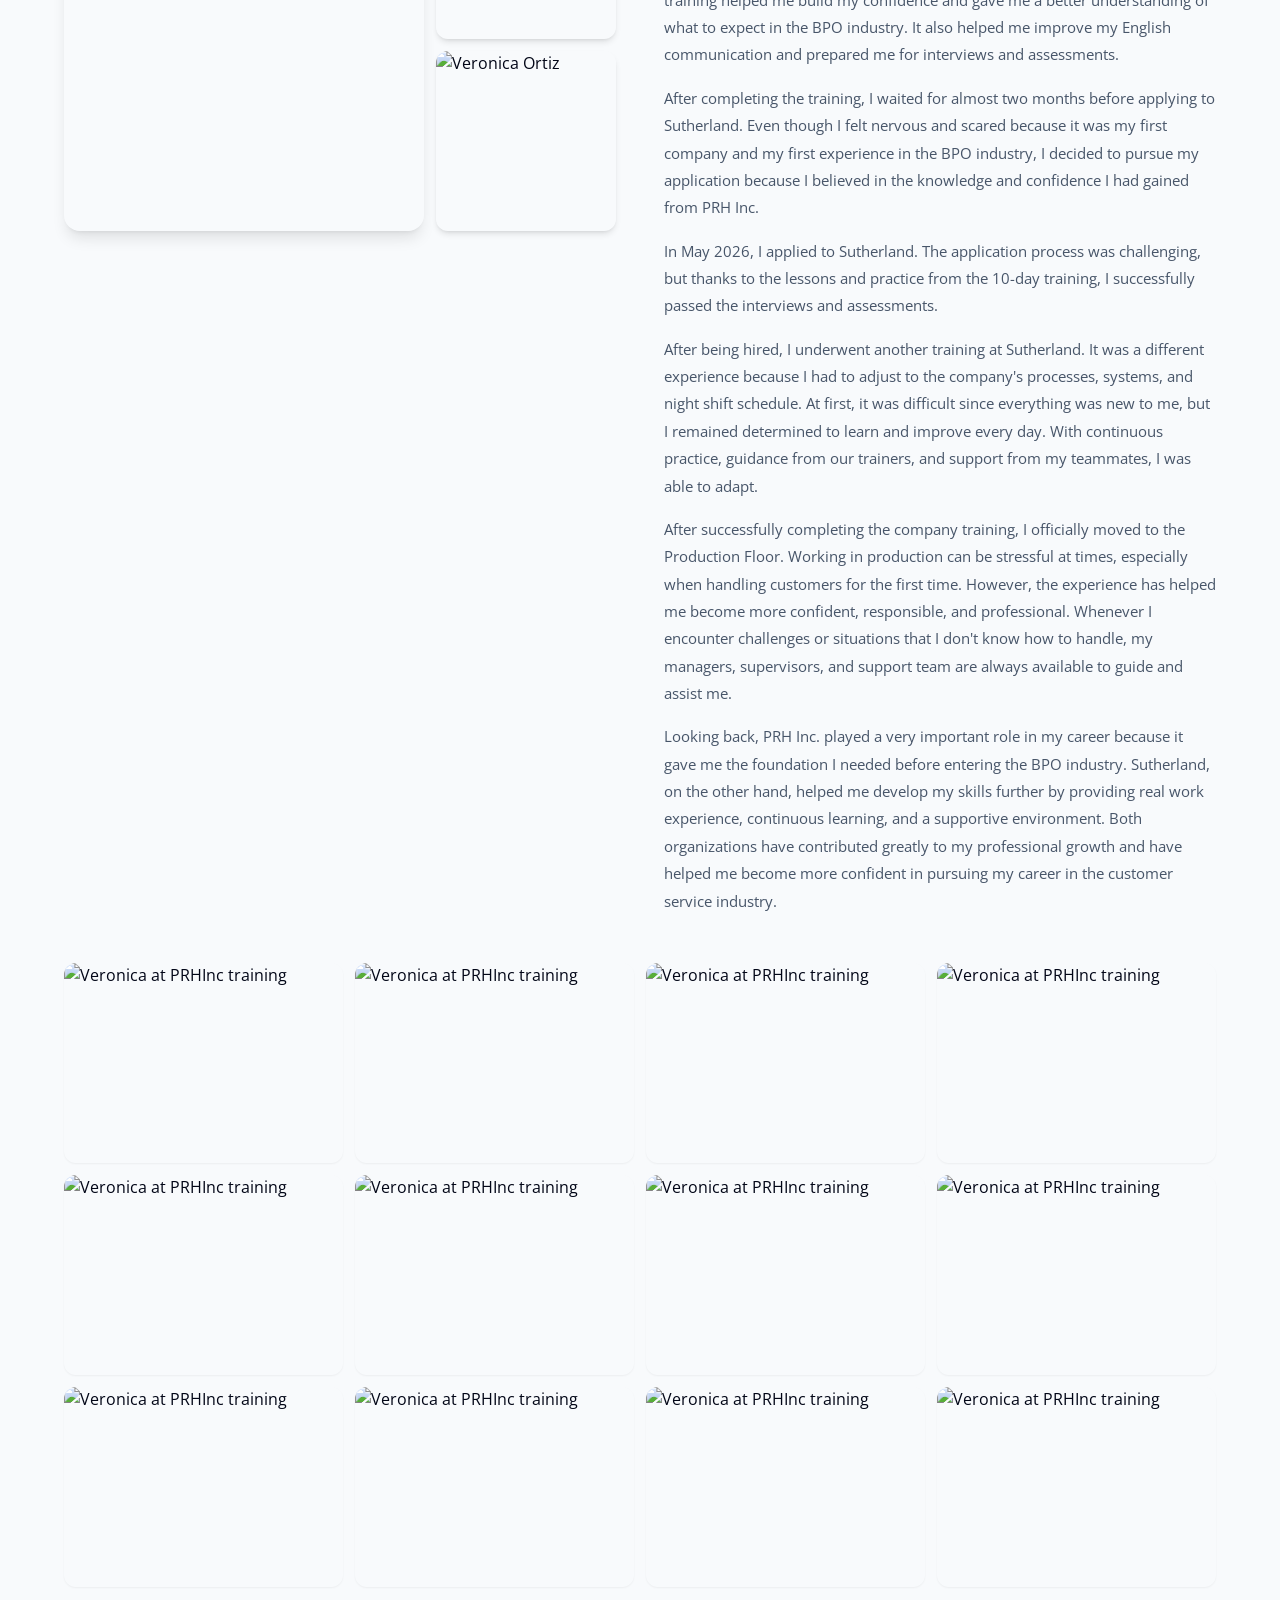
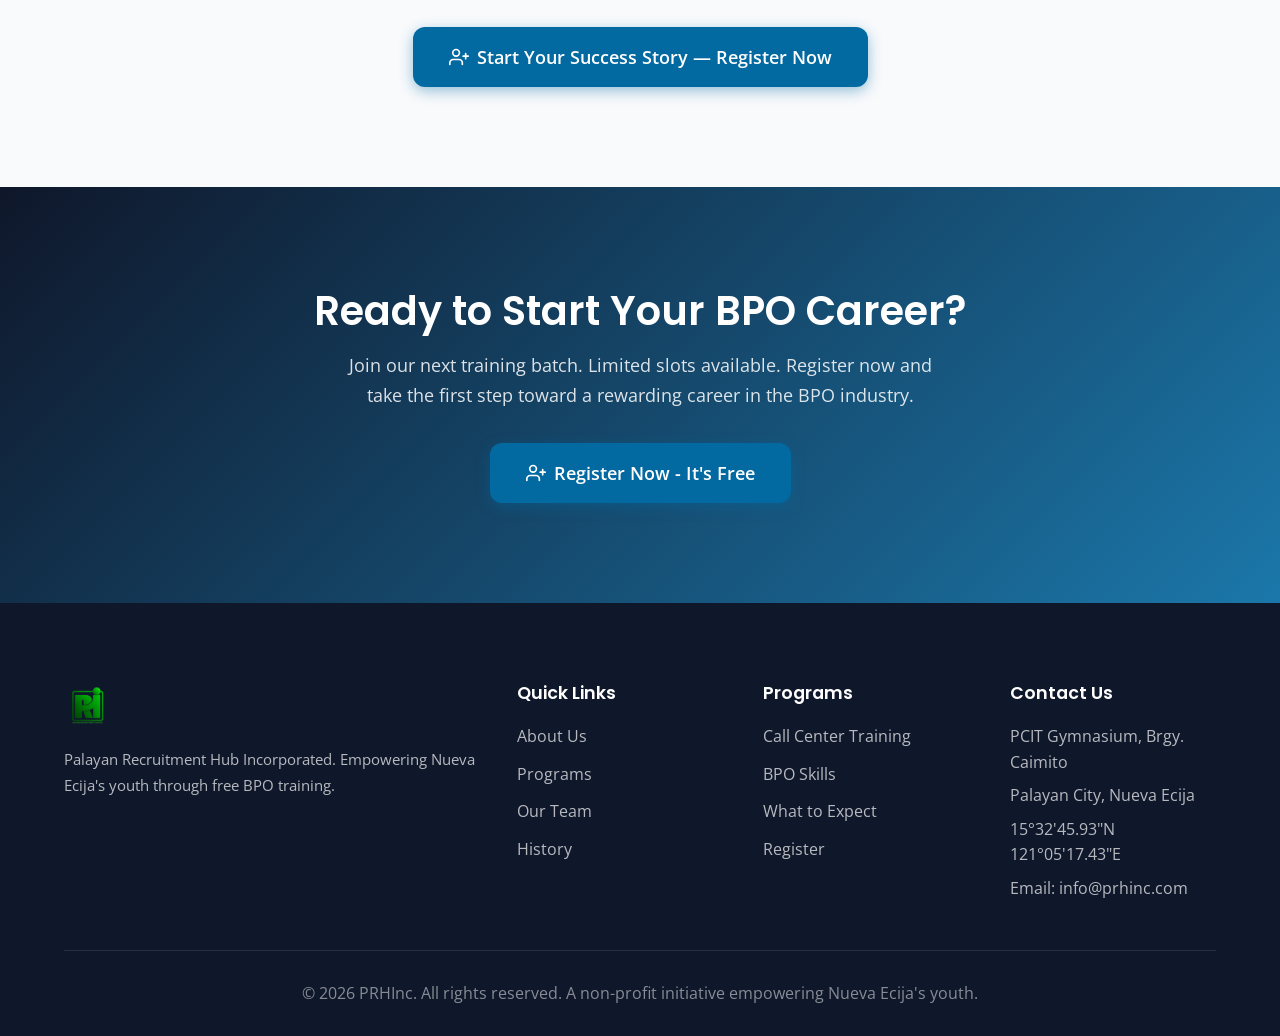
==== commit abf6cfe5: "Add Veronica Ortiz success story section with photo gallery" ====
--- a/index.html
+++ b/index.html
@@ -315,6 +315,67 @@
         </div>
     </section>
 
+    <!-- Success Story: Veronica Ortiz -->
+    <section class="section">
+        <div class="container">
+            <div class="section-header">
+                <h2 class="section-title">Success Stories</h2>
+                <p class="section-subtitle">From training to tenured — real journeys from our graduates</p>
+            </div>
+            <div class="story-hero">
+                <div class="story-hero-images">
+                    <div class="story-hero-main">
+                        <img src="images/veronica/vr1.jpg" alt="Veronica Ortiz" loading="lazy">
+                    </div>
+                    <div class="story-hero-side">
+                        <img src="images/veronica/vr2.jpg" alt="Veronica Ortiz" loading="lazy">
+                        <img src="images/veronica/vr3.jpg" alt="Veronica Ortiz" loading="lazy">
+                        <img src="images/veronica/vr4.jpg" alt="Veronica Ortiz" loading="lazy">
+                    </div>
+                </div>
+                <div class="story-hero-content">
+                    <span class="story-badge">Featured Graduate</span>
+                    <h3 class="story-name">Meet Veronica Ortiz</h3>
+                    <p class="story-tagline">PRHI Trainee → Sutherland Amazon Account → Tenured Agent</p>
+                    <div class="story-text">
+                        <p>My journey into the BPO industry started while I was looking for a job. A friend told me about the 10-day Call Center Training offered by PRH Inc. Since I had no knowledge or experience in the call center industry, I decided to join and give it a try.</p>
+                        <p>During those 10 days, I learned the basics of customer service, communication skills, call handling, and the overall work environment of a call center. The training helped me build my confidence and gave me a better understanding of what to expect in the BPO industry. It also helped me improve my English communication and prepared me for interviews and assessments.</p>
+                        <p>After completing the training, I waited for almost two months before applying to Sutherland. Even though I felt nervous and scared because it was my first company and my first experience in the BPO industry, I decided to pursue my application because I believed in the knowledge and confidence I had gained from PRH Inc.</p>
+                        <p>In May 2026, I applied to Sutherland. The application process was challenging, but thanks to the lessons and practice from the 10-day training, I successfully passed the interviews and assessments.</p>
+                        <p>After being hired, I underwent another training at Sutherland. It was a different experience because I had to adjust to the company's processes, systems, and night shift schedule. At first, it was difficult since everything was new to me, but I remained determined to learn and improve every day. With continuous practice, guidance from our trainers, and support from my teammates, I was able to adapt.</p>
+                        <p>After successfully completing the company training, I officially moved to the Production Floor. Working in production can be stressful at times, especially when handling customers for the first time. However, the experience has helped me become more confident, responsible, and professional. Whenever I encounter challenges or situations that I don't know how to handle, my managers, supervisors, and support team are always available to guide and assist me.</p>
+                        <p>Looking back, PRH Inc. played a very important role in my career because it gave me the foundation I needed before entering the BPO industry. Sutherland, on the other hand, helped me develop my skills further by providing real work experience, continuous learning, and a supportive environment. Both organizations have contributed greatly to my professional growth and have helped me become more confident in pursuing my career in the customer service industry.</p>
+                    </div>
+                </div>
+            </div>
+            <div class="story-gallery">
+                <img src="images/veronica/00095b21-6964-4230-b3eb-bed8cdf54e95.jpg" alt="Veronica at PRHInc training" loading="lazy">
+                <img src="images/veronica/04f1335a-42fa-46f9-a404-dd45667b92a6.jpg" alt="Veronica at PRHInc training" loading="lazy">
+                <img src="images/veronica/13b3ab97-c3b2-4ad2-9031-4a41b533883b.jpg" alt="Veronica at PRHInc training" loading="lazy">
+                <img src="images/veronica/1781208a-2fe2-4770-83a6-684497135c9f.jpg" alt="Veronica at PRHInc training" loading="lazy">
+                <img src="images/veronica/5a43c91f-362e-419f-9c59-e051b1f1cceb.jpg" alt="Veronica at PRHInc training" loading="lazy">
+                <img src="images/veronica/5b7de555-19d7-4ce4-93b6-06fa506d7793.jpg" alt="Veronica at PRHInc training" loading="lazy">
+                <img src="images/veronica/64db947e-0b06-4774-ae1c-9be2ca1b4041.jpg" alt="Veronica at PRHInc training" loading="lazy">
+                <img src="images/veronica/743c9b8c-e0a1-4b12-9398-952c1d07f7dd.jpg" alt="Veronica at PRHInc training" loading="lazy">
+                <img src="images/veronica/8bef08ad-fa91-464a-b828-472587bb9214.jpg" alt="Veronica at PRHInc training" loading="lazy">
+                <img src="images/veronica/9b80ec32-7078-4b8b-983c-deb6dc28e1f9.jpg" alt="Veronica at PRHInc training" loading="lazy">
+                <img src="images/veronica/ea6ab978-6cbb-4829-bdc6-5e7b4b82770c.jpg" alt="Veronica at PRHInc training" loading="lazy">
+                <img src="images/veronica/f4ff7ff3-3d2e-4bbf-96e1-72e348102c0f.jpg" alt="Veronica at PRHInc training" loading="lazy">
+            </div>
+            <div class="story-cta">
+                <a href="register.html" class="btn btn-accent btn-lg">
+                    <svg xmlns="http://www.w3.org/2000/svg" width="20" height="20" viewBox="0 0 24 24" fill="none" stroke="currentColor" stroke-width="2" stroke-linecap="round" stroke-linejoin="round">
+                        <path d="M16 21v-2a4 4 0 0 0-4-4H5a4 4 0 0 0-4 4v2"></path>
+                        <circle cx="8.5" cy="7" r="4"></circle>
+                        <line x1="20" y1="8" x2="20" y2="14"></line>
+                        <line x1="23" y1="11" x2="17" y2="11"></line>
+                    </svg>
+                    Start Your Success Story — Register Now
+                </a>
+            </div>
+        </div>
+    </section>
+
     <!-- CTA Section -->
     <section class="section cta-section">
         <div class="container">
--- a/css/styles.css
+++ b/css/styles.css
@@ -1676,6 +1676,157 @@
     line-height: 1.6;
 }
 
+/* Success Story */
+.story-hero {
+    display: grid;
+    grid-template-columns: 1fr 1fr;
+    gap: 48px;
+    align-items: start;
+    margin-bottom: 48px;
+}
+
+.story-hero-images {
+    display: grid;
+    grid-template-columns: 2fr 1fr;
+    gap: 12px;
+    position: sticky;
+    top: 100px;
+}
+
+.story-hero-main {
+    border-radius: var(--radius-lg);
+    overflow: hidden;
+    box-shadow: var(--shadow-md);
+}
+
+.story-hero-main img {
+    width: 100%;
+    height: 100%;
+    object-fit: cover;
+    display: block;
+    min-height: 400px;
+}
+
+.story-hero-side {
+    display: flex;
+    flex-direction: column;
+    gap: 12px;
+}
+
+.story-hero-side img {
+    width: 100%;
+    border-radius: var(--radius);
+    box-shadow: var(--shadow);
+    object-fit: cover;
+    aspect-ratio: 1;
+}
+
+.story-badge {
+    display: inline-block;
+    background: var(--accent);
+    color: var(--white);
+    font-family: var(--font-heading);
+    font-size: 0.75rem;
+    font-weight: 600;
+    padding: 6px 14px;
+    border-radius: 20px;
+    text-transform: uppercase;
+    letter-spacing: 0.5px;
+    margin-bottom: 12px;
+}
+
+.story-name {
+    font-family: var(--font-heading);
+    font-size: clamp(1.5rem, 3vw, 2rem);
+    font-weight: 700;
+    color: var(--text);
+    margin-bottom: 8px;
+}
+
+.story-tagline {
+    font-size: 1rem;
+    color: var(--accent);
+    font-weight: 500;
+    margin-bottom: 24px;
+}
+
+.story-text {
+    display: flex;
+    flex-direction: column;
+    gap: 16px;
+}
+
+.story-text p {
+    font-size: 0.95rem;
+    line-height: 1.8;
+    color: var(--text-muted);
+}
+
+.story-gallery {
+    display: grid;
+    grid-template-columns: repeat(4, 1fr);
+    gap: 12px;
+    margin-bottom: 40px;
+}
+
+.story-gallery img {
+    width: 100%;
+    height: 200px;
+    object-fit: cover;
+    border-radius: var(--radius);
+    box-shadow: var(--shadow-sm);
+    transition: var(--transition);
+}
+
+.story-gallery img:hover {
+    box-shadow: var(--shadow-md);
+    transform: scale(1.02);
+}
+
+.story-cta {
+    text-align: center;
+}
+
+@media (max-width: 1024px) {
+    .story-hero {
+        grid-template-columns: 1fr;
+        gap: 32px;
+    }
+
+    .story-hero-images {
+        position: static;
+        grid-template-columns: 1fr 1fr;
+        max-height: 350px;
+    }
+
+    .story-hero-main img {
+        min-height: 280px;
+    }
+
+    .story-gallery {
+        grid-template-columns: repeat(3, 1fr);
+    }
+}
+
+@media (max-width: 640px) {
+    .story-hero-images {
+        grid-template-columns: 1fr 1fr;
+        max-height: 280px;
+    }
+
+    .story-hero-main img {
+        min-height: 200px;
+    }
+
+    .story-gallery {
+        grid-template-columns: repeat(2, 1fr);
+    }
+
+    .story-gallery img {
+        height: 150px;
+    }
+}
+
 /* CTA Section */
 .cta-section {
     background: linear-gradient(135deg, var(--primary) 0%, rgba(3, 105, 161, 0.9) 100%);
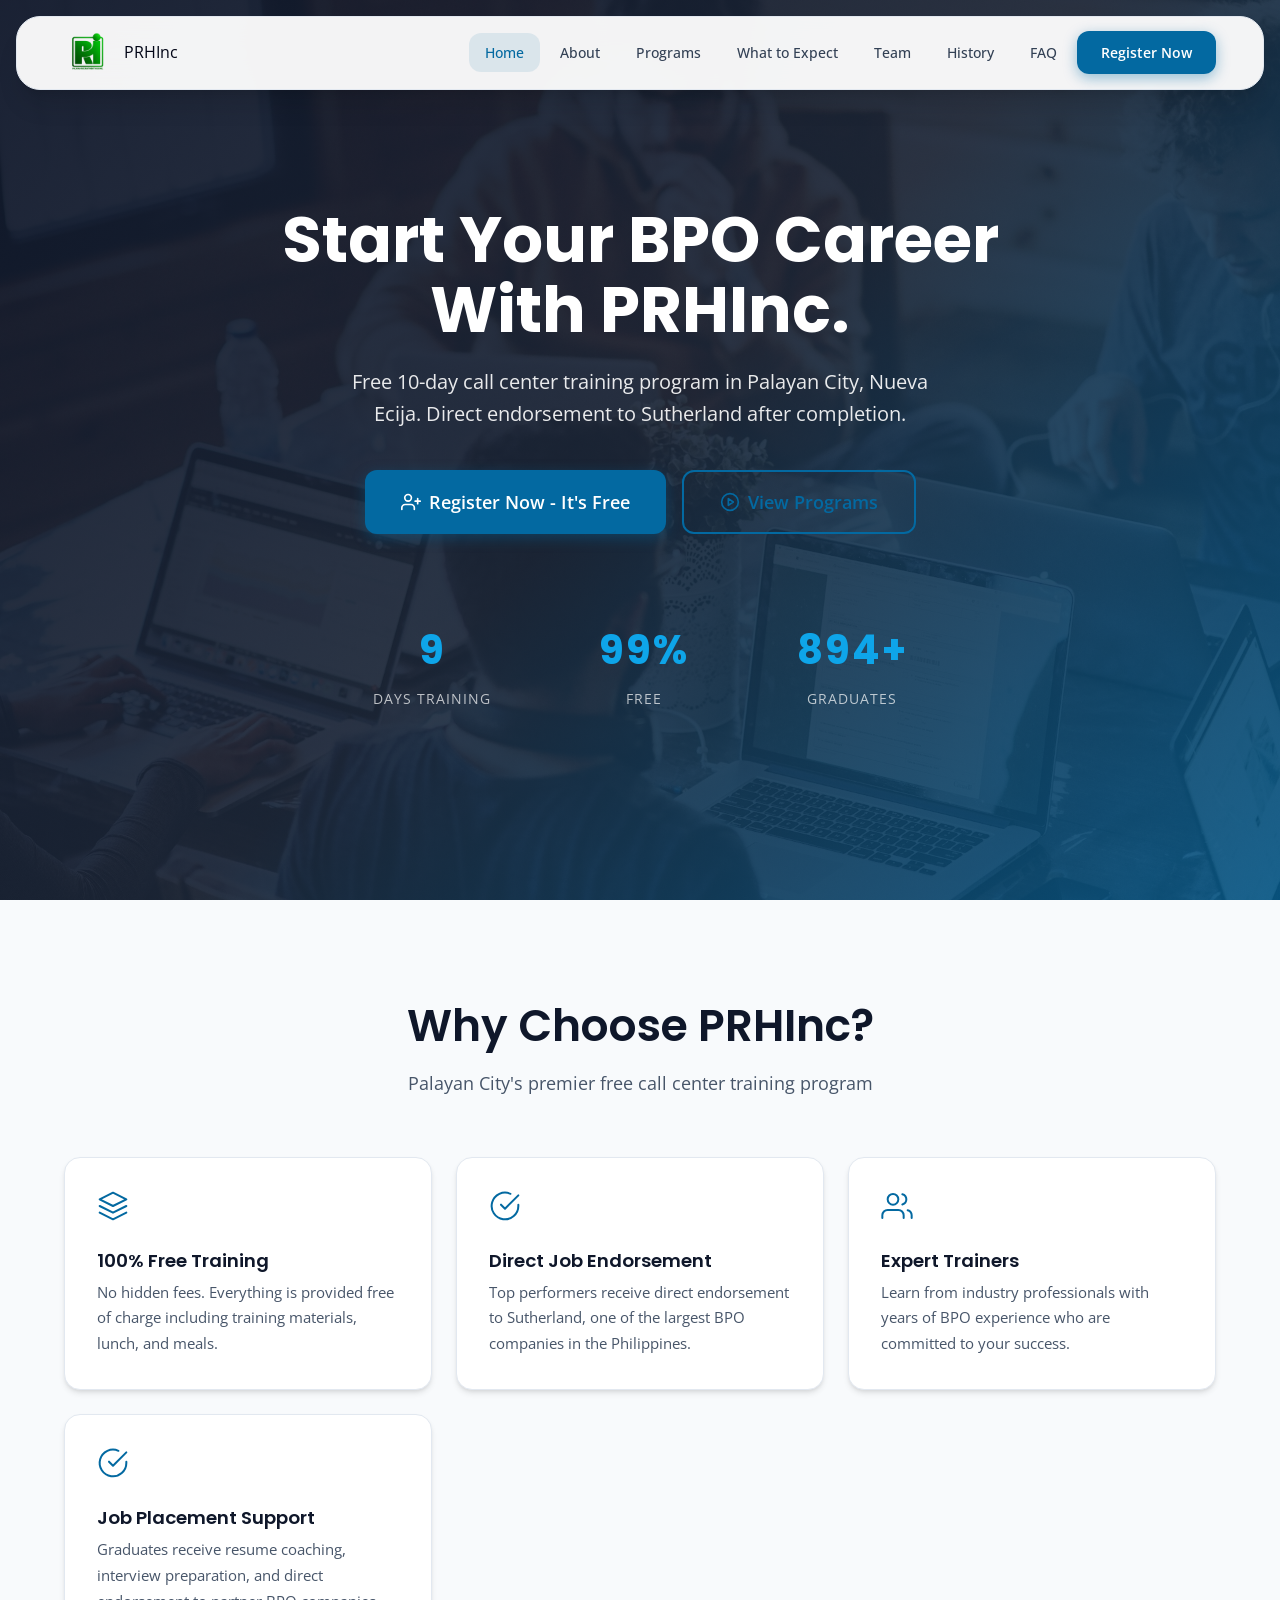
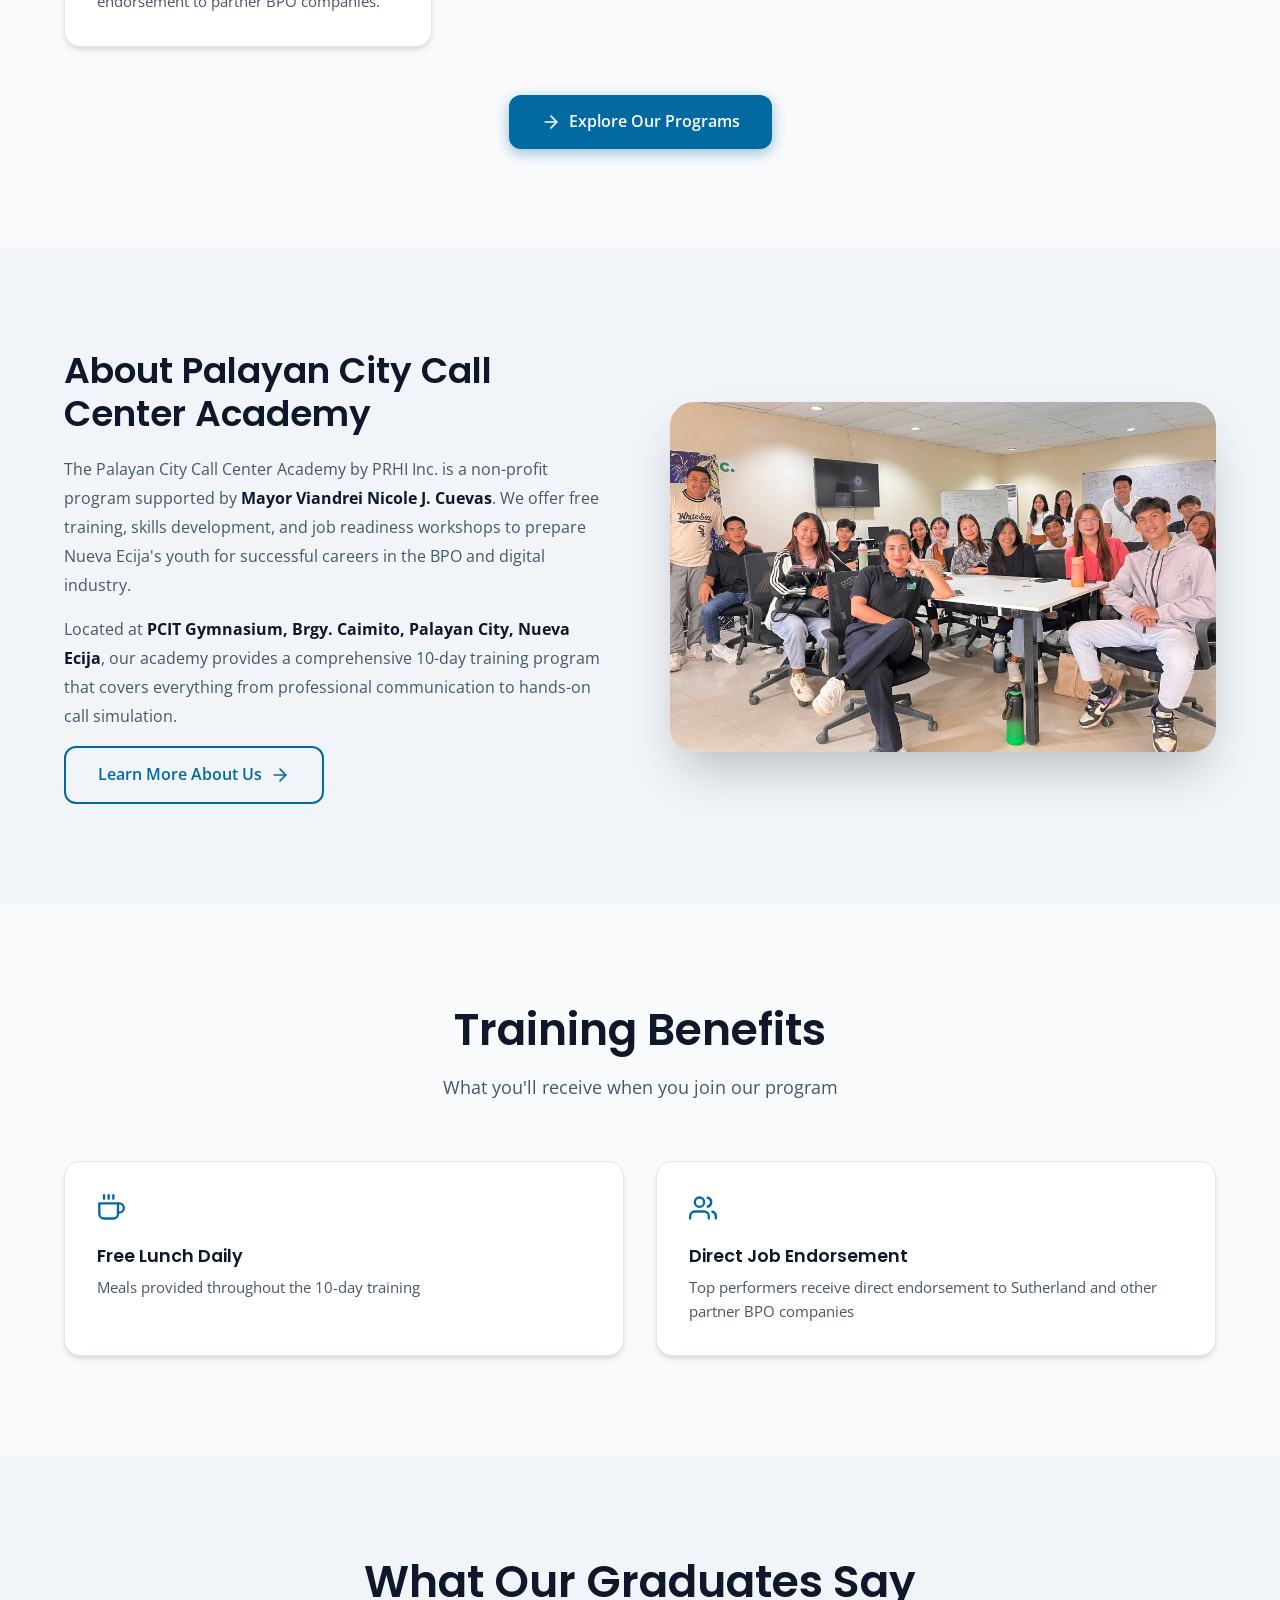
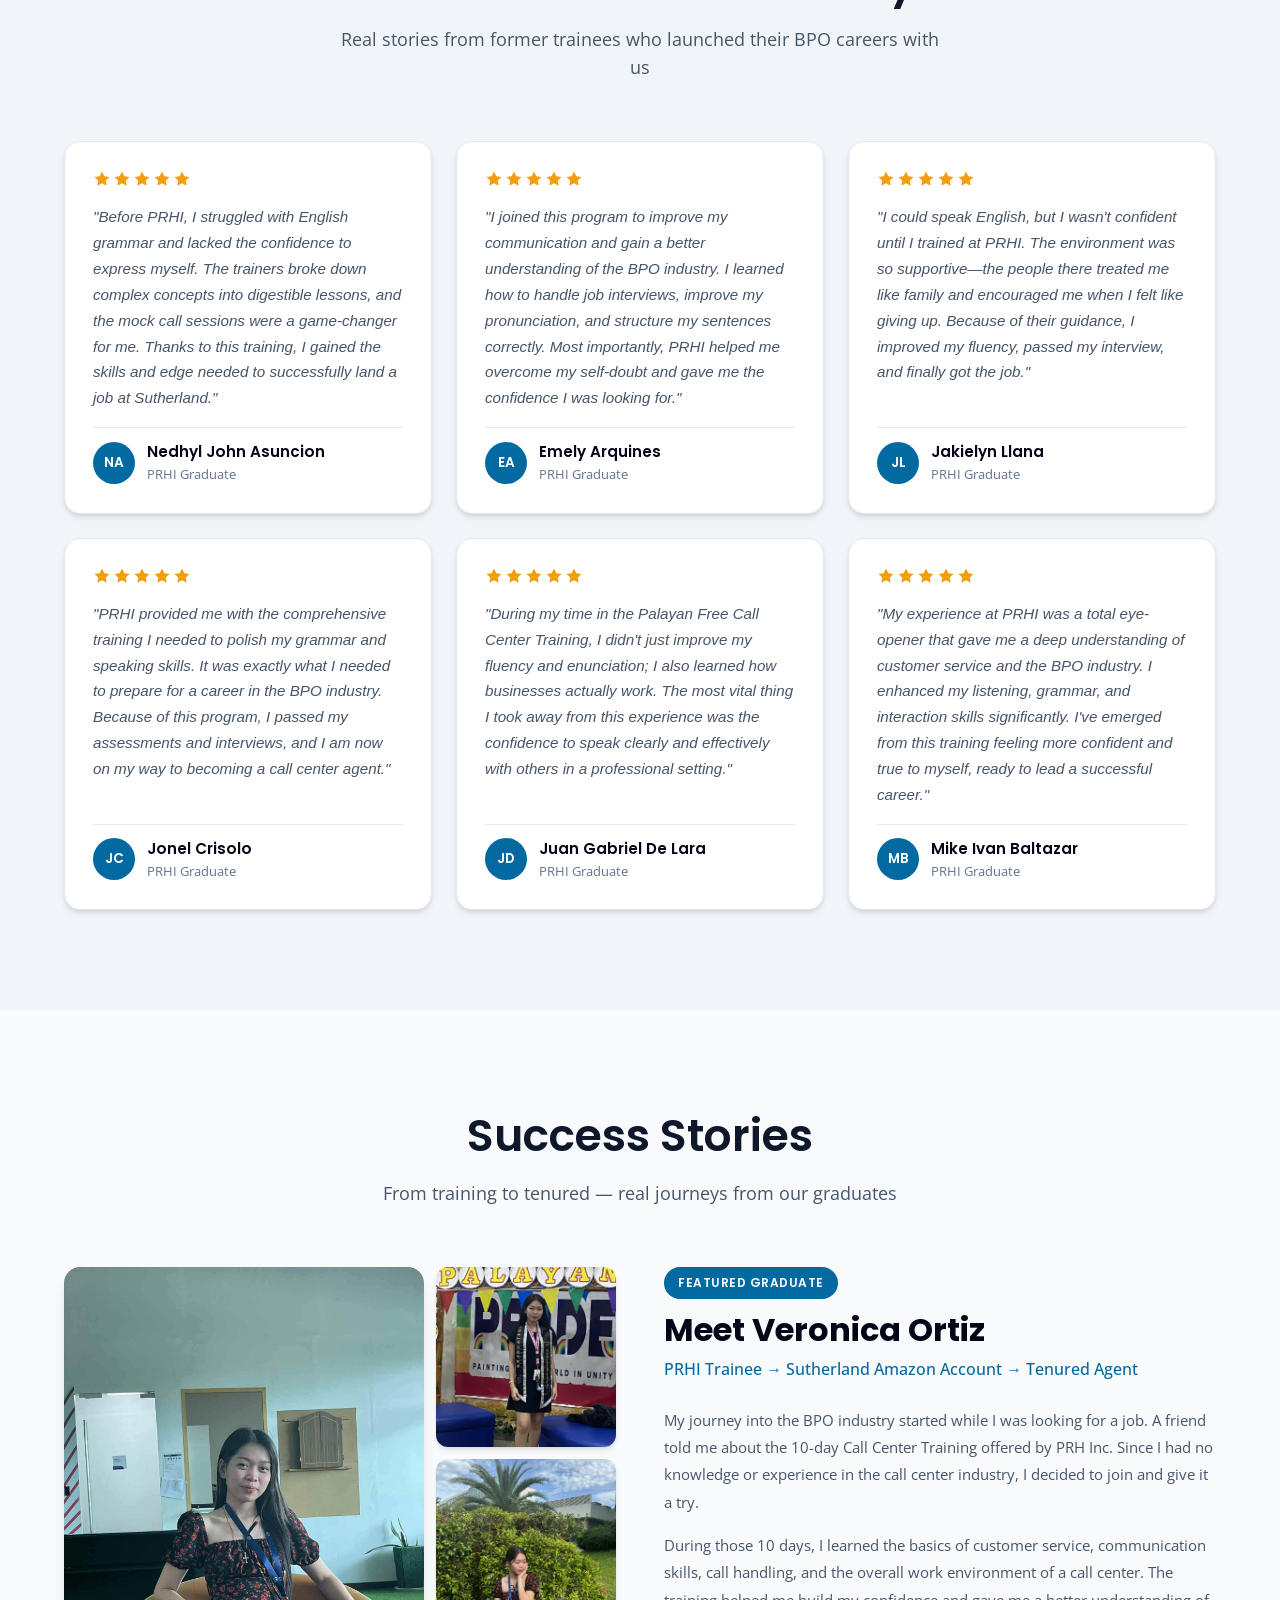
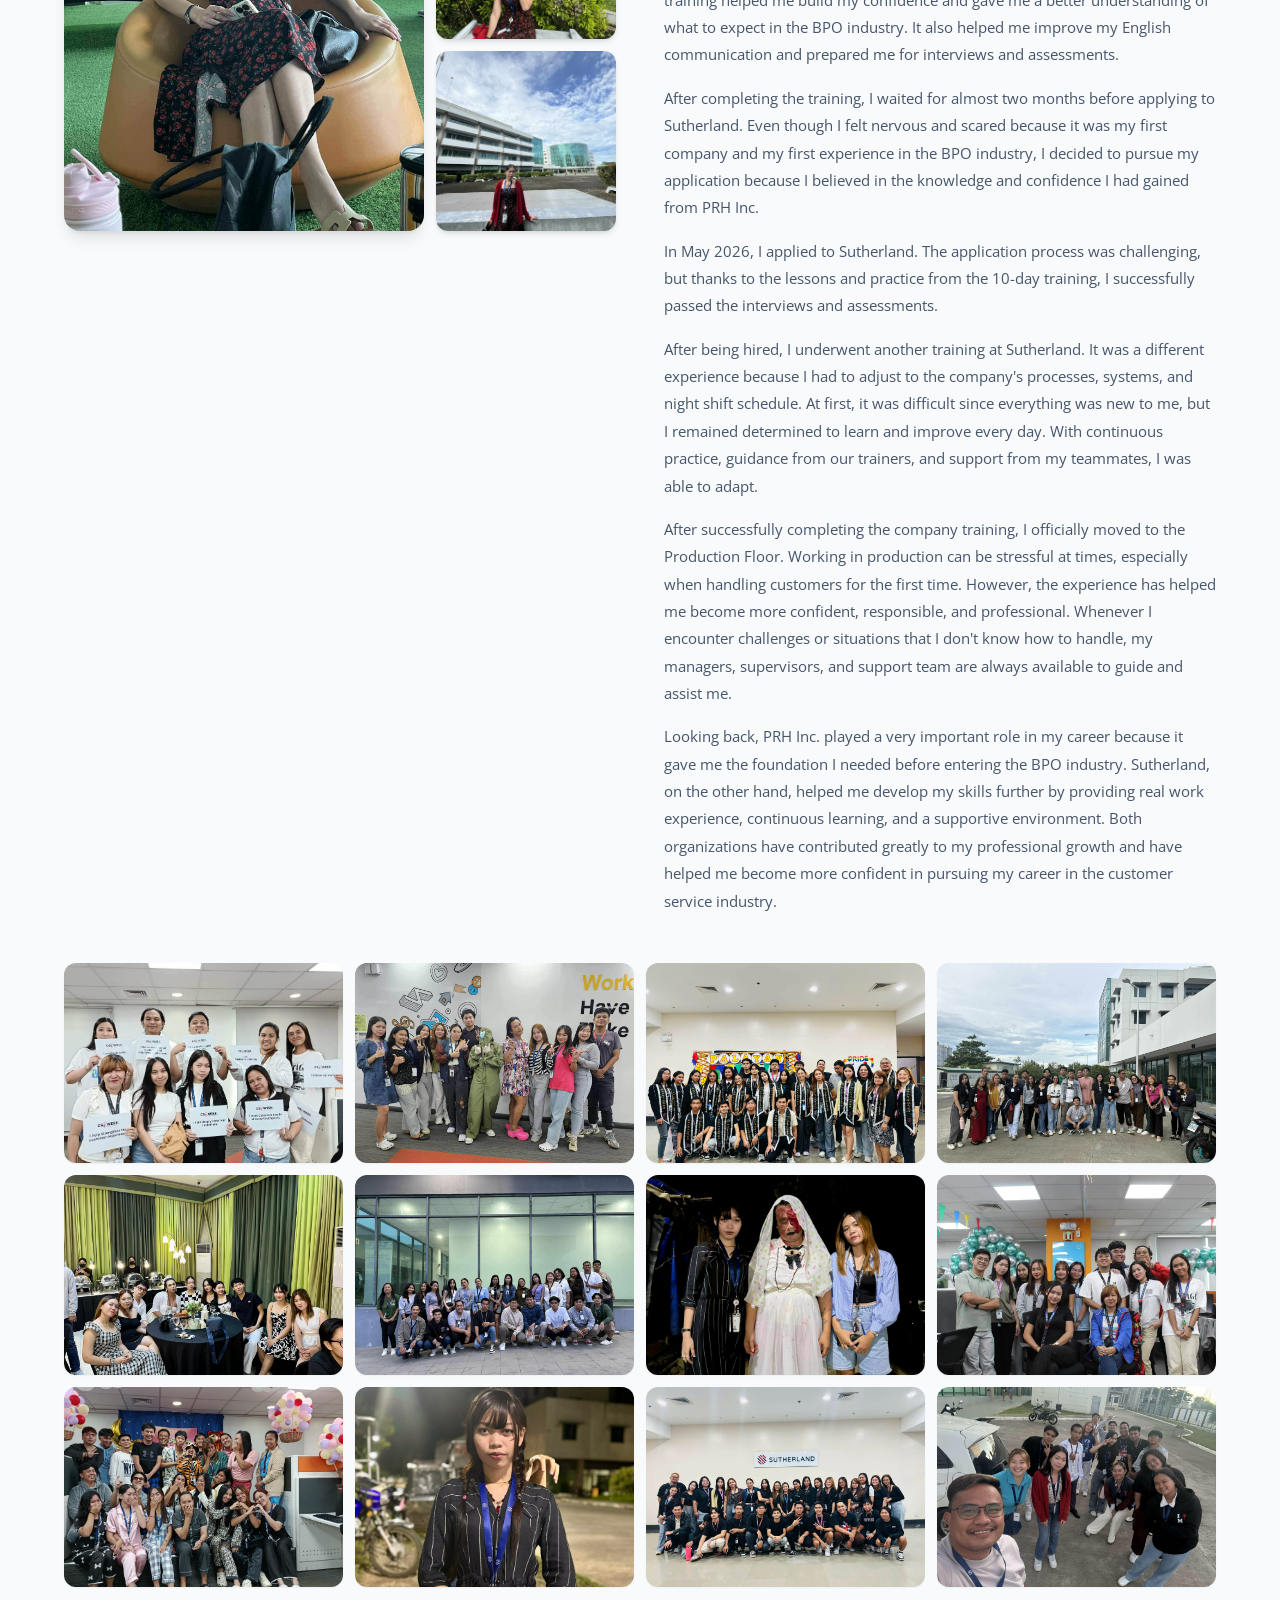
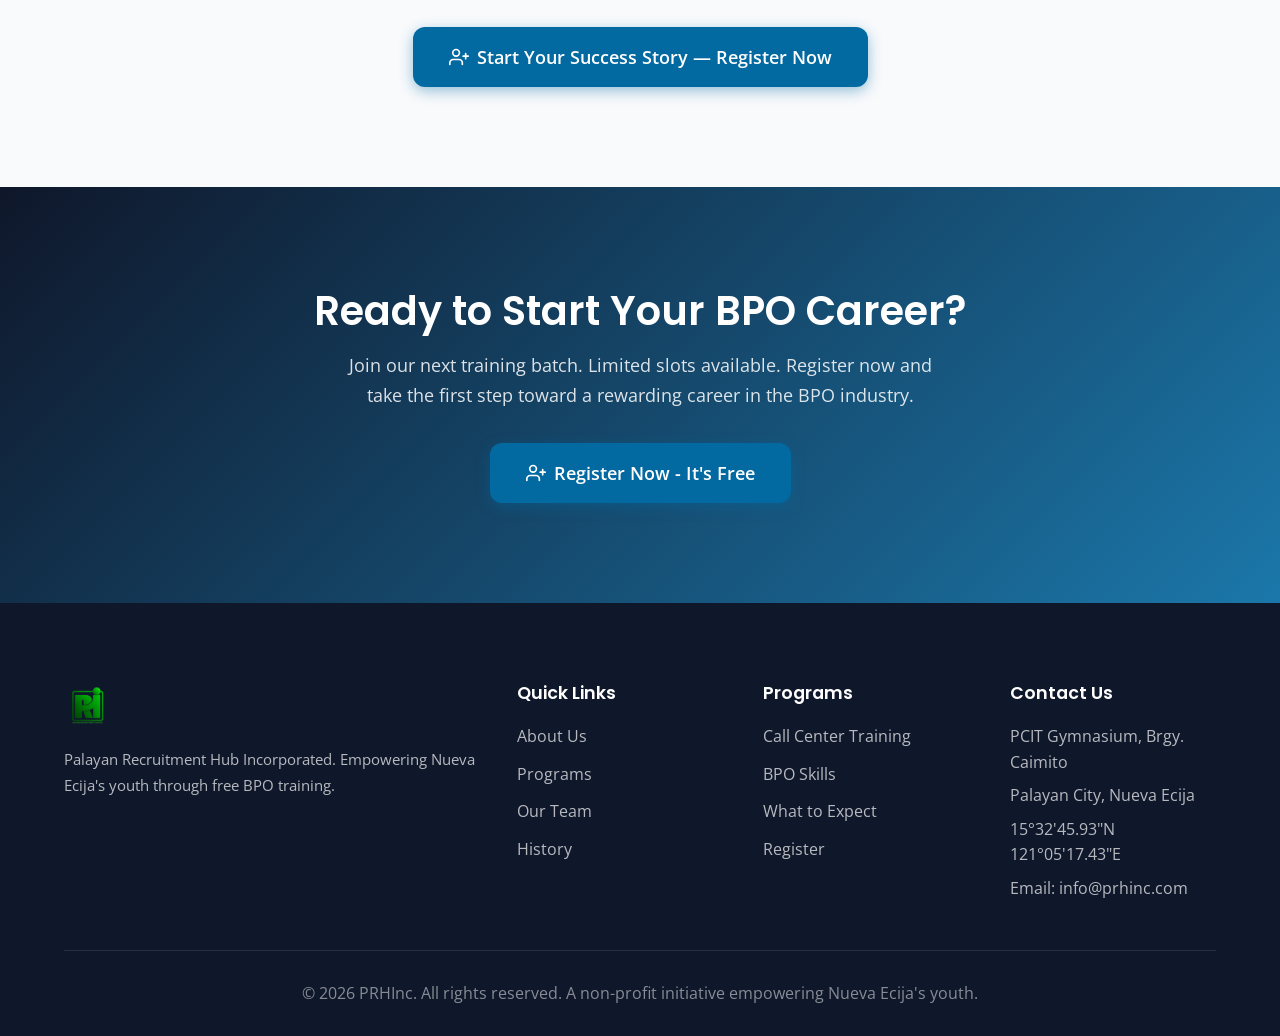
==== commit 05f4cd6d: "Add lightbox modal for Veronica photos with prev/next navigation" ====
--- a/index.html
+++ b/index.html
@@ -435,6 +435,19 @@
         </div>
     </footer>
 
+    <!-- Lightbox Modal -->
+    <div class="lightbox" id="lightbox">
+        <button class="lightbox-close" id="lightboxClose" aria-label="Close">&times;</button>
+        <button class="lightbox-prev" id="lightboxPrev" aria-label="Previous">
+            <svg xmlns="http://www.w3.org/2000/svg" width="32" height="32" viewBox="0 0 24 24" fill="none" stroke="currentColor" stroke-width="2" stroke-linecap="round" stroke-linejoin="round"><polyline points="15 18 9 12 15 6"></polyline></svg>
+        </button>
+        <img class="lightbox-img" id="lightboxImg" src="" alt="">
+        <button class="lightbox-next" id="lightboxNext" aria-label="Next">
+            <svg xmlns="http://www.w3.org/2000/svg" width="32" height="32" viewBox="0 0 24 24" fill="none" stroke="currentColor" stroke-width="2" stroke-linecap="round" stroke-linejoin="round"><polyline points="9 18 15 12 9 6"></polyline></svg>
+        </button>
+        <div class="lightbox-counter" id="lightboxCounter"></div>
+    </div>
+
     <script src="js/ui-components.js"></script>
     <script src="js/main.js"></script>
 </body>
--- a/css/styles.css
+++ b/css/styles.css
@@ -1697,6 +1697,7 @@
     border-radius: var(--radius-lg);
     overflow: hidden;
     box-shadow: var(--shadow-md);
+    min-height: 400px;
 }
 
 .story-hero-main img {
@@ -1704,7 +1705,6 @@
     height: 100%;
     object-fit: cover;
     display: block;
-    min-height: 400px;
 }
 
 .story-hero-side {
@@ -1799,7 +1799,7 @@
         max-height: 350px;
     }
 
-    .story-hero-main img {
+    .story-hero-main {
         min-height: 280px;
     }
 
@@ -1814,7 +1814,7 @@
         max-height: 280px;
     }
 
-    .story-hero-main img {
+    .story-hero-main {
         min-height: 200px;
     }
 
@@ -2671,6 +2671,117 @@
     }
 }
 
+/* Lightbox */
+.lightbox {
+    display: none;
+    position: fixed;
+    inset: 0;
+    background: rgba(0, 0, 0, 0.92);
+    z-index: 9999;
+    align-items: center;
+    justify-content: center;
+    animation: fadeIn 0.2s ease;
+}
+
+.lightbox.active {
+    display: flex;
+}
+
+@keyframes fadeIn {
+    from { opacity: 0; }
+    to { opacity: 1; }
+}
+
+.lightbox-img {
+    max-width: 90vw;
+    max-height: 85vh;
+    object-fit: contain;
+    border-radius: var(--radius);
+    box-shadow: 0 20px 60px rgba(0, 0, 0, 0.5);
+    animation: zoomIn 0.25s ease;
+    user-select: none;
+}
+
+@keyframes zoomIn {
+    from { transform: scale(0.9); opacity: 0; }
+    to { transform: scale(1); opacity: 1; }
+}
+
+.lightbox-close {
+    position: absolute;
+    top: 20px;
+    right: 24px;
+    background: none;
+    border: none;
+    color: var(--white);
+    font-size: 2.5rem;
+    cursor: pointer;
+    line-height: 1;
+    padding: 8px;
+    transition: var(--transition);
+    z-index: 10;
+}
+
+.lightbox-close:hover {
+    color: var(--accent-light);
+    transform: scale(1.1);
+}
+
+.lightbox-prev,
+.lightbox-next {
+    position: absolute;
+    top: 50%;
+    transform: translateY(-50%);
+    background: rgba(255, 255, 255, 0.1);
+    border: none;
+    color: var(--white);
+    cursor: pointer;
+    padding: 12px;
+    border-radius: 50%;
+    transition: var(--transition);
+    backdrop-filter: blur(4px);
+}
+
+.lightbox-prev { left: 20px; }
+.lightbox-next { right: 20px; }
+
+.lightbox-prev:hover,
+.lightbox-next:hover {
+    background: rgba(255, 255, 255, 0.25);
+}
+
+.lightbox-counter {
+    position: absolute;
+    bottom: 20px;
+    left: 50%;
+    transform: translateX(-50%);
+    color: rgba(255, 255, 255, 0.7);
+    font-size: 0.9rem;
+    font-family: var(--font-heading);
+}
+
+@media (max-width: 640px) {
+    .lightbox-prev,
+    .lightbox-next {
+        padding: 8px;
+    }
+
+    .lightbox-prev { left: 10px; }
+    .lightbox-next { right: 10px; }
+
+    .lightbox-prev svg,
+    .lightbox-next svg {
+        width: 24px;
+        height: 24px;
+    }
+
+    .lightbox-close {
+        top: 12px;
+        right: 16px;
+        font-size: 2rem;
+    }
+}
+
 /* Reduced Motion */
 @media (prefers-reduced-motion: reduce) {
     * {
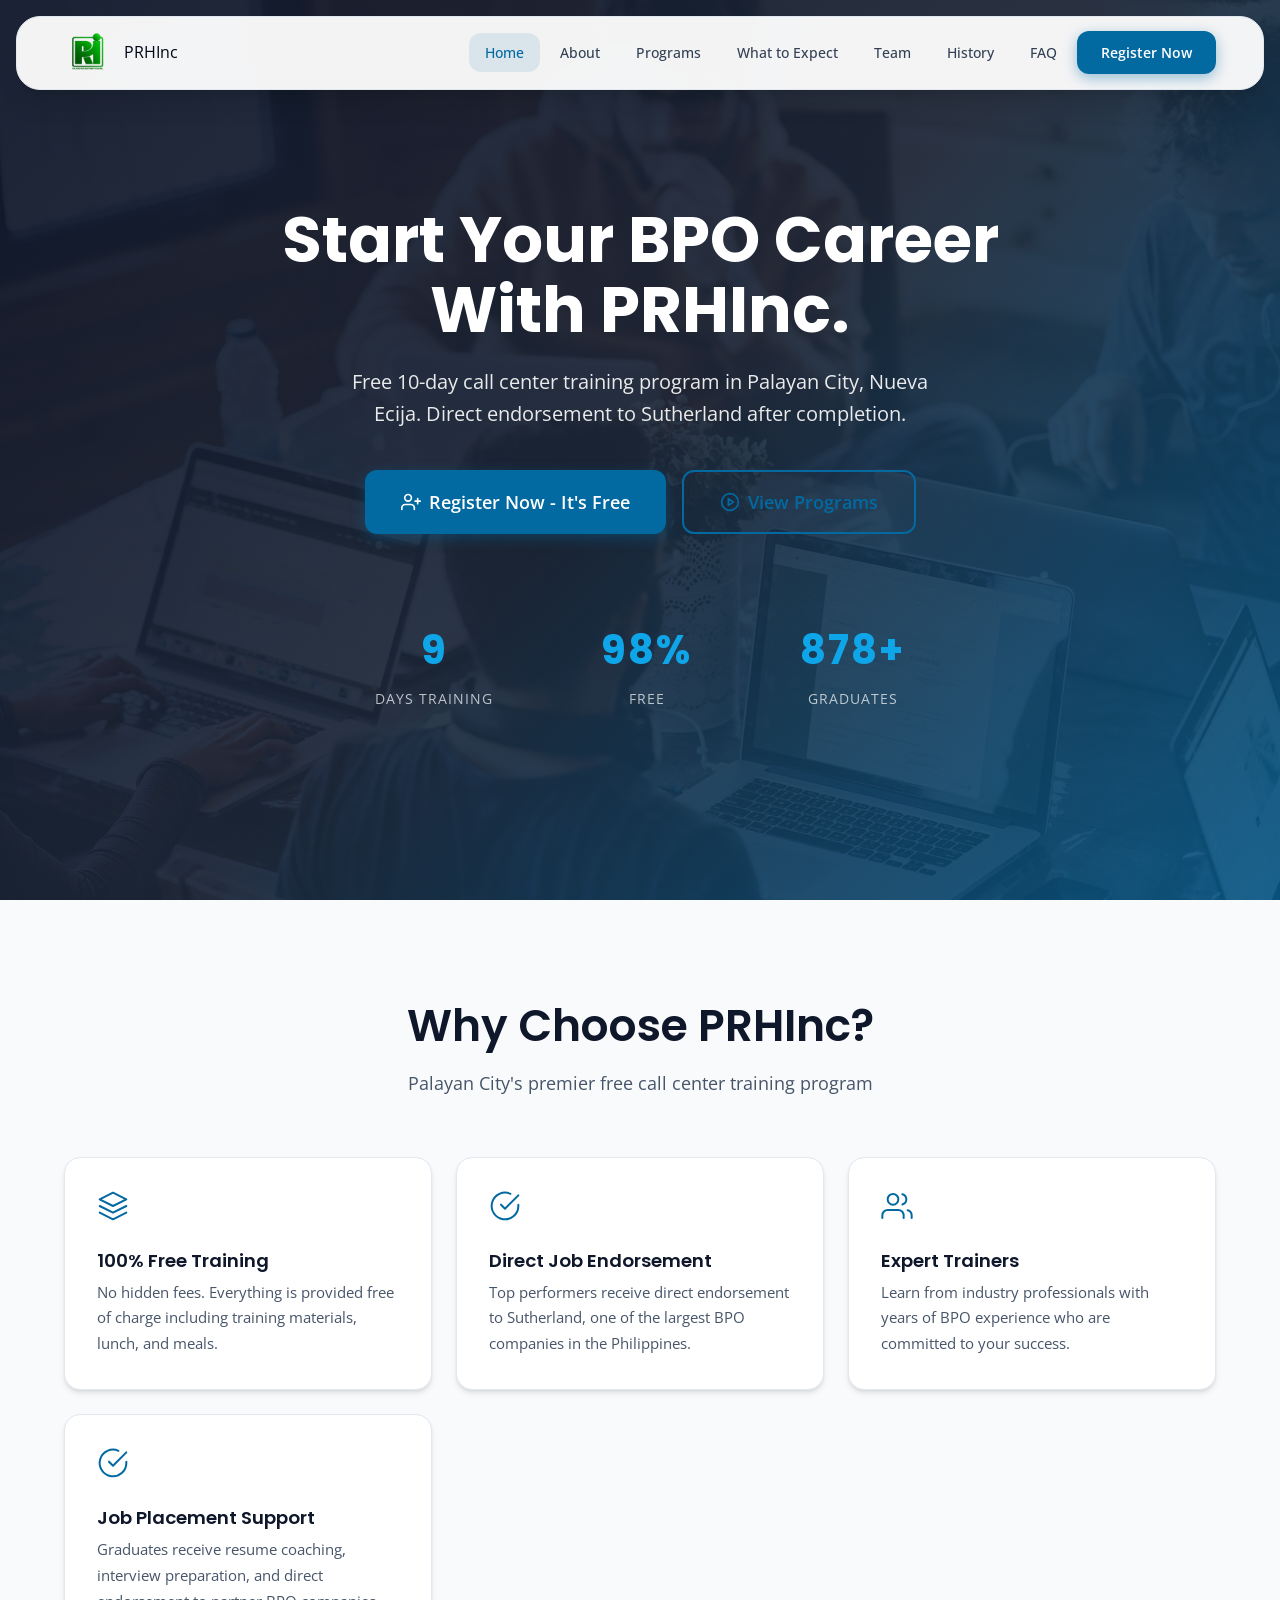
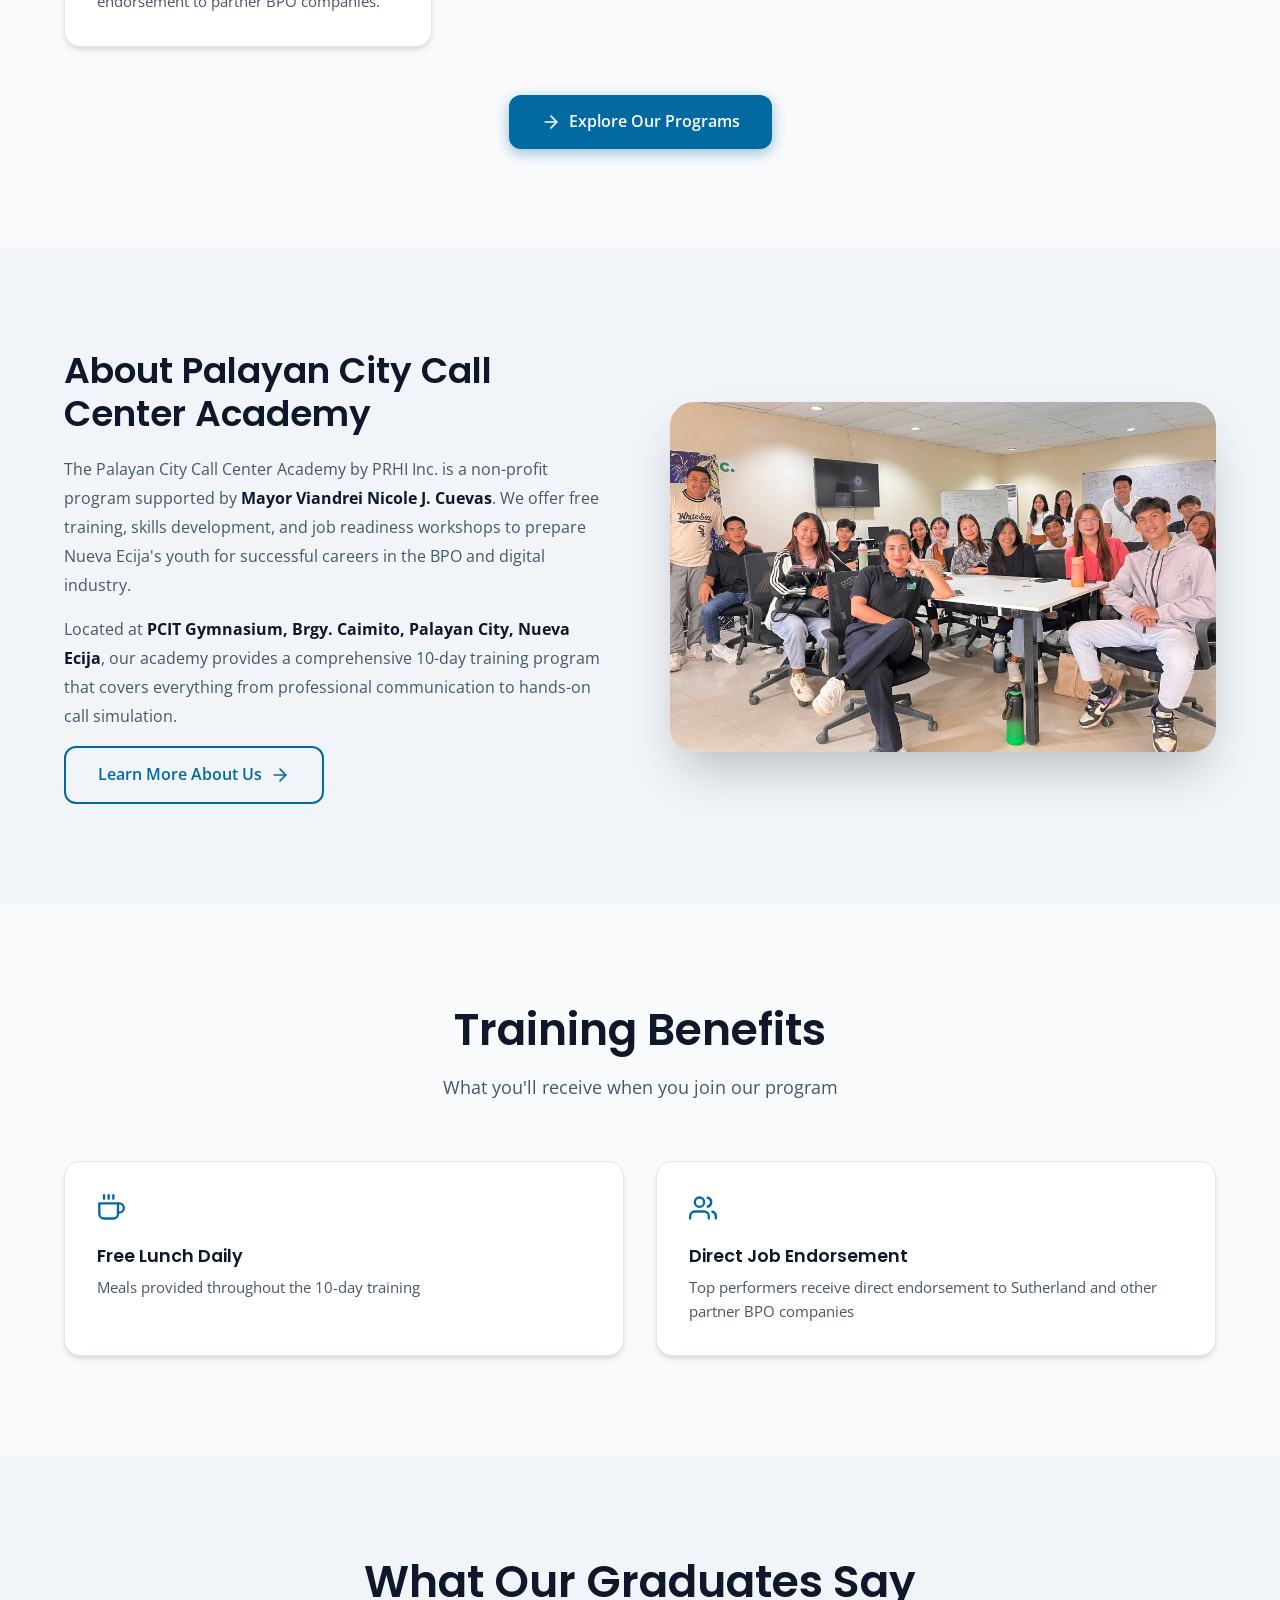
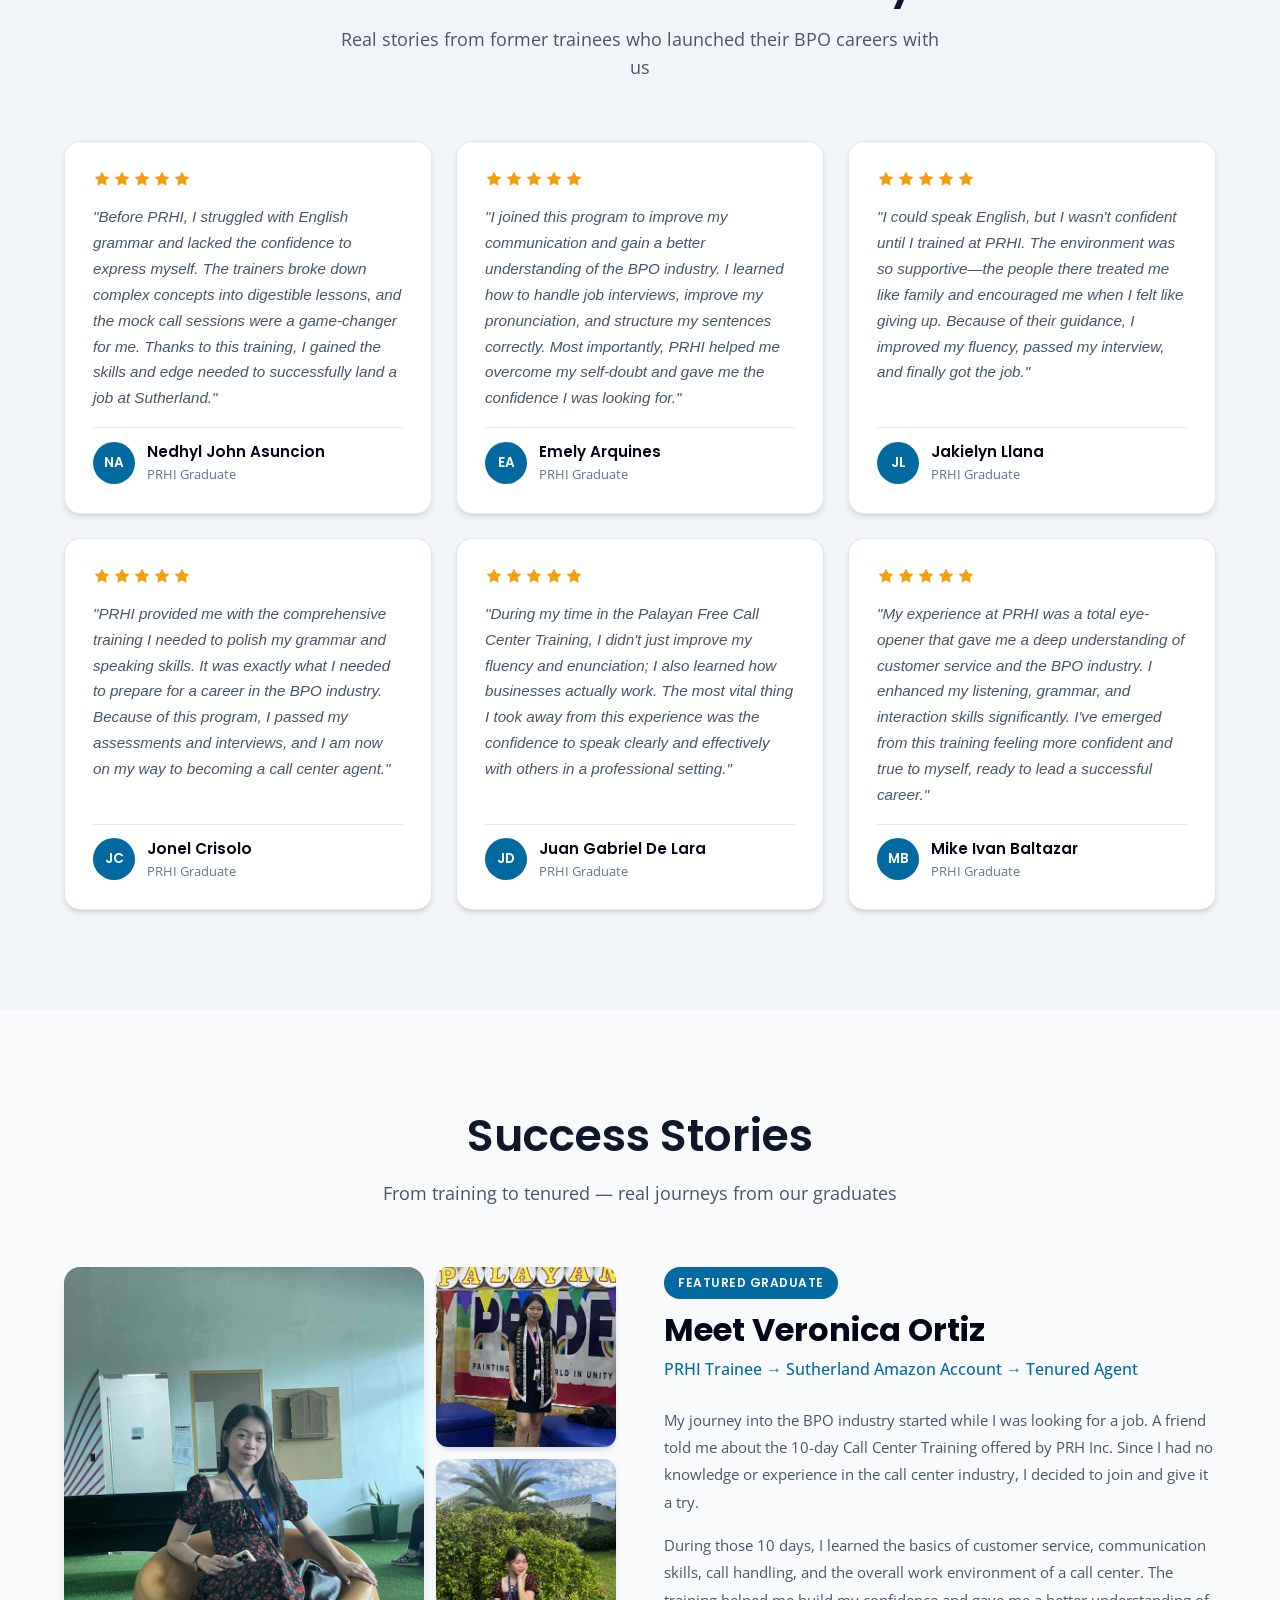
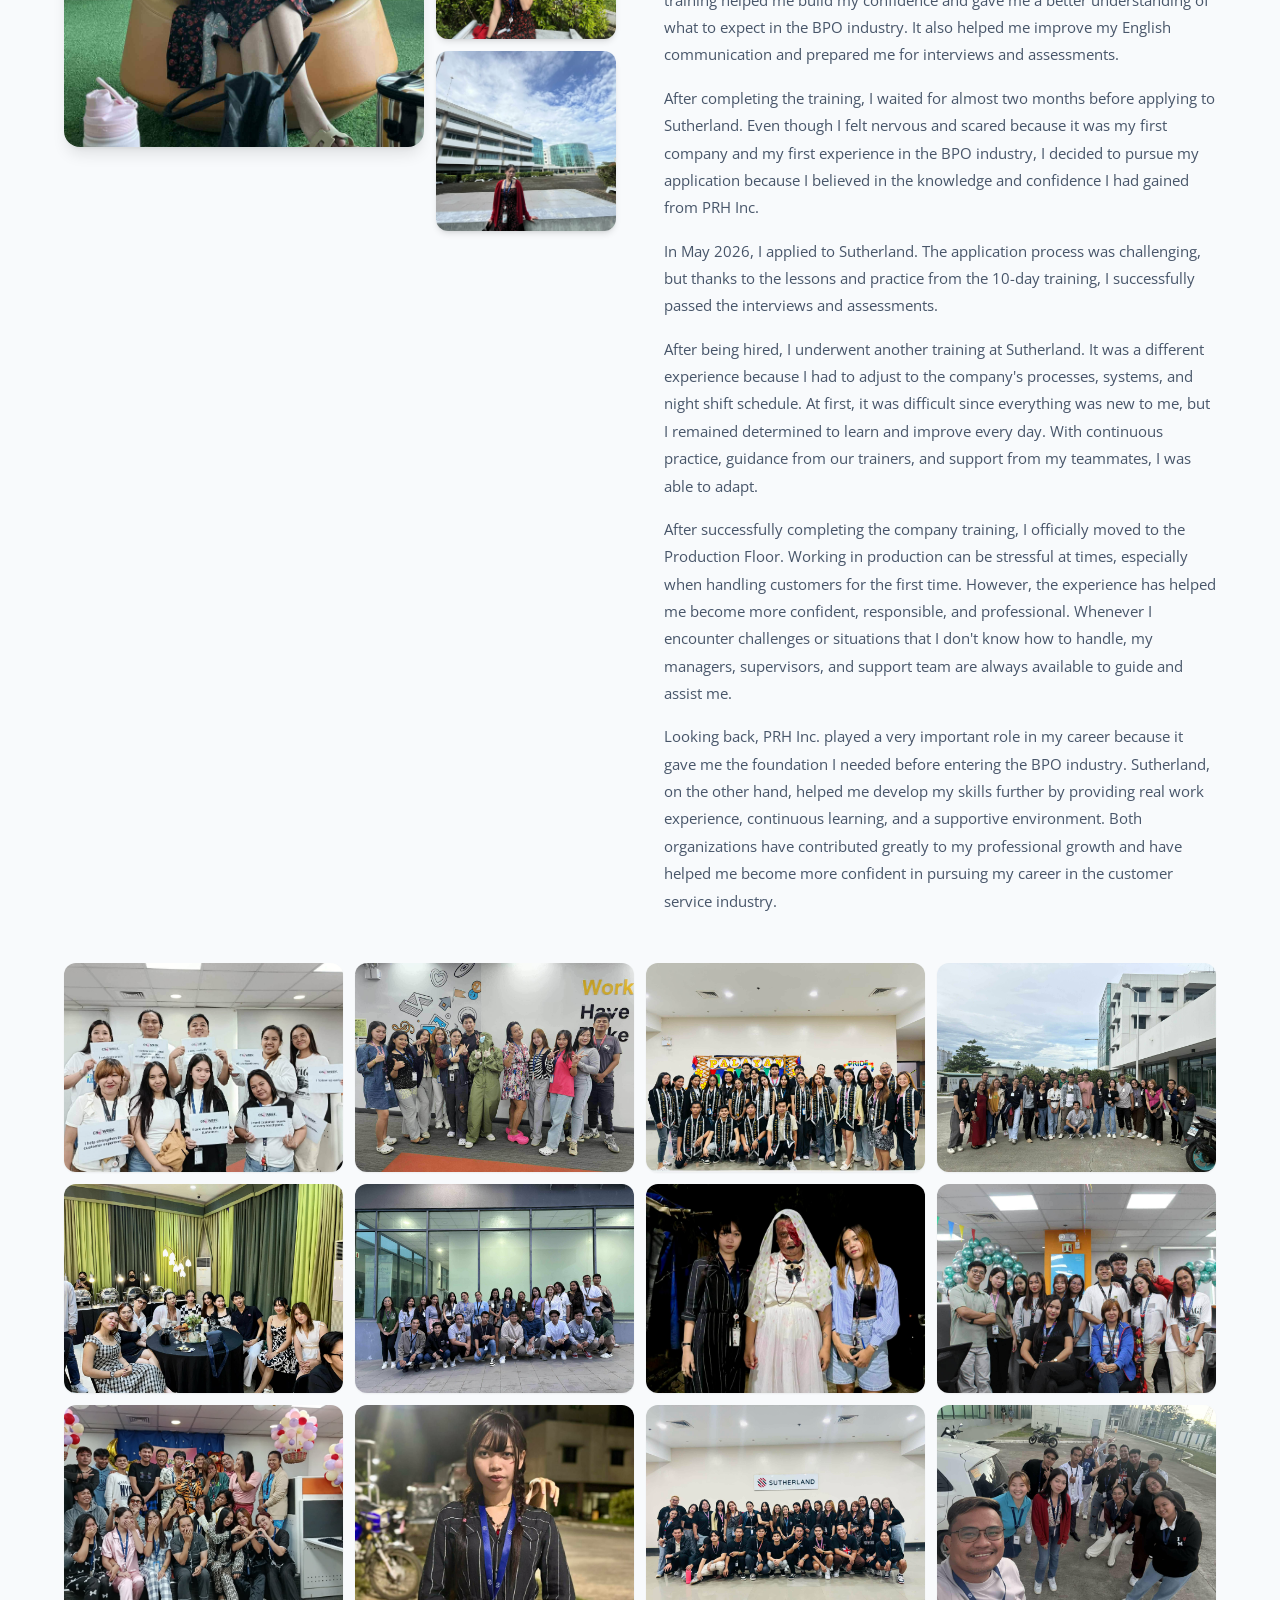
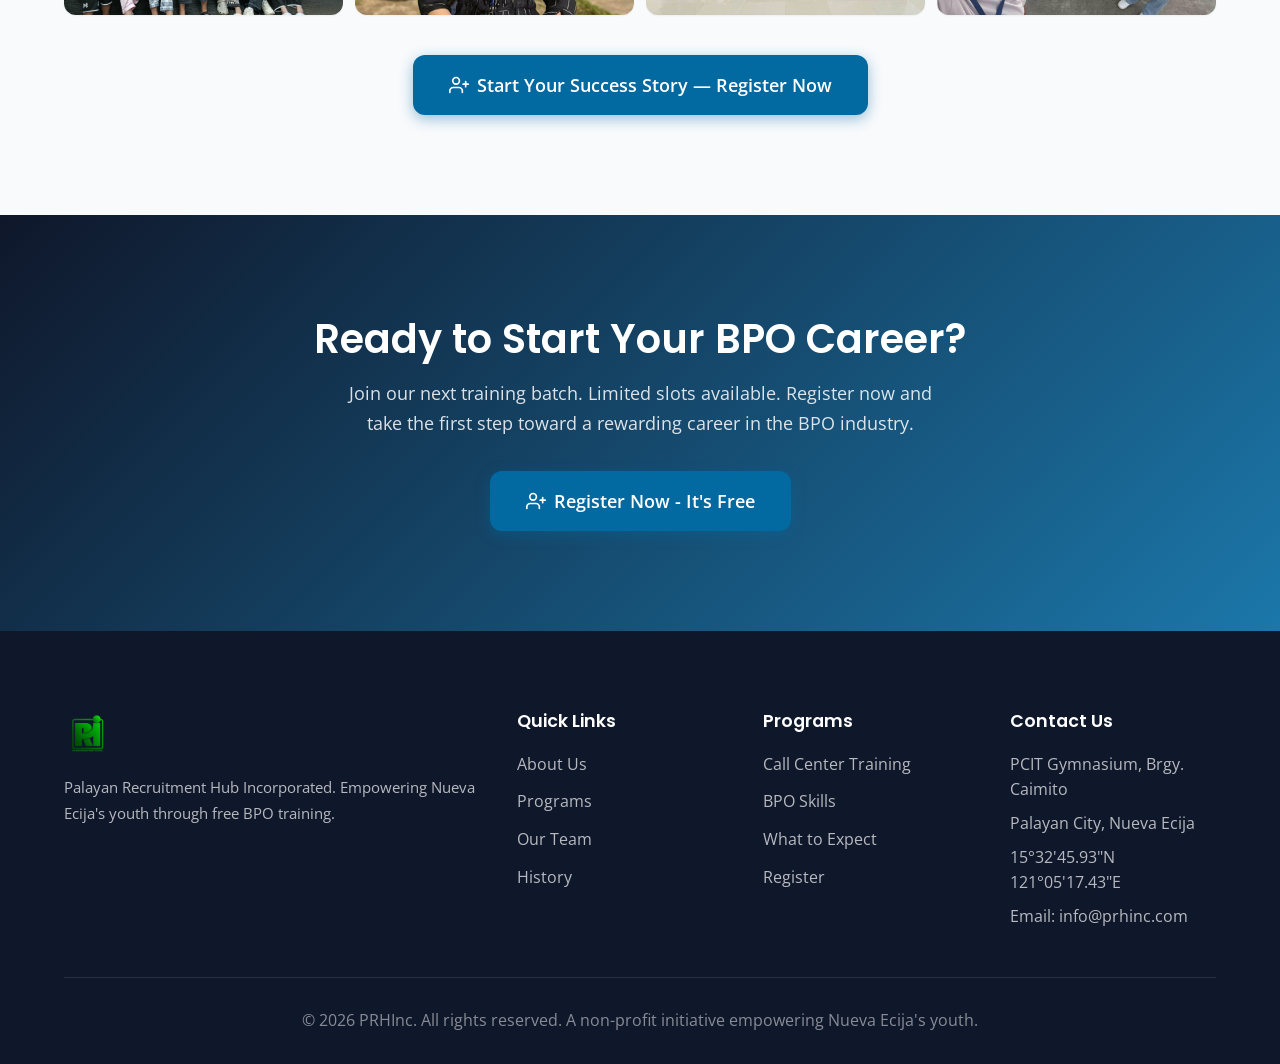
==== commit 842f3db3: "Replace Seafile with Turso database - open source edge SQLite" ====
--- a/index.html
+++ b/index.html
@@ -448,6 +448,7 @@
         <div class="lightbox-counter" id="lightboxCounter"></div>
     </div>
 
+    <script src="js/turso.js"></script>
     <script src="js/ui-components.js"></script>
     <script src="js/main.js"></script>
 </body>
--- a/css/styles.css
+++ b/css/styles.css
@@ -1691,13 +1691,14 @@
     gap: 12px;
     position: sticky;
     top: 100px;
+    align-self: start;
 }
 
 .story-hero-main {
     border-radius: var(--radius-lg);
     overflow: hidden;
     box-shadow: var(--shadow-md);
-    min-height: 400px;
+    aspect-ratio: 3/4;
 }
 
 .story-hero-main img {
@@ -1715,6 +1716,7 @@
 
 .story-hero-side img {
     width: 100%;
+    flex: 1;
     border-radius: var(--radius);
     box-shadow: var(--shadow);
     object-fit: cover;
@@ -1771,11 +1773,12 @@
 
 .story-gallery img {
     width: 100%;
-    height: 200px;
+    aspect-ratio: 4/3;
     object-fit: cover;
     border-radius: var(--radius);
     box-shadow: var(--shadow-sm);
     transition: var(--transition);
+    cursor: pointer;
 }
 
 .story-gallery img:hover {
@@ -1796,11 +1799,12 @@
     .story-hero-images {
         position: static;
         grid-template-columns: 1fr 1fr;
-        max-height: 350px;
+        max-height: 320px;
+        overflow: hidden;
     }
 
     .story-hero-main {
-        min-height: 280px;
+        aspect-ratio: auto;
     }
 
     .story-gallery {
@@ -1809,21 +1813,45 @@
 }
 
 @media (max-width: 640px) {
+    .story-hero {
+        gap: 24px;
+    }
+
     .story-hero-images {
         grid-template-columns: 1fr 1fr;
-        max-height: 280px;
-    }
-
-    .story-hero-main {
-        min-height: 200px;
+        max-height: 240px;
     }
 
     .story-gallery {
-        grid-template-columns: repeat(2, 1fr);
+        display: flex;
+        overflow-x: auto;
+        scroll-snap-type: x mandatory;
+        gap: 10px;
+        margin-bottom: 32px;
+        padding-bottom: 8px;
+        -webkit-overflow-scrolling: touch;
+    }
+
+    .story-gallery::-webkit-scrollbar {
+        height: 4px;
+    }
+
+    .story-gallery::-webkit-scrollbar-track {
+        background: var(--bg-alt);
+        border-radius: 4px;
+    }
+
+    .story-gallery::-webkit-scrollbar-thumb {
+        background: var(--accent);
+        border-radius: 4px;
     }
 
     .story-gallery img {
-        height: 150px;
+        min-width: 200px;
+        height: 160px;
+        aspect-ratio: auto;
+        scroll-snap-align: start;
+        flex-shrink: 0;
     }
 }
 
